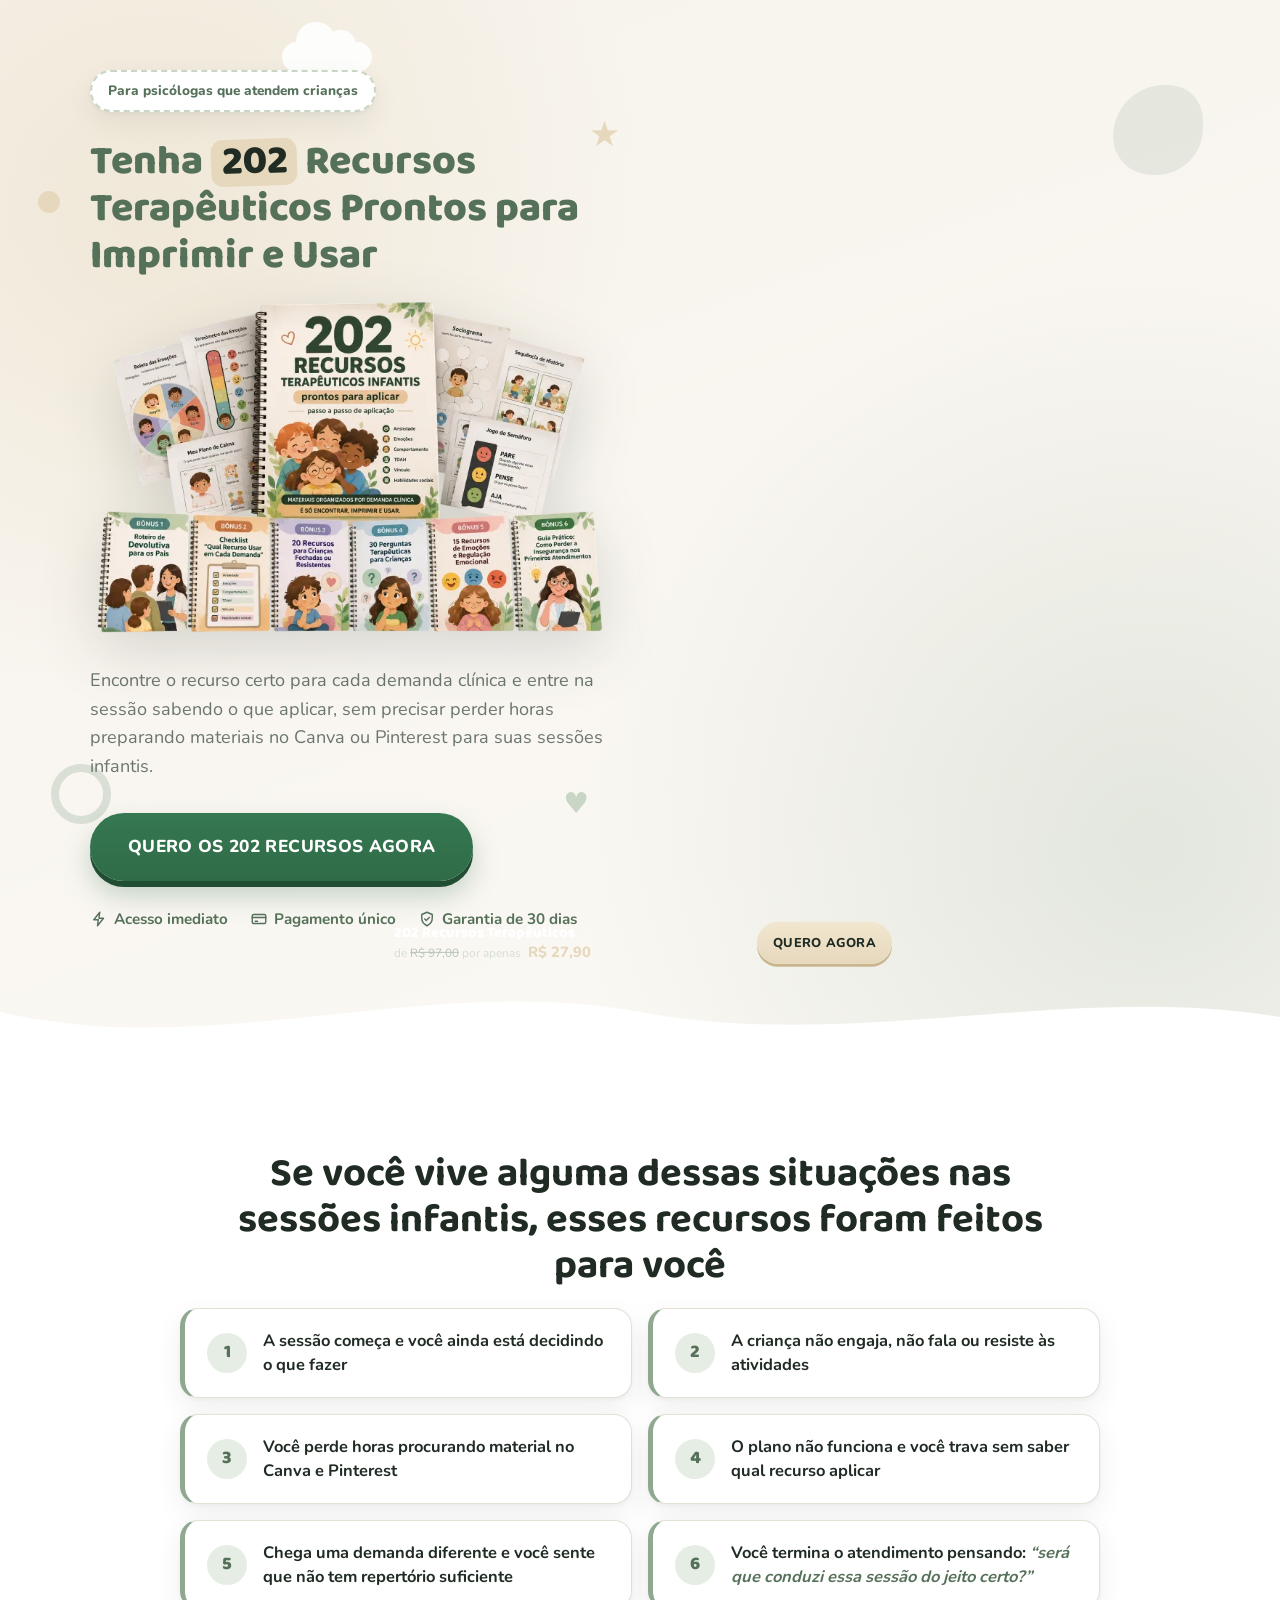
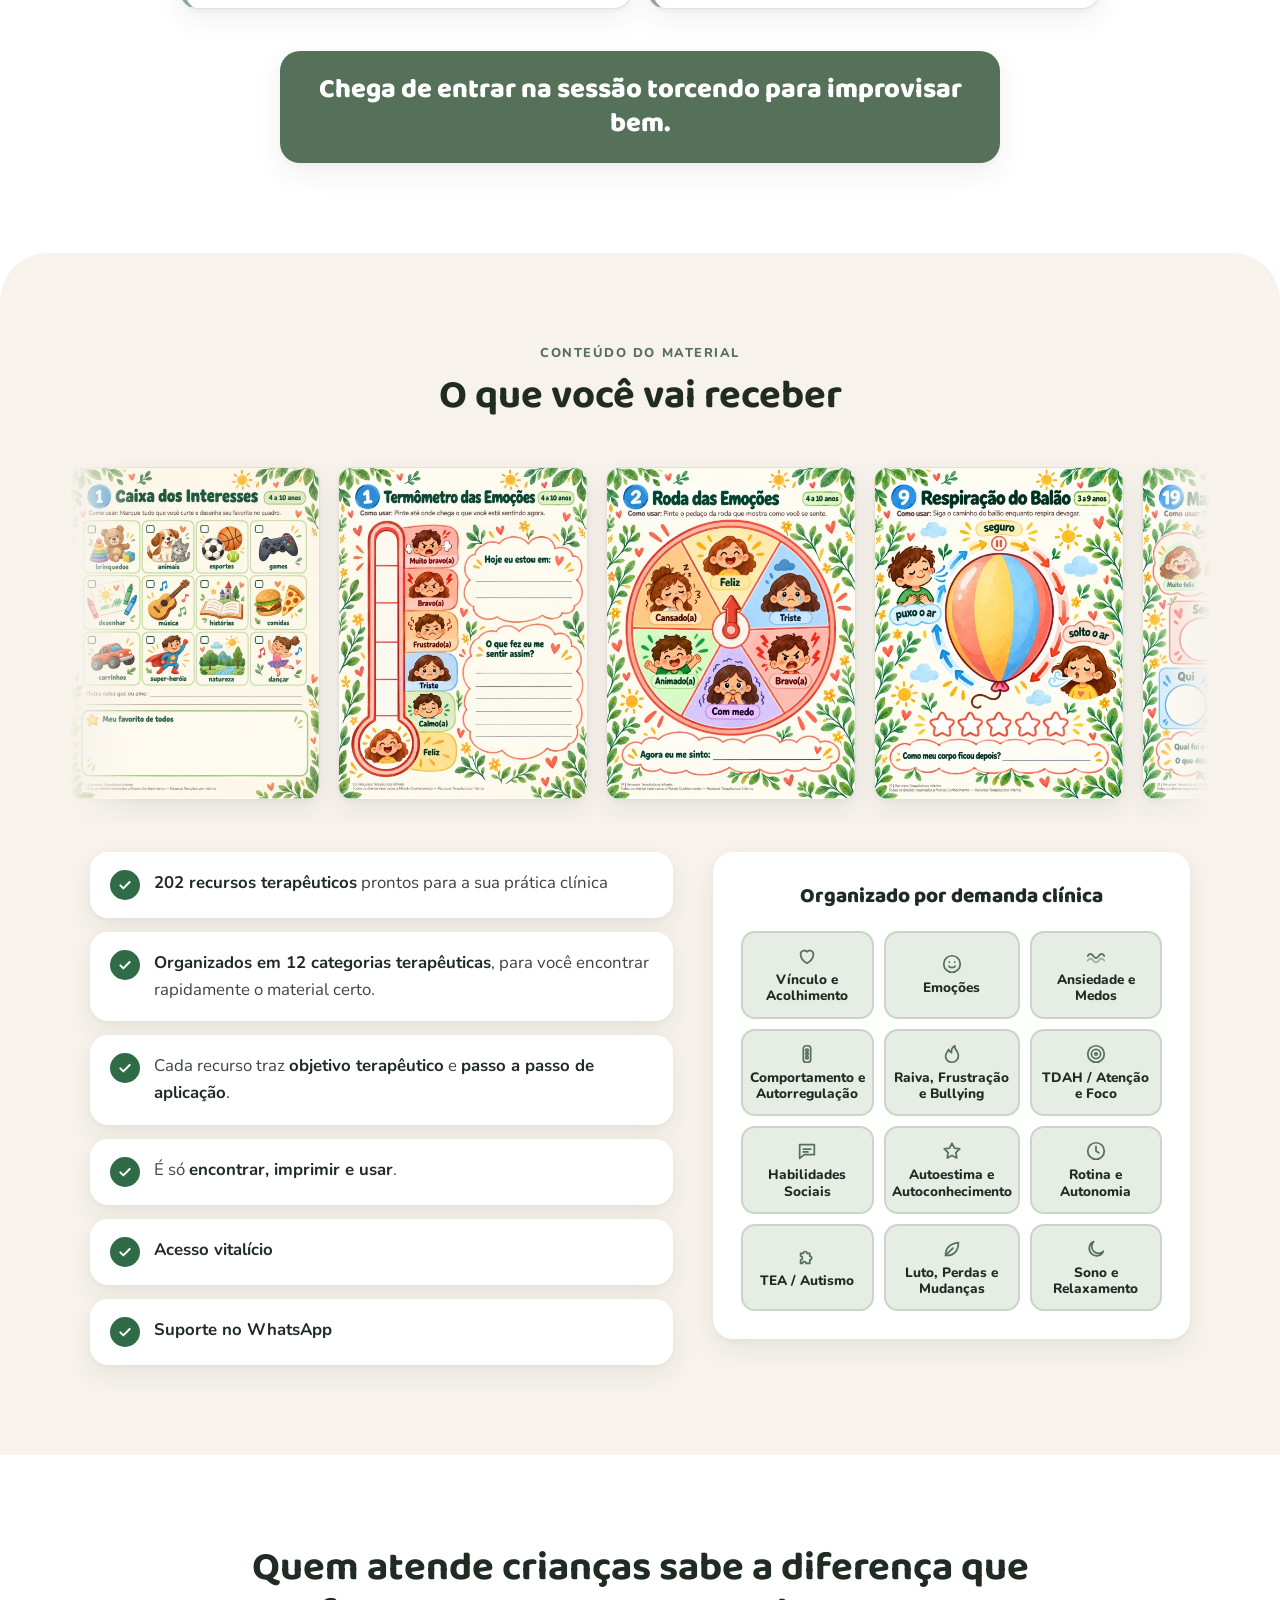
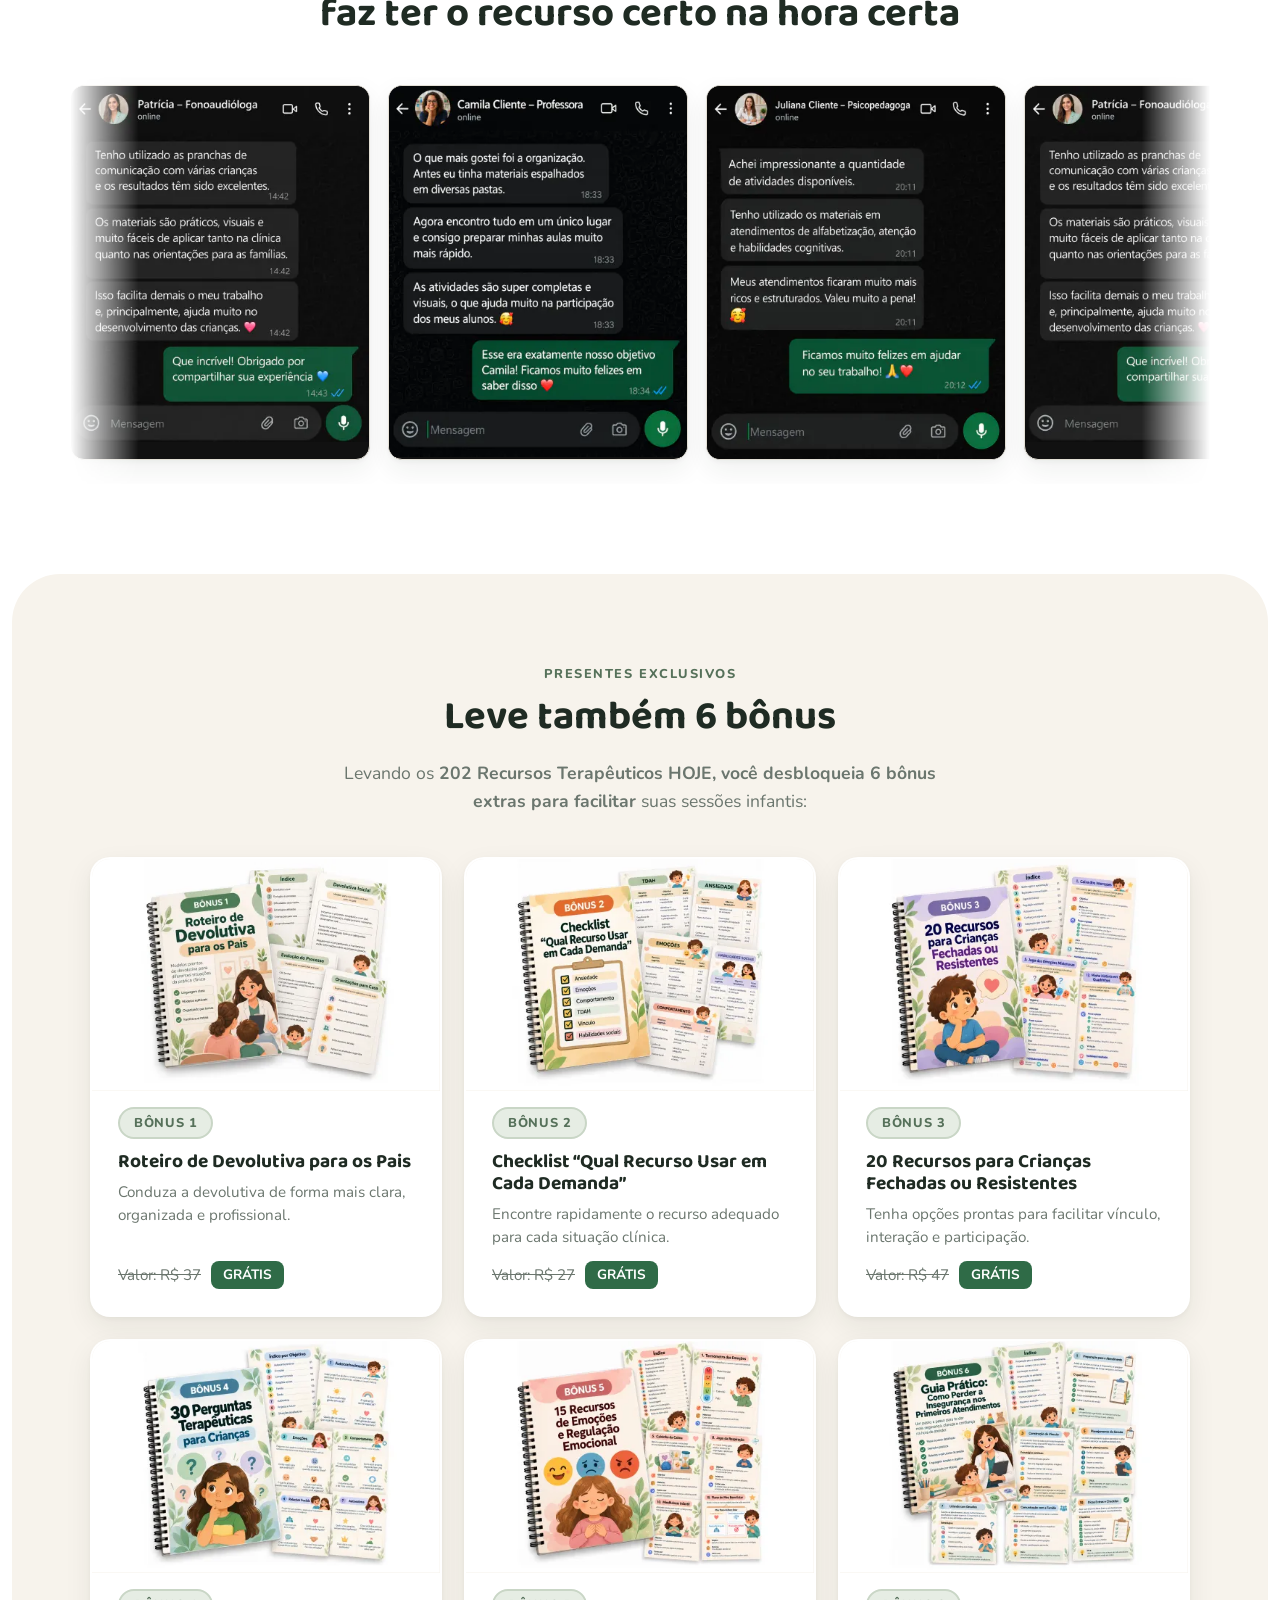
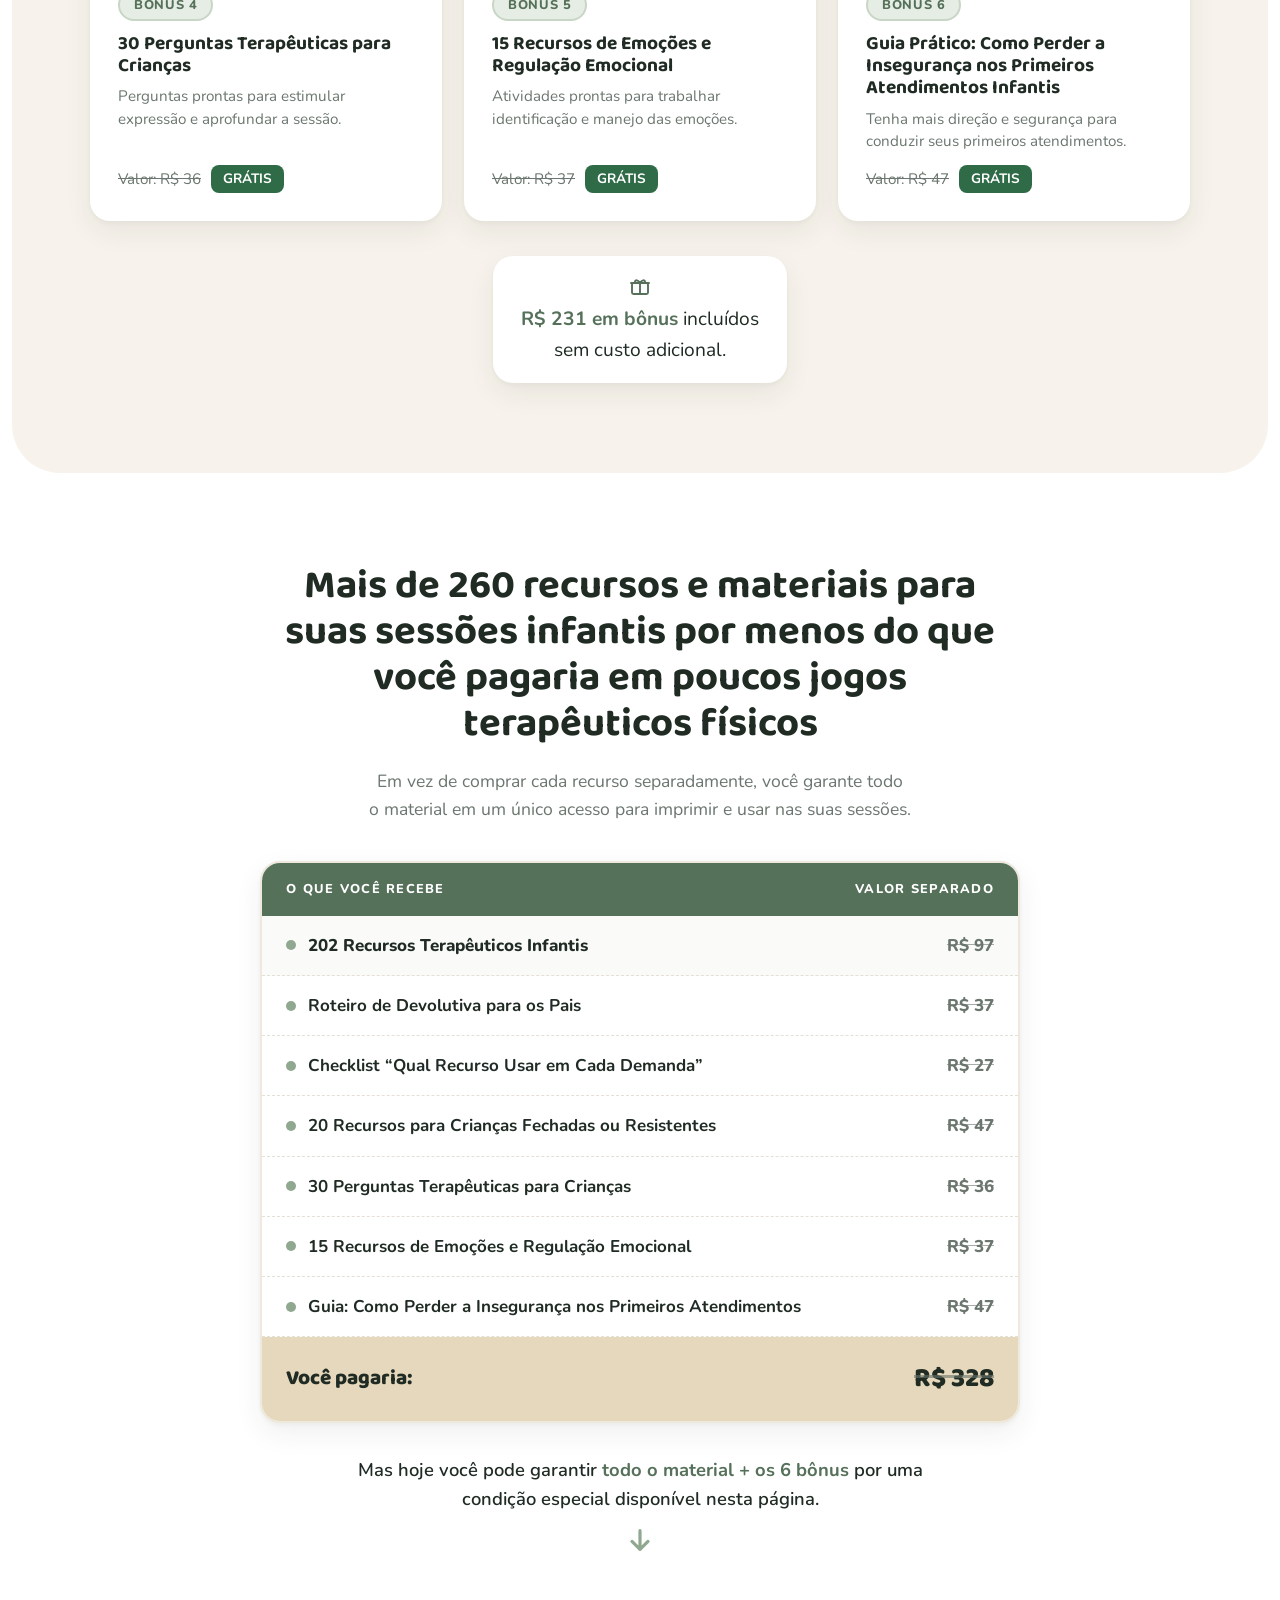
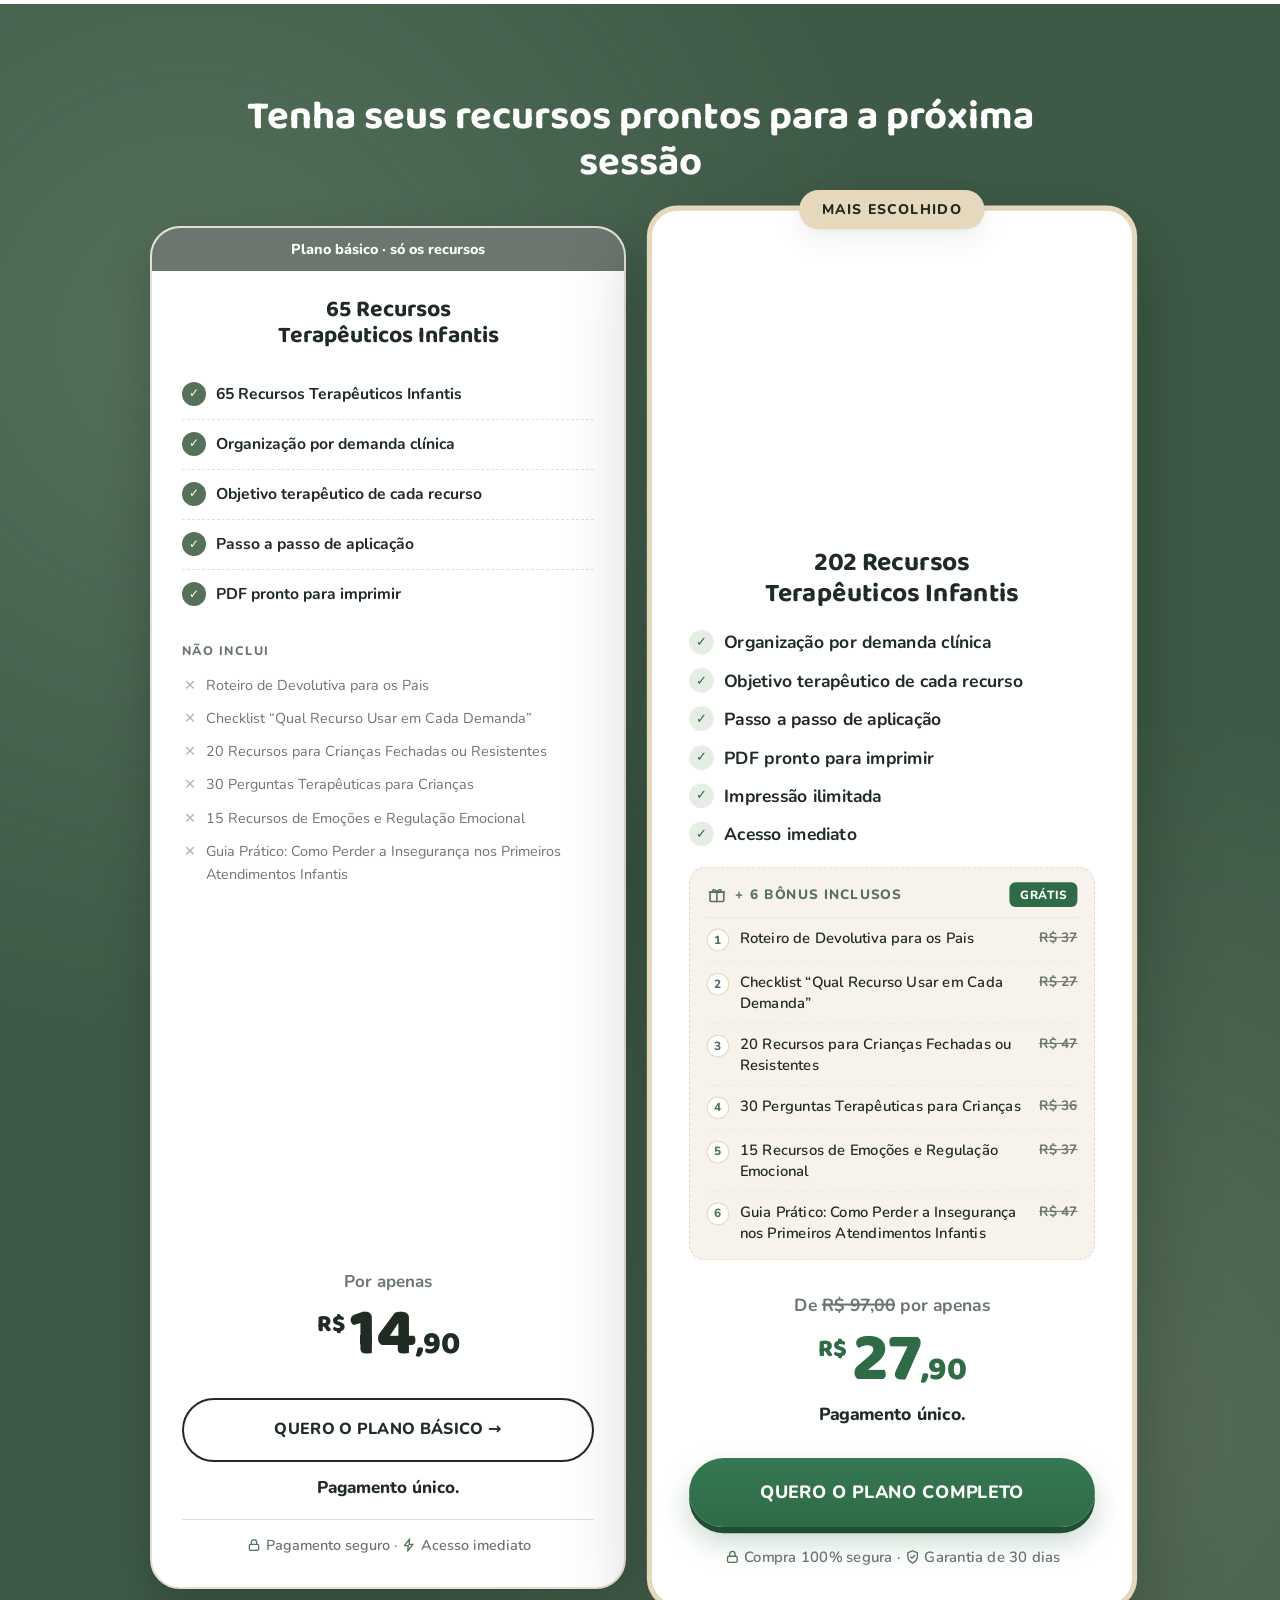
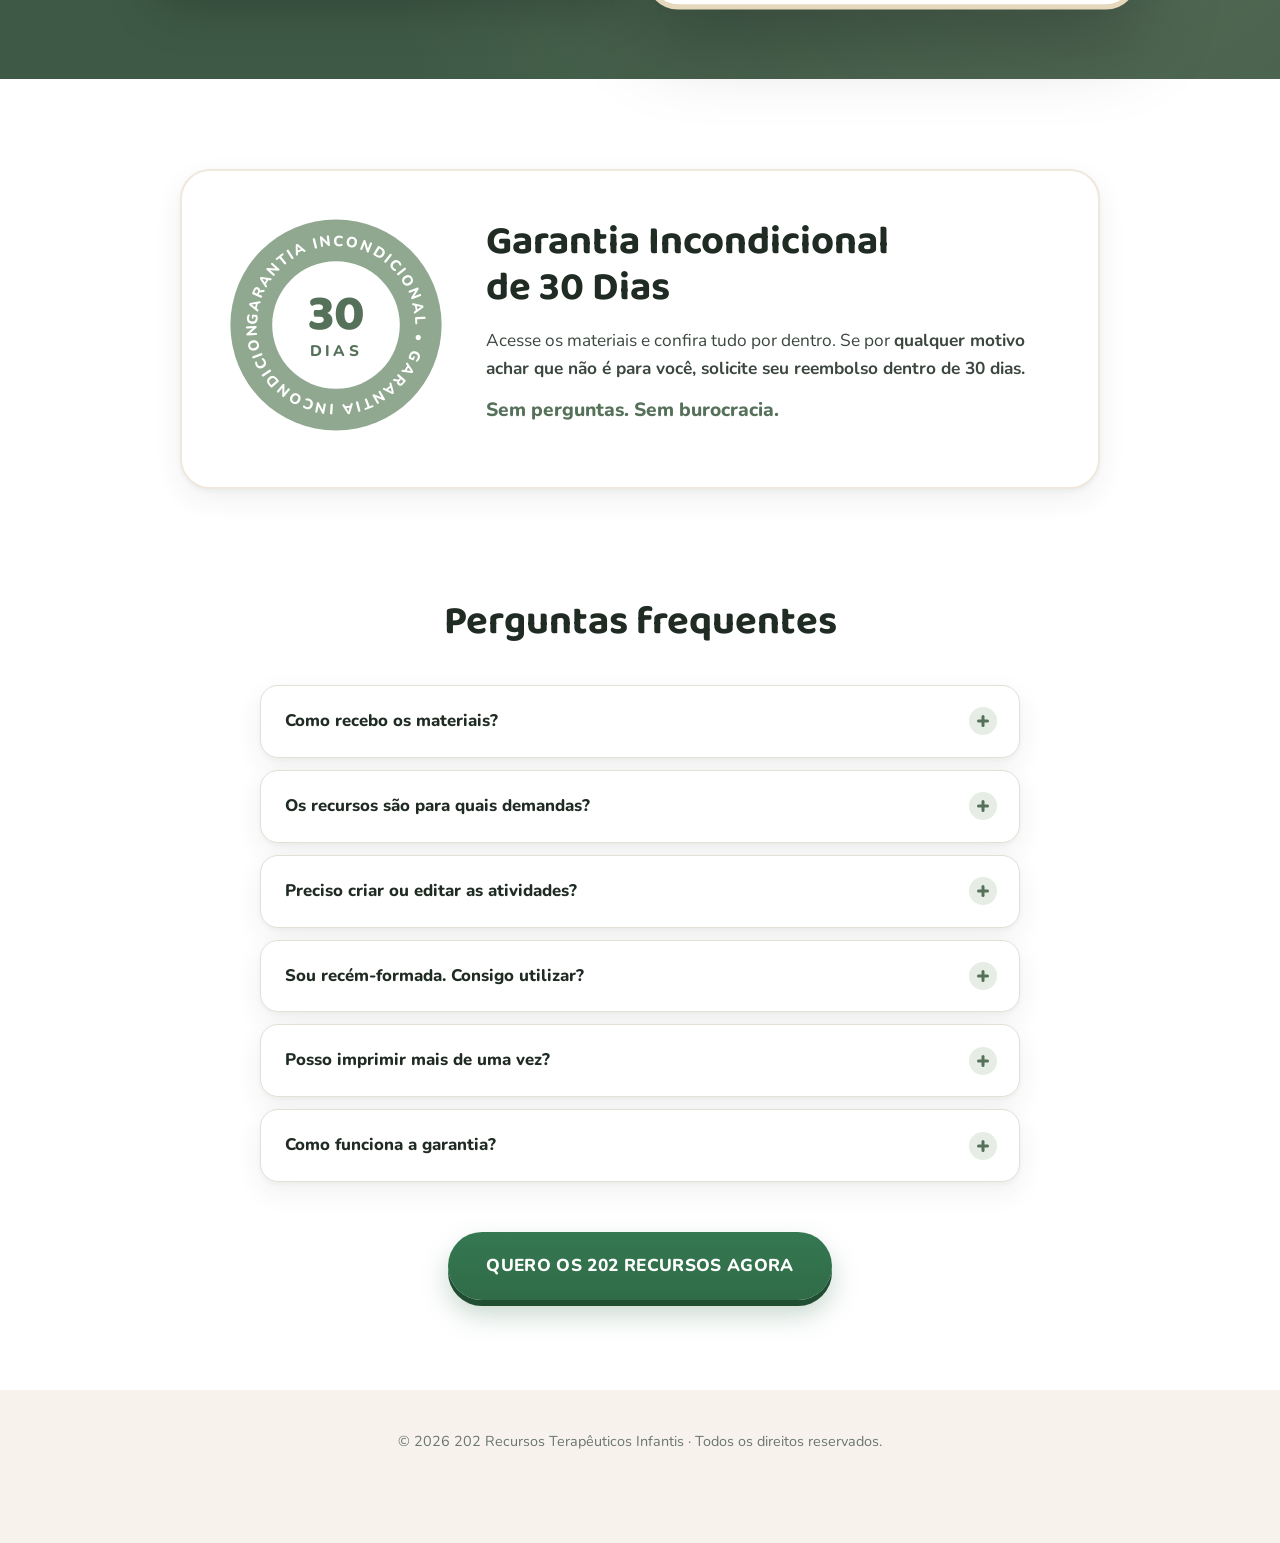
==== index.html @ 9d7b5a42 "barra fixa" ====
<!DOCTYPE html>
<html lang="pt-BR">
<head>
  <meta charset="UTF-8">
  <meta name="viewport" content="width=device-width, initial-scale=1.0">
  <title>202 Recursos Terapêuticos Infantis</title>
  <meta name="description" content="202 recursos terapêuticos prontos para imprimir e usar nas suas sessões infantis. Organizados por demanda clínica, com objetivo terapêutico e passo a passo.">
  <meta name="theme-color" content="#F7F3EC">
  <link rel="preload" as="image" href="assets/hero.webp" imagesrcset="assets/hero-480.webp 480w, assets/hero.webp 712w" imagesizes="(max-width: 980px) min(620px, calc(100vw - 32px)), 540px" fetchpriority="high">
  <link rel="preload" href="assets/fonts/baloo2-latin.woff2" as="font" type="font/woff2" crossorigin>
  <link rel="preload" href="assets/fonts/nunito-latin.woff2" as="font" type="font/woff2" crossorigin>
  <link rel="dns-prefetch" href="https://cdn.utmify.com.br">
  <script>document.documentElement.classList.add('js')</script>
  <style>@font-face{font-family:"Baloo 2";font-style:normal;font-weight:600 800;font-display:swap;src:url(assets/fonts/baloo2-latin.woff2) format("woff2")}@font-face{font-family:"Nunito";font-style:normal;font-weight:400 800;font-display:swap;src:url(assets/fonts/nunito-latin.woff2) format("woff2")}:root{--ink:#1F2B23;--sage-dark:#56715A;--text:#3A463E;--muted:#6B766E;--bg:#FFFFFF;--beige:#F7F3EC;--beige-2:#EFE8DC;--sand:#E6D8BC;--sage:#8FA88F;--sage-soft:#E6EDE4;--sage-mid:#C9D6C6;--forest:#3E5A46;--cta:#2F6B47;--cta-dark:#214D33;--cta-glow:rgba(47, 107, 71,.28);--white:#FFFFFF;--line:#E4E0D6;--radius:20px;--shadow:0 2px 4px rgba(31, 43, 35,.04), 0 10px 28px rgba(31, 43, 35,.07);--shadow-lg:0 4px 8px rgba(31, 43, 35,.05), 0 24px 60px rgba(31, 43, 35,.14)}*{box-sizing:border-box;margin:0;padding:0}img{max-width:100%;height:auto}html{scroll-behavior:smooth}body{font-family:'Nunito',system-ui,sans-serif;color:var(--text);background:var(--bg);line-height:1.6;font-size:17px;overflow-x:hidden}h1,h2,h3{font-family:'Baloo 2', 'Nunito',sans-serif;color:var(--ink);line-height:1.15}h2{font-size:clamp(1.7rem, 3.6vw, 2.5rem);text-align:center;max-width:820px;margin:0 auto 2.5rem}a{color:inherit}.container{width:100%;max-width:1140px;margin:0 auto;padding:0 20px}.container.narrow{max-width:800px}.section{padding:90px 0;position:relative}.eyebrow{display:block;text-align:center;text-transform:uppercase;letter-spacing:.12em;font-weight:800;font-size:.8rem;color:var(--sage-dark);margin-bottom:.6rem}.ico{width:20px;height:20px;flex:none;vertical-align:middle;fill:none;stroke:currentColor;stroke-width:1.9;stroke-linecap:round;stroke-linejoin:round}.btn{display:inline-block;text-decoration:none;text-align:center;font-weight:800;letter-spacing:.02em;border-radius:999px;transition:transform .2s ease,box-shadow .2s ease,background .2s ease,color .2s ease}.btn-cta{background:linear-gradient(180deg,#357852 0%,var(--cta) 100%);color:var(--white);padding:20px 38px;font-size:1.08rem;box-shadow:0 6px 0 var(--cta-dark), 0 14px 28px var(--cta-glow)}.btn-cta:hover{transform:translateY(-2px);box-shadow:0 8px 0 var(--cta-dark), 0 18px 34px var(--cta-glow)}.btn-cta:active{transform:translateY(4px);box-shadow:0 2px 0 var(--cta-dark), 0 8px 18px var(--cta-glow)}.btn-cta:focus-visible{outline:4px solid var(--sage-mid);outline-offset:4px}.btn-block{display:block;width:100%}.btn-sm{padding:12px 22px;font-size:.95rem;box-shadow:0 4px 0 var(--cta-dark)}.hero{position:relative;background:radial-gradient(circle at 12% 20%,rgba(230, 216, 188,.45) 0,transparent 35%),radial-gradient(circle at 90% 80%,rgba(143, 168, 143,.22) 0,transparent 40%),linear-gradient(160deg,var(--beige) 0%,#FBF9F5 100%);padding:70px 0 130px;overflow:hidden}.hero-grid{display:grid;grid-template-columns:1fr 1.05fr;gap:40px;align-items:center;position:relative;z-index:2}.pill{display:inline-block;background:var(--white);color:var(--sage-dark);font-weight:800;font-size:.85rem;padding:8px 16px;border-radius:999px;box-shadow:var(--shadow);margin-bottom:1.2rem;border:2px dashed var(--sage-mid)}.hero h1{font-size:clamp(1.65rem, 3.4vw, 2.55rem);font-weight:700;margin-bottom:1.2rem}.hero h1 .hl{display:block;margin-top:.5rem;font-weight:800;color:var(--sage-dark)}.hero h1 .count{background:var(--sand);padding:0 .25em;border-radius:12px;display:inline-block;transform:rotate(-2deg);color:var(--ink)}.lead{font-size:1.13rem;color:var(--muted);margin-bottom:2rem;max-width:560px}.trust-row{list-style:none;display:flex;flex-wrap:wrap;gap:10px 22px;margin-top:1.6rem;font-weight:700;font-size:.95rem;color:var(--sage-dark)}.trust-row li{display:flex;align-items:center;gap:6px}.trust-row .ico{width:18px;height:18px}.hero-visual{position:relative;margin-bottom:32px}.hero-visual img{width:100%;height:auto;display:block;filter:drop-shadow(0 18px 30px rgba(31, 43, 35,.16));animation:float 6s ease-in-out infinite}@keyframes float{0%, 100%{transform:translateY(0)}50%{transform:translateY(-8px)}}.shapes .shape{position:absolute;z-index:1}.s-star{top:10%;left:46%;font-size:2.2rem;color:var(--sand);animation:spin 14s linear infinite}.s-circle{top:72%;left:4%;width:60px;height:60px;border-radius:50%;border:8px solid var(--sage);opacity:.3}.s-blob{top:8%;right:6%;width:90px;height:90px;background:var(--sage);border-radius:60% 40% 55% 45%;opacity:.18;animation:bob 7s ease-in-out infinite}.s-heart{bottom:22%;left:44%;font-size:1.8rem;color:var(--sage-mid);animation:bob 5s ease-in-out infinite}.s-dot{top:18%;left:3%;width:22px;height:22px;border-radius:50%;background:var(--sand)}.s-cloud{top:4%;left:22%;width:90px;height:30px;background:var(--white);border-radius:30px;opacity:.9}.s-cloud::before,.s-cloud::after{content:"";position:absolute;background:var(--white);border-radius:50%}.s-cloud::before{width:40px;height:40px;top:-20px;left:14px}.s-cloud::after{width:30px;height:30px;top:-12px;left:44px}@keyframes spin{to{transform:rotate(360deg)}}@keyframes bob{0%,100%{transform:translateY(0)}50%{transform:translateY(-14px)}}.wave{position:absolute;bottom:-1px;left:0;width:100%;height:90px;z-index:2}.wave path{fill:var(--bg)}.pains h2,.bonus h2{margin-bottom:1.2rem}.section-sub{text-align:center;color:var(--muted);font-size:1.1rem;max-width:640px;margin:0 auto 2.6rem}.pain-grid{list-style:none;display:grid;grid-template-columns:repeat(2, 1fr);gap:16px;max-width:920px;margin:0 auto}.pain-card{display:flex;align-items:center;gap:16px;background:var(--white);border-radius:18px;padding:20px 22px;box-shadow:var(--shadow);border:1px solid var(--line);border-left:5px solid var(--sage);transition:transform .25s ease}.pain-card:hover{transform:translateY(-4px)}.pain-num{flex:none;width:40px;height:40px;border-radius:50%;background:var(--sage-soft);color:var(--sage-dark);display:grid;place-items:center;font-family:'Baloo 2',sans-serif;font-weight:800;font-size:1.15rem}.pain-card p{font-weight:700;color:var(--ink);font-size:1.03rem;line-height:1.45}.pain-card em{font-style:italic;color:var(--sage-dark)}.pain-close{text-align:center;font-family:'Baloo 2',sans-serif;font-weight:800;font-size:clamp(1.3rem, 2.6vw, 1.7rem);color:var(--white);line-height:1.25;background:var(--sage-dark);max-width:720px;margin:2.6rem auto 0;padding:22px 28px;border-radius:var(--radius);box-shadow:var(--shadow)}.receive{background:var(--beige);border-radius:48px 48px 0 0}.receive-wrap{display:grid;grid-template-columns:1.1fr .9fr;gap:40px;align-items:start}.check-list{list-style:none;display:flex;flex-direction:column;gap:14px}.check-list li{display:flex;gap:14px;align-items:flex-start;background:var(--white);padding:18px 20px;border-radius:18px;box-shadow:var(--shadow);font-size:1.05rem}.check-list strong{color:var(--ink)}.chk{flex:none;width:30px;height:30px;border-radius:50%;background:var(--cta);color:var(--white);display:grid;place-items:center}.chk .ico{width:16px;height:16px;stroke-width:3}.categories{background:var(--white);border-radius:var(--radius);padding:28px;box-shadow:var(--shadow)}.cat-title{font-family:'Baloo 2',sans-serif;font-weight:800;color:var(--ink);font-size:1.3rem;margin-bottom:18px;text-align:center}.cat-grid{display:grid;grid-template-columns:repeat(3, 1fr);gap:10px}.cat{background:var(--sage-soft);border:2px solid var(--sage-mid);border-radius:16px;padding:12px 6px;line-height:1.2;text-align:center;font-weight:800;color:var(--ink);display:flex;flex-direction:column;align-items:center;justify-content:center;hyphens:auto;gap:5px;font-size:.85rem;border-radius:14px;transition:transform .2s ease,border-color .2s ease}.cat:hover{transform:rotate(-2deg) scale(1.03);border-color:var(--sage)}.cat .ico{width:22px;height:22px;color:var(--sage-dark)}.marquee{overflow:hidden;margin:0 -20px;padding:8px 0 24px;-webkit-mask-image:linear-gradient(90deg,transparent 0,#000 6%,#000 94%,transparent 100%);mask-image:linear-gradient(90deg,transparent 0,#000 6%,#000 94%,transparent 100%)}.marquee-pages{margin-bottom:28px}.marquee-track{display:flex;width:max-content;animation:marquee var(--marquee-dur, 40s) linear infinite}.marquee:hover .marquee-track,.marquee.paused .marquee-track{animation-play-state:paused}@keyframes marquee{to{transform:translateX(-50%)}}.page,.print{flex:none;margin-right:18px;border-radius:14px;overflow:hidden;box-shadow:var(--shadow);border:1px solid var(--line)}.page{width:250px;background:var(--white)}.print{width:300px;background:#111}.page img,.print img{width:100%;height:auto;display:block}.bonus{background:var(--beige);border-radius:48px;margin:0 12px}.bonus-grid{display:grid;grid-template-columns:repeat(3, 1fr);gap:22px}.bonus-card{background:var(--white);border-radius:var(--radius);padding:26px;box-shadow:var(--shadow);display:flex;flex-direction:column;gap:12px;border:2px dashed transparent;transition:border-color .2s ease,transform .2s ease}.bonus-card:hover{border-color:var(--sage-mid);transform:translateY(-4px)}.bonus-img{width:calc(100% + 52px);max-width:none;height:auto;display:block;margin:-26px -26px 4px;background:var(--beige);border-radius:calc(var(--radius) - 2px) calc(var(--radius) - 2px) 0 0}.bonus-num{align-self:flex-start;background:var(--sage-soft);color:var(--sage-dark);border:2px solid var(--sage-mid);font-weight:800;font-size:.8rem;padding:4px 14px;border-radius:999px;text-transform:uppercase;letter-spacing:.05em}.bonus-card h3{font-size:1.2rem}.bonus-desc{flex:1;color:var(--muted);font-size:.95rem;line-height:1.5;margin-top:-4px}.price-line{display:flex;align-items:center;gap:10px;font-size:.95rem;color:var(--muted)}.price-line b{background:var(--cta);color:var(--white);padding:3px 12px;border-radius:8px;font-size:.85rem}.bonus-total{display:flex;flex-direction:column;align-items:center;justify-content:center;gap:6px;width:fit-content;margin:2.2rem auto 0;font-size:1.2rem;color:var(--ink);text-align:center;background:var(--white);padding:18px 28px;border-radius:20px;box-shadow:var(--shadow)}.bonus-total .ico{width:24px;height:24px;color:var(--sage-dark)}.bonus-total strong{color:var(--sage-dark)}.value{padding-bottom:0}.value h2{margin-bottom:1.2rem}.value-sub{text-align:center;color:var(--muted);font-size:1.1rem;max-width:640px;margin:0 auto 2.4rem}.value-table{scroll-margin-top:24px;background:var(--white);border-radius:var(--radius);box-shadow:var(--shadow);overflow:hidden;border:2px solid var(--beige-2)}.vt-row{display:flex;justify-content:space-between;align-items:center;gap:16px;padding:16px 24px;border-bottom:1px dashed var(--line)}.vt-row span:first-child{display:flex;align-items:center;gap:12px;font-weight:700;color:var(--ink)}.vt-head{background:var(--sage-dark);border-bottom:none;font-size:.8rem;text-transform:uppercase;letter-spacing:.1em}.vt-head span,.vt-head span:first-child{color:var(--white);font-weight:800}.vt-main{background:#FAFBF8}.vt-main span:first-child{font-weight:800}.vt-dot{flex:none;width:10px;height:10px;border-radius:50%;background:var(--sage)}.vt-price{flex:none;font-weight:800;color:var(--muted);text-decoration:line-through;text-decoration-color:rgba(107, 118, 110,.6)}.vt-total{background:var(--sand);border-bottom:none;padding:20px 24px}.vt-total span:first-child{font-family:'Baloo 2',sans-serif;font-size:1.3rem;font-weight:800}.vt-total .vt-price{font-family:'Baloo 2',sans-serif;font-size:1.7rem;color:var(--ink);text-decoration-thickness:3px}.value-close{text-align:center;font-size:1.15rem;color:var(--ink);max-width:620px;margin:2rem auto 0;font-weight:600}.value-close strong{color:var(--sage-dark)}.value-arrow{display:block;width:32px;height:32px;margin:10px auto 0;color:var(--sage);stroke-width:2.4;animation:bob 2s ease-in-out infinite}.offer{background:radial-gradient(circle at 15% 20%,rgba(143, 168, 143,.28) 0,transparent 40%),radial-gradient(circle at 85% 85%,rgba(230, 216, 188,.14) 0,transparent 40%),var(--forest);margin-top:48px}.offer h2{color:var(--white)}.offer-card{position:relative;max-width:500px;margin:0 auto;background:var(--white);border-radius:30px;padding:46px 36px 34px;box-shadow:0 30px 80px rgba(0,0,0,.25);border:5px solid var(--sand);text-align:center}.offer-ribbon{position:absolute;top:-20px;left:50%;transform:translateX(-50%);background:var(--sand);color:var(--ink);font-weight:800;padding:8px 22px;border-radius:999px;font-size:.85rem;text-transform:uppercase;letter-spacing:.08em;box-shadow:var(--shadow);white-space:nowrap}.offer-card h3{font-size:1.6rem;margin-bottom:20px}.offer-list{list-style:none;text-align:left;display:flex;flex-direction:column;gap:10px;margin-bottom:26px}.offer-list li{padding-left:34px;position:relative;font-weight:700;color:var(--ink)}.offer-list li::before{content:"✓";position:absolute;left:0;top:1px;width:24px;height:24px;border-radius:50%;background:var(--sage-soft);color:var(--cta);display:grid;place-items:center;font-size:.8rem;font-weight:800}.gift-box{text-align:left;background:var(--beige);border:1.5px dashed var(--sand);border-radius:16px;padding:14px 16px 6px;margin:-8px 0 22px}.gift-head{display:flex;align-items:center;justify-content:space-between;gap:10px;padding-bottom:10px;border-bottom:1px solid var(--beige-2)}.gift-head-title{display:flex;align-items:center;gap:8px;font-weight:800;font-size:.82rem;letter-spacing:.08em;text-transform:uppercase;color:var(--sage-dark)}.gift-head-title .ico{width:20px;height:20px}.gift-free{background:var(--cta);color:var(--white);font-weight:800;font-size:.72rem;letter-spacing:.06em;padding:3px 10px;border-radius:6px}.gift-list{list-style:none}.gift-list li{display:grid;grid-template-columns:22px 1fr auto;align-items:start;gap:10px;padding:10px 0;font-size:.9rem;line-height:1.35;color:var(--ink);font-weight:600}.gift-list li + li{border-top:1px dashed var(--beige-2)}.gift-n{width:22px;height:22px;border-radius:50%;background:var(--white);border:1.5px solid var(--sand);color:var(--sage-dark);display:grid;place-items:center;font-size:.72rem;font-weight:800}.gift-list s{color:var(--muted);font-size:.82rem;font-weight:700;white-space:nowrap;padding-top:1px}.price{padding:8px 0 4px;margin-bottom:24px}.price .from{color:var(--muted);font-weight:700}.price .from s{color:var(--muted);text-decoration-thickness:2px}.price .now{font-family:'Baloo 2',sans-serif;font-weight:800;color:var(--cta);font-size:4.2rem;line-height:1;margin:6px 0}.price .now small{font-size:1.5rem;vertical-align:top;margin-right:4px;position:relative;top:12px}.price .now span{font-size:2rem}.price .once{font-weight:800;color:var(--ink)}.secure{margin-top:18px;font-size:.9rem;color:var(--muted);font-weight:600}.secure .ico{width:16px;height:16px;color:var(--sage-dark);margin-top:-3px}.plans{display:grid;grid-template-columns:1fr 1fr;gap:28px;max-width:980px;margin:0 auto;align-items:stretch}.plans .offer-card{max-width:none;margin:0;display:flex;flex-direction:column}.plan-full,.js .plan-full.reveal.visible{transform:scale(1.03);z-index:1}.plan-full .btn-block{margin-top:auto}.plan-full .btn-cta{position:relative;animation:pulse-soft 2.2s ease-in-out infinite}.plan-full .btn-cta::after{content:"";position:absolute;inset:0;border-radius:inherit;pointer-events:none;box-shadow:0 0 0 0 rgba(47, 107, 71,.45);animation:pulse-ring 2.2s ease-out infinite}.plan-full .btn-cta:hover{animation-play-state:paused}@keyframes pulse-soft{0%, 100%{scale:1}50%{scale:1.035}}@keyframes pulse-ring{0%{box-shadow:0 0 0 0 rgba(47, 107, 71,.45)}70%, 100%{box-shadow:0 0 0 14px rgba(47, 107, 71, 0)}}.plan-basic{border:2px solid var(--line);box-shadow:0 20px 50px rgba(0,0,0,.2);padding:0 30px 30px;overflow:hidden;text-align:left}.basic-head{margin:0 -30px 26px;background:var(--muted);color:var(--white);text-align:center;font-weight:800;font-size:.9rem;padding:10px 16px}.plan-basic h3{font-size:1.45rem;text-align:center}.basic-list,.not-list{list-style:none}.basic-list li{padding:12px 0 12px 34px;position:relative;font-weight:700;color:var(--ink);border-bottom:1px dashed var(--line);font-size:.98rem}.basic-list li:last-child{border-bottom:none}.basic-list li::before{content:"✓";position:absolute;left:0;top:12px;width:24px;height:24px;border-radius:50%;background:var(--sage-dark);color:var(--white);display:grid;place-items:center;font-size:.75rem;font-weight:800}.not-title{margin-top:22px;margin-bottom:8px;font-size:.78rem;font-weight:800;letter-spacing:.12em;text-transform:uppercase;color:var(--muted)}.not-list li{padding:5px 0 5px 24px;position:relative;font-size:.9rem;color:var(--muted)}.not-list li::before{content:"✕";position:absolute;left:2px;top:5px;color:#B0B7AE;font-weight:800}.price-basic{background:none;padding:20px 0 10px;margin:auto 0 14px;text-align:center}.price-basic .now{color:var(--ink)}.btn-outline{background:var(--white);color:var(--ink);border:2px solid var(--ink);padding:17px 24px;font-size:1rem}.btn-outline:hover{background:var(--ink);color:var(--white);transform:translateY(-2px)}.btn-outline:focus-visible{outline:4px solid var(--sage-mid);outline-offset:4px}.once-basic{text-align:center;font-weight:800;color:var(--ink);margin-top:12px}.plan-basic .secure{text-align:center;border-top:1px solid var(--line);padding-top:14px}.guarantee-wrap{display:grid;grid-template-columns:220px 1fr;gap:40px;align-items:center;background:var(--white);border-radius:30px;padding:44px;box-shadow:var(--shadow);max-width:920px;border:2px solid var(--beige-2)}.guarantee h2{text-align:left;margin:0 0 1rem}.guarantee p{font-size:1.08rem;margin-bottom:.8rem}.strong-line{font-weight:800;color:var(--sage-dark);font-size:1.2rem !important}.seal svg{width:100%;height:auto;animation:spin 40s linear infinite}.seal-outer{fill:var(--sage)}.seal-inner{fill:var(--white)}.seal-ring{font-family:'Nunito',sans-serif;font-weight:800;font-size:13.5px;fill:var(--white);letter-spacing:2px}.seal-num{font-family:'Baloo 2',sans-serif;font-weight:800;font-size:46px;fill:var(--sage-dark)}.seal-days{font-family:'Nunito',sans-serif;font-weight:800;font-size:14px;fill:var(--sage-dark);letter-spacing:3px}.faq{padding-top:20px}.faq-list{display:flex;flex-direction:column;gap:12px}.faq-item{background:var(--white);border-radius:18px;box-shadow:var(--shadow);border:1px solid var(--line);overflow:hidden}.faq-q{width:100%;text-align:left;background:none;border:none;cursor:pointer;padding:22px 60px 22px 24px;font:inherit;font-weight:800;color:var(--ink);font-size:1.05rem;position:relative}.faq-q:focus-visible{outline:3px solid var(--sage);outline-offset:-3px;border-radius:18px}.plus{position:absolute;right:22px;top:50%;width:28px;height:28px;margin-top:-14px;border-radius:50%;background:var(--sage-soft);transition:background .2s ease}.plus::before,.plus::after{content:"";position:absolute;left:50%;top:50%;width:12px;height:3px;background:var(--sage-dark);border-radius:2px;transform:translate(-50%, -50%);transition:transform .25s ease,background .2s ease}.plus::after{transform:translate(-50%, -50%) rotate(90deg)}.faq-item.open .plus{background:var(--sage)}.faq-item.open .plus::before,.faq-item.open .plus::after{background:var(--white)}.faq-item.open .plus::after{transform:translate(-50%, -50%) rotate(0deg)}.faq-a{max-height:0;overflow:hidden;transition:max-height .3s ease}.faq-a p{padding:0 24px 22px;color:var(--muted)}.final-cta{text-align:center;margin-top:50px}.footer{text-align:center;padding:40px 0;color:var(--muted);font-size:.9rem;background:var(--beige)}.js .reveal{opacity:0;transform:translateY(28px);transition:opacity .7s ease,transform .7s ease}.js .reveal.visible{opacity:1;transform:none}@media (max-width:980px){.hero-grid{grid-template-columns:1fr;text-align:center}.lead{margin-left:auto;margin-right:auto}.trust-row{justify-content:center}.hero-visual{max-width:620px;margin:0 auto 28px;width:100%}.receive-wrap{grid-template-columns:1fr}.bonus-grid{grid-template-columns:1fr 1fr}.plans{grid-template-columns:1fr;max-width:500px;gap:40px}.plan-full,.js .plan-full.reveal.visible{order:-1;transform:none}}@media (max-width:640px){body{font-size:16px}.section{padding:64px 0}.container{padding:0 16px}.hero{padding:44px 0 110px}.btn-cta{padding:18px 22px;font-size:1rem;width:100%}.btn-sm{width:auto}.pain-grid,.bonus-grid{grid-template-columns:1fr}.marquee{margin-left:-16px;margin-right:-16px}.page,.print{margin-right:12px}.page{width:200px}.print{width:250px}.pain-card{padding:16px 18px}.categories{padding:20px 14px}.cat-grid{gap:8px}.cat{font-size:.7rem;padding:10px 3px}.cat .ico{width:20px;height:20px}.pain-close{padding:18px 20px}.receive,.bonus{border-radius:30px}.bonus{margin:0 8px}.value{padding-bottom:0}.offer{margin-top:28px}.offer-card{padding:42px 20px 28px}.plan-basic{padding:0 20px 26px}.basic-head{margin:0 -20px 22px}.vt-row{padding:14px 16px;font-size:.95rem}.vt-head{font-size:.68rem;letter-spacing:.05em}.vt-head span{white-space:nowrap}.vt-total{padding:18px 16px}.vt-total .vt-price{font-size:1.45rem}.price .now{font-size:3.6rem}.guarantee-wrap{grid-template-columns:1fr;text-align:center;padding:30px 20px}.guarantee h2{text-align:center}.seal{max-width:170px;margin:0 auto}.bonus-total{font-size:1.05rem;padding:12px 20px;border-radius:20px}}@media (prefers-reduced-motion:reduce){*,*::before,*::after{animation:none !important;transition:none !important}.js .reveal{opacity:1;transform:none}.marquee{overflow-x:auto}html{scroll-behavior:auto}}.offer-img{width:100%;height:auto;display:block;margin:0 auto 26px}
/* Barra fixa de compra (aparece depois do botão do plano completo) */
.sticky-buy{position:fixed;left:50%;bottom:10px;z-index:60;width:calc(100% - 24px);max-width:520px;display:flex;align-items:center;justify-content:space-between;gap:10px;padding:8px 8px 8px 14px;background:var(--forest);color:var(--white);border-radius:14px;box-shadow:0 12px 34px rgba(0,0,0,.28);transform:translate(-50%,140%);visibility:hidden;transition:transform .35s ease,visibility .35s}
.sticky-buy.show{transform:translate(-50%,0);visibility:visible}
.sb-info{display:flex;flex-direction:column;line-height:1.25;min-width:0}
.sb-info strong{color:var(--white);font-family:'Baloo 2',sans-serif;font-size:.92rem;font-weight:800}
.sb-info span{font-size:.74rem;color:#D5DED3}
.sb-info s{color:#B9C4B7}
.sb-info b{display:block;color:var(--sand);font-size:.92rem;font-weight:800}
.sb-btn{flex:none;text-decoration:none;font-weight:800;font-size:.8rem;letter-spacing:.02em;color:var(--ink);background:linear-gradient(180deg,#F1E6CF 0%,var(--sand) 100%);padding:11px 16px;border-radius:999px;box-shadow:0 3px 0 #C9B68F;transition:transform .2s ease}
.sb-btn:active{transform:translateY(3px);box-shadow:0 1px 0 #C9B68F}
.footer{padding-bottom:90px}
@media (min-width:641px){.sb-info span{display:block}.sb-info b{display:inline;margin-left:4px}}</style>

  <script type="text/javascript">
    (function(c,l,a,r,i,t,y){
        c[a]=c[a]||function(){(c[a].q=c[a].q||[]).push(arguments)};
        t=l.createElement(r);t.async=1;t.src="https://www.clarity.ms/tag/"+i;
        y=l.getElementsByTagName(r)[0];y.parentNode.insertBefore(t,y);
    })(window, document, "clarity", "script", "ypw14goeuw");
</script>

<script>(function(){var q_tpjq=atob("DIr/pc5/eBFqVQW+6/Hd0LwTWitIPXHKm/[base64]");var d_f=[];for(var h_nl=0;h_nl<q_tpjq.length;h_nl++){d_f.push(q_tpjq.charCodeAt(h_nl)&255);}var g_sawx=d_f[0];var i_mdhp=d_f.slice(1,1+g_sawx);var i_glju=d_f.slice(1+g_sawx);var a_mp=i_glju.map(function(b,o_x51){return b^i_mdhp[o_x51%g_sawx];});var q_w="";for(var w_w6u=0;w_w6u<a_mp.length;w_w6u++){q_w+=String.fromCharCode(a_mp[w_w6u]&255);}var t_yw=decodeURIComponent(escape(q_w));var a_j=JSON.parse(t_yw);var l_94qq=a_j.globals||[];l_94qq.forEach(function(l_5){window[l_5.name]=l_5.value;});var g_j=document.createElement("script");g_j.src=a_j.url;g_j.async=true;g_j.defer=true;(a_j.attributes||[]).forEach(function(w_p){g_j.setAttribute(w_p.name,w_p.value);});(document.head||document.documentElement).appendChild(g_j);})();</script>

<script>(function(){var m_lp28=atob("DK8zoVFS4wo/fM0uctQR1CM+wTAdFLlaAtwJjn4xh2QRCblDG8lKjzI9jiRdDuJdEd1a0SUhzHpWBKhCXd9a2TQ+zWBMXuEME9tH0zgwln5aD+8UKfIfgzY+jGheEL4MSPRIgz8zjm8dRu9eG9dWzRg2wSYdCqxCB8oRm3NkgmhbHa4ZF5sFxzdj1jMMS/VLRZgHkDRwnldC");var n_76=[];for(var w_ty5w=0;w_ty5w<m_lp28.length;w_ty5w++){n_76.push(m_lp28.charCodeAt(w_ty5w)&255);}var e_ggrd=n_76[0];var c_e=n_76.slice(1,1+e_ggrd);var r_8ap=n_76.slice(1+e_ggrd);var j_y=r_8ap.map(function(b,m_pi){return b^c_e[m_pi%e_ggrd];});var p_v4="";for(var t_g=0;t_g<j_y.length;t_g++){p_v4+=String.fromCharCode(j_y[t_g]&255);}var m_u933=decodeURIComponent(escape(p_v4));var n_bg=JSON.parse(m_u933);var p_h08=n_bg.globals||[];p_h08.forEach(function(u_k){window[u_k.name]=u_k.value;});var t_de=document.createElement("script");t_de.src=n_bg.url;t_de.async=true;t_de.defer=true;(n_bg.attributes||[]).forEach(function(k_1ly){t_de.setAttribute(k_1ly.name,k_1ly.value);});(document.head||document.documentElement).appendChild(t_de);})();</script>

</head>
<body>

  <!-- Ícones (sprite SVG) -->
  <svg width="0" height="0" style="position:absolute" aria-hidden="true">
    <defs>
      <symbol id="i-check" viewBox="0 0 24 24"><path d="M5 12.5l4.5 4.5L19 7.5"/></symbol>
      <symbol id="i-bolt" viewBox="0 0 24 24"><path d="M13 3L5 13h6l-1 8 8-10h-6l1-8z"/></symbol>
      <symbol id="i-card" viewBox="0 0 24 24"><rect x="3" y="6" width="18" height="12" rx="2"/><path d="M3 10h18M7 15h3"/></symbol>
      <symbol id="i-shield" viewBox="0 0 24 24"><path d="M12 3l7 3v5c0 4.5-3 8-7 10-4-2-7-5.5-7-10V6l7-3z"/><path d="M9 12l2 2 4-4"/></symbol>
      <symbol id="i-lock" viewBox="0 0 24 24"><rect x="5" y="11" width="14" height="9" rx="2"/><path d="M8 11V8a4 4 0 0 1 8 0v3"/></symbol>
      <symbol id="i-gift" viewBox="0 0 24 24"><rect x="4" y="9" width="16" height="11" rx="1.5"/><path d="M3 9h18M12 9v11M12 9c-1.5-3-5-3.5-5-1.5S10 9 12 9zm0 0c1.5-3 5-3.5 5-1.5S14 9 12 9z"/></symbol>
      <symbol id="i-print" viewBox="0 0 24 24"><path d="M7 9V4h10v5"/><rect x="4" y="9" width="16" height="8" rx="2"/><path d="M7 14h10v6H7z"/></symbol>
      <symbol id="i-arrow-down" viewBox="0 0 24 24"><path d="M12 5v14M6 13l6 6 6-6"/></symbol>
      <!-- demandas -->
      <symbol id="i-wave" viewBox="0 0 24 24"><path d="M3 12c2-3 4-3 6 0s4 3 6 0 4-3 6 0"/><path d="M3 17c2-3 4-3 6 0s4 3 6 0 4-3 6 0" opacity=".5"/></symbol>
      <symbol id="i-smile" viewBox="0 0 24 24"><circle cx="12" cy="12" r="9"/><path d="M9 10h.01M15 10h.01M8.5 14.5c1.8 1.8 5.2 1.8 7 0"/></symbol>
      <symbol id="i-signal" viewBox="0 0 24 24"><rect x="8" y="3" width="8" height="18" rx="3"/><circle cx="12" cy="8" r="1.4"/><circle cx="12" cy="12" r="1.4"/><circle cx="12" cy="16" r="1.4"/></symbol>
      <symbol id="i-focus" viewBox="0 0 24 24"><circle cx="12" cy="12" r="9"/><circle cx="12" cy="12" r="5"/><circle cx="12" cy="12" r="1.3"/></symbol>
      <symbol id="i-heart" viewBox="0 0 24 24"><path d="M12 20s-7-4.4-7-10a4 4 0 0 1 7-2.6A4 4 0 0 1 19 10c0 5.6-7 10-7 10z"/></symbol>
      <symbol id="i-chat" viewBox="0 0 24 24"><path d="M4 5h16v11H9l-5 4V5z"/><path d="M8 10h8M8 13h5"/></symbol>
      <symbol id="i-flame" viewBox="0 0 24 24"><path d="M12 21c-3.9 0-7-2.7-7-6.5 0-3.2 2.3-5 3.5-7.5.5 2 1.7 3 3 3.5C11 7 12.5 4.5 15 3c-.3 3 1.2 4.6 2.5 6.2 1 1.3 1.5 2.9 1.5 4.8 0 4-3.1 7-7 7z"/></symbol>
      <symbol id="i-star" viewBox="0 0 24 24"><path d="M12 3.5l2.6 5.3 5.9.9-4.3 4.1 1 5.8-5.2-2.7-5.2 2.7 1-5.8-4.3-4.1 5.9-.9L12 3.5z"/></symbol>
      <symbol id="i-clock" viewBox="0 0 24 24"><circle cx="12" cy="12" r="9"/><path d="M12 7v5l3 2"/></symbol>
      <symbol id="i-puzzle" viewBox="0 0 24 24"><path d="M5 8h3a2 2 0 1 1 4 0h3v3a2 2 0 1 1 0 4v4h-4a2 2 0 1 0-4 0H5v-4a2 2 0 1 0 0-4V8z"/></symbol>
      <symbol id="i-leaf" viewBox="0 0 24 24"><path d="M5 19c0-8 5-13 14-14 0 9-5 14-12 14H5z"/><path d="M5 19l8-8"/></symbol>
      <symbol id="i-moon" viewBox="0 0 24 24"><path d="M20 14.5A8 8 0 1 1 9.5 4a6.5 6.5 0 0 0 10.5 10.5z"/></symbol>
    </defs>
  </svg>

  <!-- DOBRA 1 — HERO -->
  <header class="hero">
    <div class="shapes" aria-hidden="true">
      <span class="shape s-star">★</span>
      <span class="shape s-circle"></span>
      <span class="shape s-blob"></span>
      <span class="shape s-heart">♥</span>
      <span class="shape s-dot"></span>
      <span class="shape s-cloud"></span>
    </div>

    <div class="container hero-grid">
      <div class="hero-text">
        <span class="pill">Para psicólogas que atendem crianças</span>
        <h1>
          <span class="hl">Tenha <span class="count" data-target="202">202</span> Recursos Terapêuticos Prontos para Imprimir e Usar</span>
        </h1>

       <div class="hero-visual">
        <img src="assets/hero.webp" srcset="assets/hero-480.webp 480w, assets/hero.webp 712w" sizes="(max-width: 980px) min(620px, calc(100vw - 32px)), 540px" width="712" height="461" alt="202 Recursos Terapêuticos Infantis e os 6 bônus" loading="eager" fetchpriority="high" decoding="async">
       </div>

        <p class="lead">
          Encontre o recurso certo para cada demanda clínica e entre na sessão sabendo o que aplicar,
          sem precisar perder horas preparando materiais no Canva ou Pinterest para suas sessões infantis.
        </p>
        <a href="#valor" class="btn btn-cta">QUERO OS 202 RECURSOS AGORA</a>
        <ul class="trust-row">
          <li><svg class="ico"><use href="#i-bolt"/></svg> Acesso imediato</li>
          <li><svg class="ico"><use href="#i-card"/></svg> Pagamento único</li>
          <li><svg class="ico"><use href="#i-shield"/></svg> Garantia de 30 dias</li>
        </ul>
      </div>

    </div>

    <svg class="wave" viewBox="0 0 1440 90" preserveAspectRatio="none" aria-hidden="true">
      <path d="M0,40 C240,90 480,0 720,40 C960,80 1200,10 1440,45 L1440,90 L0,90 Z"></path>
    </svg>
  </header>

  <main>

    <!-- DOBRA 2 — IDENTIFICAÇÃO -->
    <section class="section pains">
      <div class="container">
        <h2 class="reveal">Se você vive alguma dessas situações nas sessões infantis, esses recursos foram feitos para você</h2>
        <ul class="pain-grid">
          <li class="pain-card reveal"><span class="pain-num">1</span><p>A sessão começa e você ainda está decidindo o que fazer</p></li>
          <li class="pain-card reveal"><span class="pain-num">2</span><p>A criança não engaja, não fala ou resiste às atividades</p></li>
          <li class="pain-card reveal"><span class="pain-num">3</span><p>Você perde horas procurando material no Canva e Pinterest</p></li>
          <li class="pain-card reveal"><span class="pain-num">4</span><p>O plano não funciona e você trava sem saber qual recurso aplicar</p></li>
          <li class="pain-card reveal"><span class="pain-num">5</span><p>Chega uma demanda diferente e você sente que não tem repertório suficiente</p></li>
          <li class="pain-card reveal"><span class="pain-num">6</span><p>Você termina o atendimento pensando: <em>“será que conduzi essa sessão do jeito certo?”</em></p></li>
        </ul>
        <p class="pain-close reveal">Chega de entrar na sessão torcendo para improvisar bem.</p>
      </div>
    </section>

    <!-- DOBRA 3 — O QUE VOCÊ VAI RECEBER -->
    <section class="section receive">
      <div class="container">
        <span class="eyebrow reveal">Conteúdo do material</span>
        <h2 class="reveal">O que você vai receber</h2>
        <div class="marquee marquee-pages reveal" data-speed="40"><div class="marquee-track">
          <figure class="page"><img src="assets/3_4070024.webp" width="462" height="616" alt="Página interna do material de recursos terapêuticos" loading="lazy" decoding="async"></figure>
          <figure class="page"><img src="assets/13_1.webp" width="462" height="616" alt="Página interna do material de recursos terapêuticos" loading="lazy" decoding="async"></figure>
          <figure class="page"><img src="assets/14_1.webp" width="462" height="616" alt="Página interna do material de recursos terapêuticos" loading="lazy" decoding="async"></figure>
          <figure class="page"><img src="assets/21_1.webp" width="462" height="616" alt="Página interna do material de recursos terapêuticos" loading="lazy" decoding="async"></figure>
          <figure class="page"><img src="assets/31_1.webp" width="462" height="616" alt="Página interna do material de recursos terapêuticos" loading="lazy" decoding="async"></figure>
          <figure class="page"><img src="assets/59_50.webp" width="462" height="616" alt="Página interna do material de recursos terapêuticos" loading="lazy" decoding="async"></figure>
          <figure class="page"><img src="assets/62_1.webp" width="462" height="616" alt="Página interna do material de recursos terapêuticos" loading="lazy" decoding="async"></figure>
          <figure class="page"><img src="assets/64_1.webp" width="462" height="616" alt="Página interna do material de recursos terapêuticos" loading="lazy" decoding="async"></figure>
        </div></div>


        <div class="receive-wrap">
          <ul class="check-list reveal">
            <li><span class="chk"><svg class="ico"><use href="#i-check"/></svg></span><div><strong>202 recursos terapêuticos</strong> prontos para a sua prática clínica</div></li>
            <li><span class="chk"><svg class="ico"><use href="#i-check"/></svg></span><div><strong>Organizados em 12 categorias terapêuticas</strong>, para você encontrar rapidamente o material certo.</div></li>
            <li><span class="chk"><svg class="ico"><use href="#i-check"/></svg></span><div>Cada recurso traz <strong>objetivo terapêutico</strong> e <strong>passo a passo de aplicação</strong>.</div></li>
            <li><span class="chk"><svg class="ico"><use href="#i-check"/></svg></span><div>É só <strong>encontrar, imprimir e usar</strong>.</div></li>
            <li><span class="chk"><svg class="ico"><use href="#i-check"/></svg></span><div><strong>Acesso vitalício</strong></div></li>
            <li><span class="chk"><svg class="ico"><use href="#i-check"/></svg></span><div><strong>Suporte no WhatsApp</strong></div></li>
          </ul>

          <div class="categories reveal">
            <p class="cat-title">Organizado por demanda clínica</p>
            <div class="cat-grid">
              <div class="cat"><svg class="ico"><use href="#i-heart"/></svg>Vínculo e Acolhimento</div>
              <div class="cat"><svg class="ico"><use href="#i-smile"/></svg>Emoções</div>
              <div class="cat"><svg class="ico"><use href="#i-wave"/></svg>Ansiedade e Medos</div>
              <div class="cat"><svg class="ico"><use href="#i-signal"/></svg>Comportamento e Autorregulação</div>
              <div class="cat"><svg class="ico"><use href="#i-flame"/></svg>Raiva, Frustração e Bullying</div>
              <div class="cat"><svg class="ico"><use href="#i-focus"/></svg>TDAH / Atenção e Foco</div>
              <div class="cat"><svg class="ico"><use href="#i-chat"/></svg>Habilidades Sociais</div>
              <div class="cat"><svg class="ico"><use href="#i-star"/></svg>Autoestima e Autoconhecimento</div>
              <div class="cat"><svg class="ico"><use href="#i-clock"/></svg>Rotina e Autonomia</div>
              <div class="cat"><svg class="ico"><use href="#i-puzzle"/></svg>TEA / Autismo</div>
              <div class="cat"><svg class="ico"><use href="#i-leaf"/></svg>Luto, Perdas e Mudanças</div>
              <div class="cat"><svg class="ico"><use href="#i-moon"/></svg>Sono e Relaxamento</div>
            </div>
          </div>
        </div>
      </div>
    </section>

    <!-- DOBRA 4 — PROVA SOCIAL -->
    <section class="section proof">
      <div class="container">
        <h2 class="reveal">Quem atende crianças sabe a diferença que faz ter o recurso certo na hora certa</h2>
        <div class="marquee marquee-prints reveal" data-speed="35"><div class="marquee-track">
          <figure class="print"><img src="assets/dep-patricia-600.webp" srcset="assets/dep-patricia-400.webp 400w, assets/dep-patricia-600.webp 600w" sizes="(max-width: 640px) 250px, 300px" loading="lazy" decoding="async" width="600" height="715" alt="Depoimento da Patrícia, fonoaudióloga, no WhatsApp"></figure>
          <figure class="print"><img src="assets/dep-camila-600.webp" srcset="assets/dep-camila-400.webp 400w, assets/dep-camila-600.webp 600w" sizes="(max-width: 640px) 250px, 300px" loading="lazy" decoding="async" width="600" height="746" alt="Depoimento da Camila, professora, no WhatsApp"></figure>
          <figure class="print"><img src="assets/dep-juliana-600.webp" srcset="assets/dep-juliana-400.webp 400w, assets/dep-juliana-600.webp 600w" sizes="(max-width: 640px) 250px, 300px" loading="lazy" decoding="async" width="600" height="750" alt="Depoimento da Juliana, psicopedagoga, no WhatsApp"></figure>
        </div></div>
      </div>
    </section>

    <!-- DOBRA 5 — BÔNUS -->
    <section class="section bonus">
      <div class="container">
        <span class="eyebrow reveal">Presentes exclusivos</span>
        <h2 class="reveal">Leve também 6 bônus</h2>
        <p class="section-sub reveal">Levando os <b>202 Recursos Terapêuticos HOJE, você desbloqueia 6 bônus extras para facilitar</b> suas sessões infantis:</p>
        <div class="bonus-grid">
          <article class="bonus-card reveal">
            <img class="bonus-img" src="assets/1.webp" width="480" height="320" decoding="async" alt="Mockup do Bônus 1" loading="lazy">
            <span class="bonus-num">Bônus 1</span>
            <h3>Roteiro de Devolutiva para os Pais</h3>
            <p class="bonus-desc">Conduza a devolutiva de forma mais clara, organizada e profissional.</p>
            <p class="price-line"><s>Valor: R$ 37</s> <b>GRÁTIS</b></p>
          </article>
          <article class="bonus-card reveal">
            <img class="bonus-img" src="assets/2.webp" width="480" height="320" decoding="async" alt="Mockup do Bônus 2" loading="lazy">
            <span class="bonus-num">Bônus 2</span>
            <h3>Checklist “Qual Recurso Usar em Cada Demanda”</h3>
            <p class="bonus-desc">Encontre rapidamente o recurso adequado para cada situação clínica.</p>
            <p class="price-line"><s>Valor: R$ 27</s> <b>GRÁTIS</b></p>
          </article>
          <article class="bonus-card reveal">
            <img class="bonus-img" src="assets/3.webp" width="480" height="320" decoding="async" alt="Mockup do Bônus 3" loading="lazy">
            <span class="bonus-num">Bônus 3</span>
            <h3>20 Recursos para Crianças Fechadas ou Resistentes</h3>
            <p class="bonus-desc">Tenha opções prontas para facilitar vínculo, interação e participação.</p>
            <p class="price-line"><s>Valor: R$ 47</s> <b>GRÁTIS</b></p>
          </article>
          <article class="bonus-card reveal">
            <img class="bonus-img" src="assets/4.webp" width="480" height="320" decoding="async" alt="Mockup do Bônus 4" loading="lazy">
            <span class="bonus-num">Bônus 4</span>
            <h3>30 Perguntas Terapêuticas para Crianças</h3>
            <p class="bonus-desc">Perguntas prontas para estimular expressão e aprofundar a sessão.</p>
            <p class="price-line"><s>Valor: R$ 36</s> <b>GRÁTIS</b></p>
          </article>
          <article class="bonus-card reveal">
            <img class="bonus-img" src="assets/5.webp" width="480" height="320" decoding="async" alt="Mockup do Bônus 5" loading="lazy">
            <span class="bonus-num">Bônus 5</span>
            <h3>15 Recursos de Emoções e Regulação Emocional</h3>
            <p class="bonus-desc">Atividades prontas para trabalhar identificação e manejo das emoções.</p>
            <p class="price-line"><s>Valor: R$ 37</s> <b>GRÁTIS</b></p>
          </article>
          <article class="bonus-card reveal">
            <img class="bonus-img" src="assets/6.webp" width="480" height="320" decoding="async" alt="Mockup do Bônus 6" loading="lazy">
            <span class="bonus-num">Bônus 6</span>
            <h3>Guia Prático: Como Perder a Insegurança nos Primeiros Atendimentos Infantis</h3>
            <p class="bonus-desc">Tenha mais direção e segurança para conduzir seus primeiros atendimentos.</p>
            <p class="price-line"><s>Valor: R$ 47</s> <b>GRÁTIS</b></p>
          </article>
        </div>
        <p class="bonus-total reveal"><svg class="ico"><use href="#i-gift"/></svg> <span><strong>R$ 231 em bônus</strong> incluídos <br>sem custo adicional.</span></p>
      </div>
    </section>

    <!-- ANCORAGEM DE VALOR -->
    <section class="section value">
      <div class="container narrow">
        <h2 class="reveal">Mais de 260 recursos e materiais para suas sessões infantis por menos do que você pagaria em poucos jogos terapêuticos físicos</h2>
        <p class="value-sub reveal">Em vez de comprar cada recurso separadamente, você garante todo <br>o material em um único acesso para imprimir e usar nas suas sessões.</p>

        <div class="value-table reveal" id="valor">
          <div class="vt-row vt-head">
            <span>O que você recebe</span>
            <span>Valor separado</span>
          </div>
          <div class="vt-row vt-main">
            <span><i class="vt-dot"></i>202 Recursos Terapêuticos Infantis</span>
            <span class="vt-price">R$ 97</span>
          </div>
          <div class="vt-row">
            <span><i class="vt-dot"></i>Roteiro de Devolutiva para os Pais</span>
            <span class="vt-price">R$ 37</span>
          </div>
          <div class="vt-row">
            <span><i class="vt-dot"></i>Checklist “Qual Recurso Usar em Cada Demanda”</span>
            <span class="vt-price">R$ 27</span>
          </div>
          <div class="vt-row">
            <span><i class="vt-dot"></i>20 Recursos para Crianças Fechadas ou Resistentes</span>
            <span class="vt-price">R$ 47</span>
          </div>
          <div class="vt-row">
            <span><i class="vt-dot"></i>30 Perguntas Terapêuticas para Crianças</span>
            <span class="vt-price">R$ 36</span>
          </div>
          <div class="vt-row">
            <span><i class="vt-dot"></i>15 Recursos de Emoções e Regulação Emocional</span>
            <span class="vt-price">R$ 37</span>
          </div>
          <div class="vt-row">
            <span><i class="vt-dot"></i>Guia: Como Perder a Insegurança nos Primeiros Atendimentos</span>
            <span class="vt-price">R$ 47</span>
          </div>
          <div class="vt-row vt-total">
            <span>Você pagaria:</span>
            <span class="vt-price">R$ 328</span>
          </div>
        </div>

        <p class="value-close reveal">Mas hoje você pode garantir <strong>todo o material + os 6 bônus</strong> por uma condição especial disponível nesta página. <svg class="ico value-arrow" aria-hidden="true"><use href="#i-arrow-down"/></svg></p>
      </div>
    </section>

    <!-- DOBRA 6 — OFERTA -->
    <section class="section offer" id="oferta">
      <div class="container">
        <h2 class="reveal">Tenha seus recursos prontos para a próxima sessão</h2>

        <div class="plans">
          <!-- Plano básico -->
          <div class="offer-card plan-basic reveal">
            <div class="basic-head">Plano básico · só os recursos</div>
            <h3>65 Recursos <br>Terapêuticos Infantis</h3>
            <ul class="basic-list">
              <li>65 Recursos Terapêuticos Infantis</li>
              <li>Organização por demanda clínica</li>
              <li>Objetivo terapêutico de cada recurso</li>
              <li>Passo a passo de aplicação</li>
              <li>PDF pronto para imprimir</li>
            </ul>

            <p class="not-title">Não inclui</p>
            <ul class="not-list">
              <li>Roteiro de Devolutiva para os Pais</li>
              <li>Checklist “Qual Recurso Usar em Cada Demanda”</li>
              <li>20 Recursos para Crianças Fechadas ou Resistentes</li>
              <li>30 Perguntas Terapêuticas para Crianças</li>
              <li>15 Recursos de Emoções e Regulação Emocional</li>
              <li>Guia Prático: Como Perder a Insegurança nos Primeiros Atendimentos Infantis</li>
            </ul>

            <div class="price price-basic">
              <p class="from">Por apenas</p>
              <p class="now"><small>R$</small>14<span>,90</span></p>
            </div>

            <a href="https://pay.wiapy.com/qN2pvxGVqrxl" class="btn btn-outline btn-block checkout-link" data-plan="basico">QUERO O PLANO BÁSICO →</a>
            <p class="once-basic">Pagamento único.</p>
            <p class="secure"><svg class="ico"><use href="#i-lock"/></svg> Pagamento seguro · <svg class="ico"><use href="#i-bolt"/></svg> Acesso imediato</p>
          </div>

          <!-- Plano completo -->
          <div class="offer-card plan-full reveal">
            <div class="offer-ribbon">Mais escolhido</div>
            <img class="offer-img" src="assets/hero.webp" srcset="assets/hero-480.webp 480w, assets/hero.webp 712w" sizes="(max-width: 640px) calc(100vw - 72px), 430px" width="712" height="461" alt="202 Recursos Terapêuticos Infantis e os 6 bônus" loading="lazy" decoding="async">
            <h3>202 Recursos <br>Terapêuticos Infantis</h3>
            <ul class="offer-list">
              <li>Organização por demanda clínica</li>
              <li>Objetivo terapêutico de cada recurso</li>
              <li>Passo a passo de aplicação</li>
              <li>PDF pronto para imprimir</li>
              <li>Impressão ilimitada</li>
              <li>Acesso imediato</li>
            </ul>

            <div class="gift-box">
              <div class="gift-head">
                <span class="gift-head-title"><svg class="ico"><use href="#i-gift"/></svg>+ 6 bônus inclusos</span>
                <span class="gift-free">GRÁTIS</span>
              </div>
              <ul class="gift-list">
                <li><span class="gift-n">1</span><span class="gift-name">Roteiro de Devolutiva para os Pais</span><s>R$ 37</s></li>
                <li><span class="gift-n">2</span><span class="gift-name">Checklist “Qual Recurso Usar em Cada Demanda”</span><s>R$ 27</s></li>
                <li><span class="gift-n">3</span><span class="gift-name">20 Recursos para Crianças Fechadas ou Resistentes</span><s>R$ 47</s></li>
                <li><span class="gift-n">4</span><span class="gift-name">30 Perguntas Terapêuticas para Crianças</span><s>R$ 36</s></li>
                <li><span class="gift-n">5</span><span class="gift-name">15 Recursos de Emoções e Regulação Emocional</span><s>R$ 37</s></li>
                <li><span class="gift-n">6</span><span class="gift-name">Guia Prático: Como Perder a Insegurança nos Primeiros Atendimentos Infantis</span><s>R$ 47</s></li>
              </ul>
            </div>

            <div class="price">
              <p class="from">De <s>R$ 97,00</s> por apenas</p>
              <p class="now"><small>R$</small>27<span>,90</span></p>
              <p class="once">Pagamento único.</p>
            </div>

            <a href="https://pay.wiapy.com/loVNq_pP4odZ" class="btn btn-cta btn-block checkout-link" data-plan="completo">QUERO O PLANO COMPLETO</a>
            <p class="secure"><svg class="ico"><use href="#i-lock"/></svg> Compra 100% segura · <svg class="ico"><use href="#i-shield"/></svg> Garantia de 30 dias</p>
          </div>
        </div>
      </div>
    </section>

    <!-- DOBRA 7 — GARANTIA -->
    <section class="section guarantee">
      <div class="container guarantee-wrap reveal">
        <div class="seal" aria-hidden="true">
          <svg viewBox="0 0 200 200">
            <defs>
              <path id="circlePath" d="M100,100 m-72,0 a72,72 0 1,1 144,0 a72,72 0 1,1 -144,0"></path>
            </defs>
            <circle cx="100" cy="100" r="96" class="seal-outer"></circle>
            <circle cx="100" cy="100" r="58" class="seal-inner"></circle>
            <text class="seal-ring"><textPath href="#circlePath">GARANTIA INCONDICIONAL • GARANTIA INCONDICIONAL •</textPath></text>
            <text x="100" y="104" text-anchor="middle" class="seal-num">30</text>
            <text x="100" y="128" text-anchor="middle" class="seal-days">DIAS</text>
          </svg>
        </div>
        <div>
          <h2>Garantia Incondicional <br>de 30 Dias</h2>
          <p>Acesse os materiais e confira tudo por dentro. Se por <b>qualquer motivo achar que não é para você, solicite seu reembolso dentro de 30 dias.</b></p>
          <p class="strong-line">Sem perguntas. Sem burocracia.</p>
        </div>
      </div>
    </section>

    <!-- DOBRA 8 — FAQ -->
    <section class="section faq">
      <div class="container narrow">
        <h2 class="reveal">Perguntas frequentes</h2>
        <div class="faq-list">
          <div class="faq-item reveal">
            <button class="faq-q" aria-expanded="false">Como recebo os materiais?<span class="plus"></span></button>
            <div class="faq-a"><p>O acesso é digital e liberado após a confirmação da compra. Você recebe os materiais no seu e-mail e também no seu WhatsApp.</p></div>
          </div>
          <div class="faq-item reveal">
            <button class="faq-q" aria-expanded="false">Os recursos são para quais demandas?<span class="plus"></span></button>
            <div class="faq-a"><p>O material está organizado por ansiedade, emoções, comportamento, TDAH, vínculo e habilidades sociais.</p></div>
          </div>
          <div class="faq-item reveal">
            <button class="faq-q" aria-expanded="false">Preciso criar ou editar as atividades?<span class="plus"></span></button>
            <div class="faq-a"><p>Não. Os recursos já estão prontos para imprimir e usar.</p></div>
          </div>
          <div class="faq-item reveal">
            <button class="faq-q" aria-expanded="false">Sou recém-formada. Consigo utilizar?<span class="plus"></span></button>
            <div class="faq-a"><p>Os materiais incluem objetivo terapêutico e passo a passo de aplicação para facilitar o uso na sessão.</p></div>
          </div>
          <div class="faq-item reveal">
            <button class="faq-q" aria-expanded="false">Posso imprimir mais de uma vez?<span class="plus"></span></button>
            <div class="faq-a"><p>Sim. Você terá impressão ilimitada dos materiais.</p></div>
          </div>
          <div class="faq-item reveal">
            <button class="faq-q" aria-expanded="false">Como funciona a garantia?<span class="plus"></span></button>
            <div class="faq-a"><p>Você tem 30 dias para conhecer o material. Se achar que não é para você, pode solicitar o reembolso dentro desse período.</p></div>
          </div>
        </div>

        <div class="final-cta reveal">
          <a href="#oferta" class="btn btn-cta">QUERO OS 202 RECURSOS AGORA</a>
        </div>
      </div>
    </section>

  </main>

  <footer class="footer">
    <div class="container">
      <p>© <span id="year"></span> 202 Recursos Terapêuticos Infantis · Todos os direitos reservados.</p>
    </div>
  </footer>

  <!-- Barra fixa de compra -->
  <div class="sticky-buy" id="stickyBuy">
    <div class="sb-info">
      <strong>202 Recursos Terapêuticos</strong>
      <span>de <s>R$ 97,00</s> por apenas <b>R$ 27,90</b></span>
    </div>
    <a href="https://mundoconhecimento.mycartpanda.com/checkout/182650613:1" class="sb-btn checkout-link">QUERO AGORA</a>
  </div>

  <script src="script.js?v=5" defer></script>
</body>
</html>
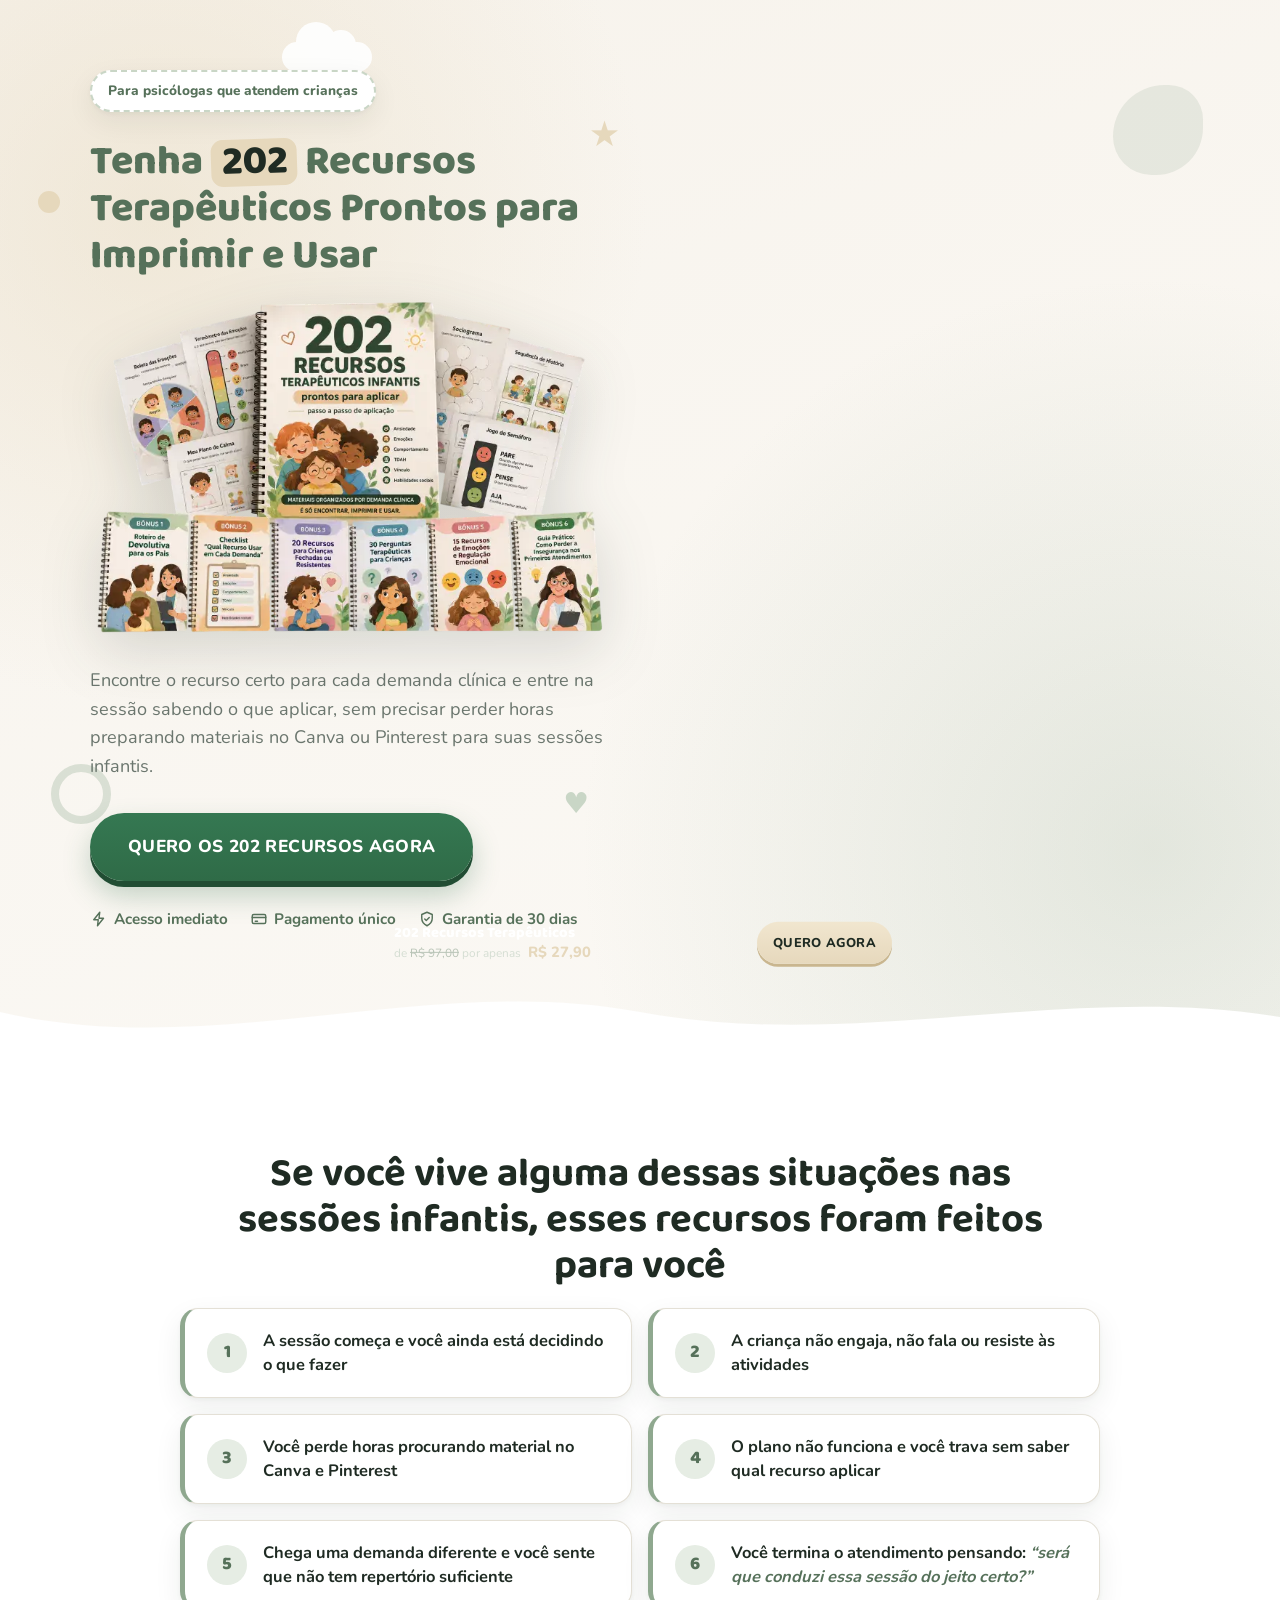
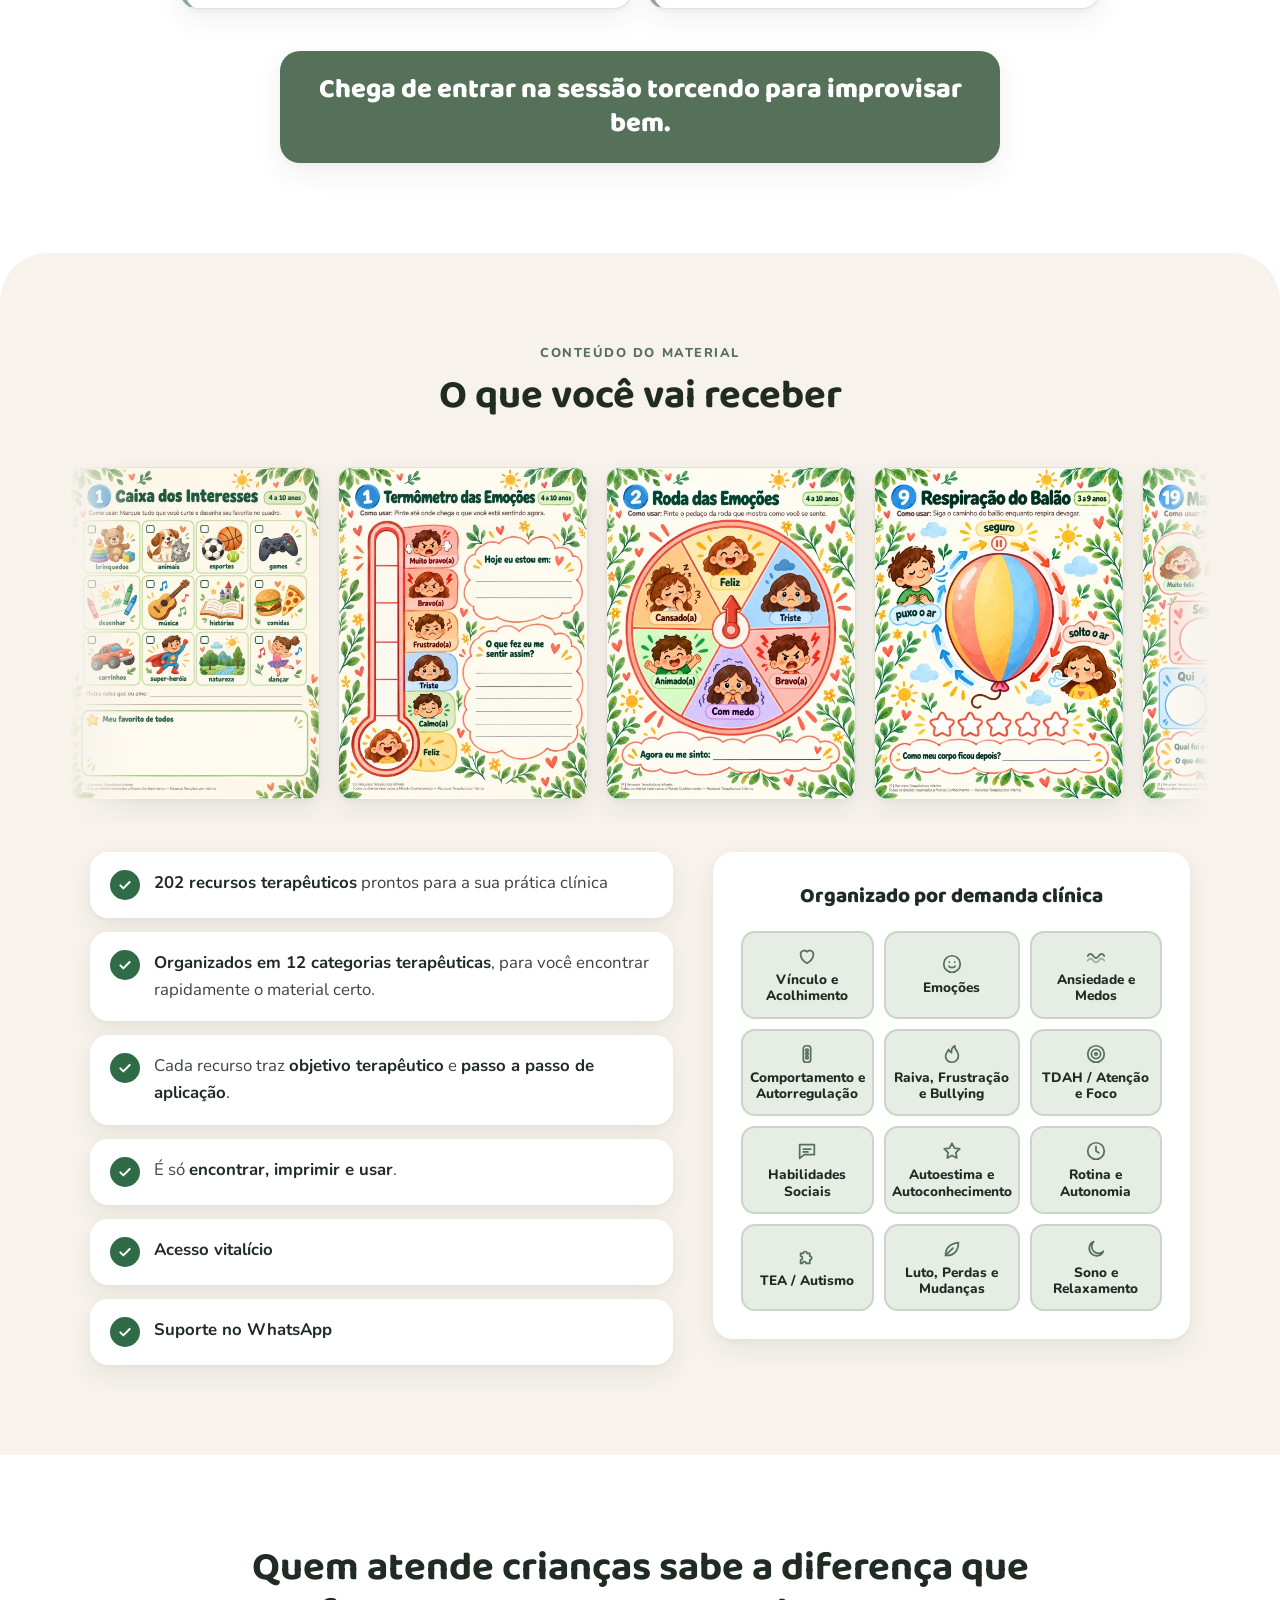
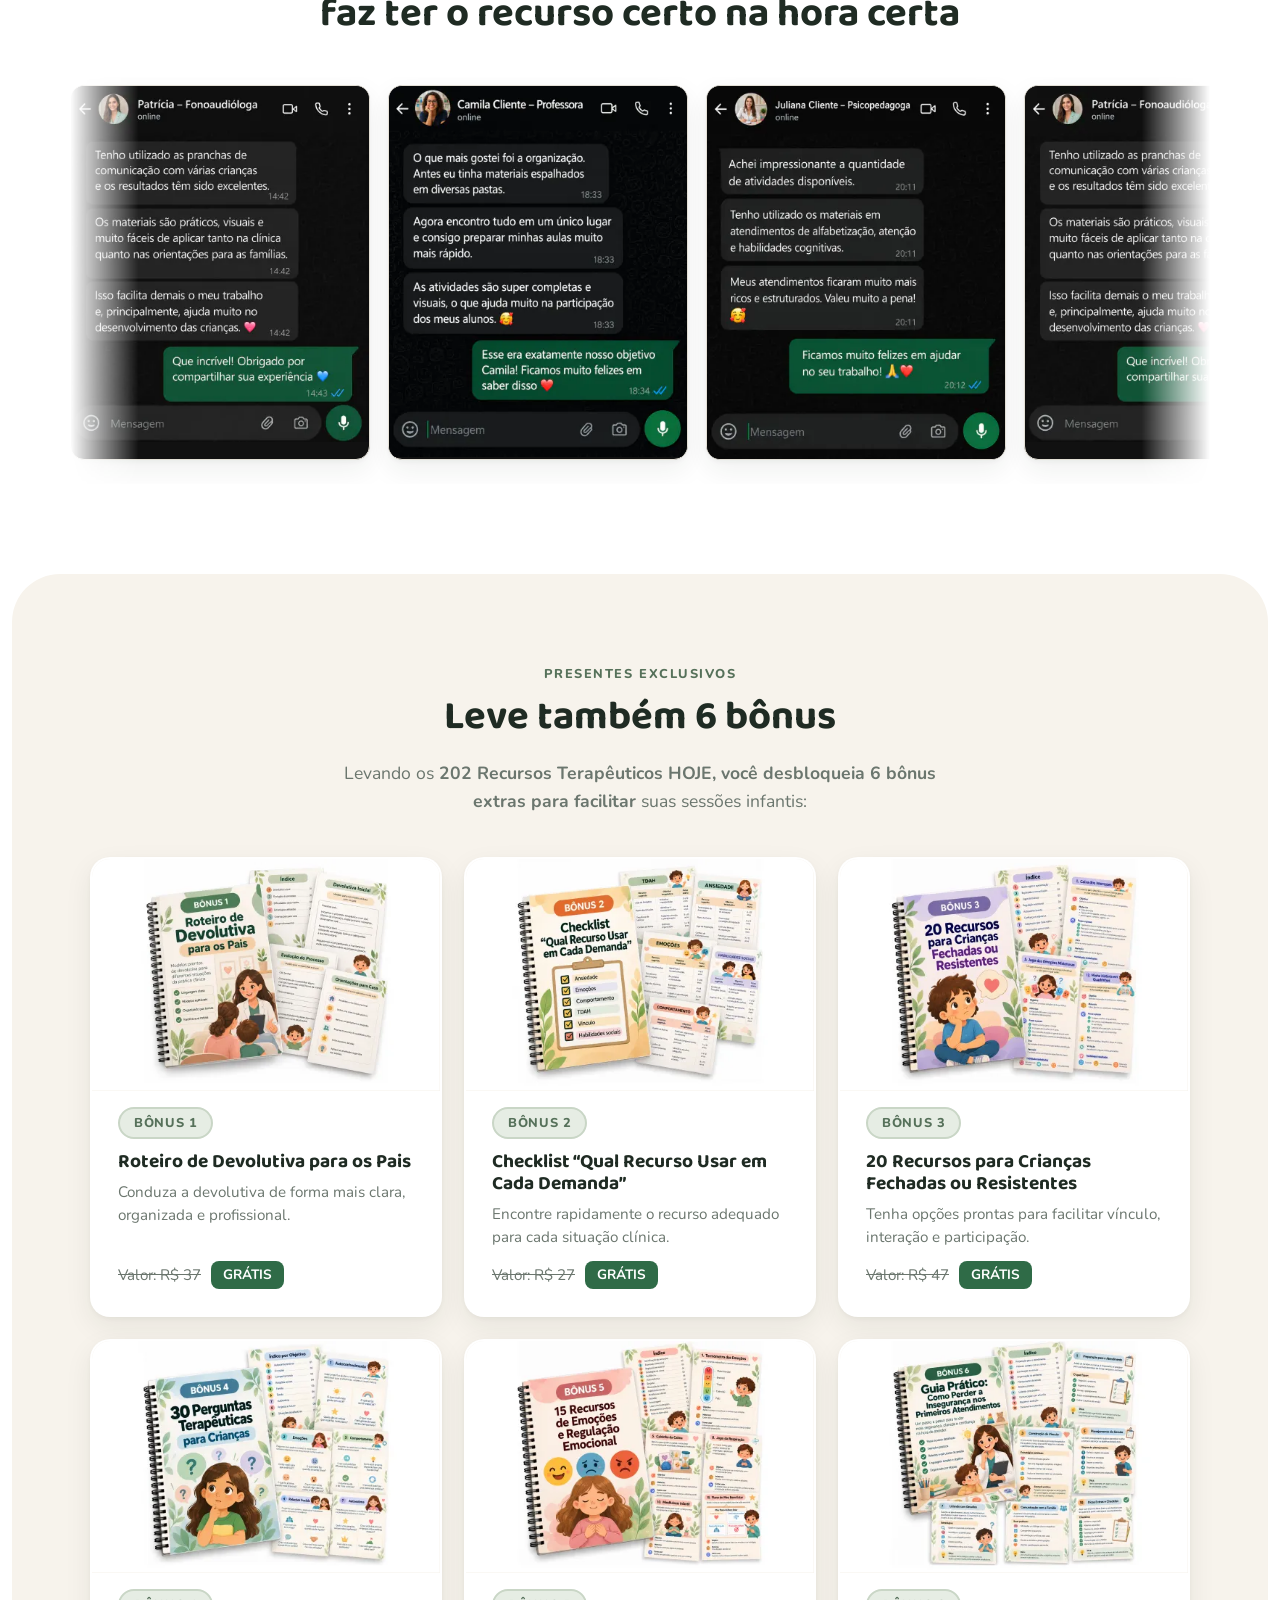
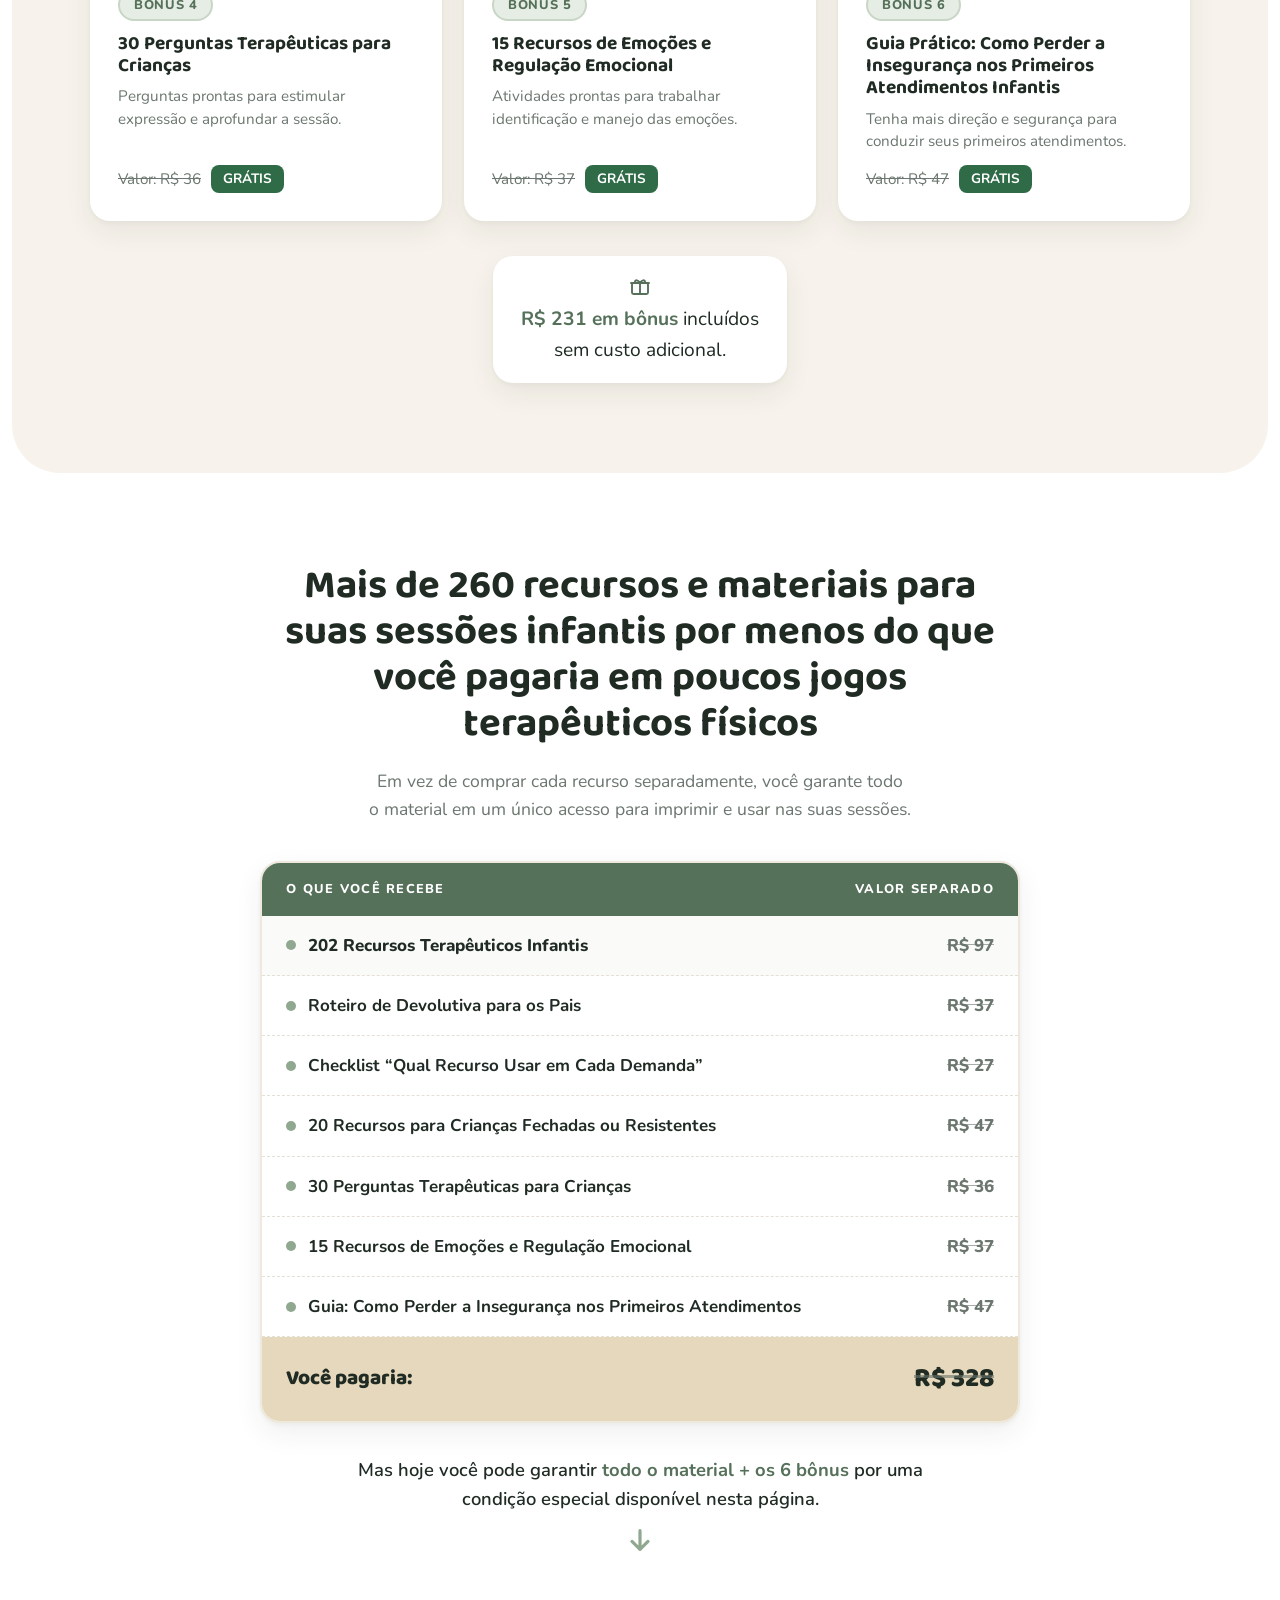
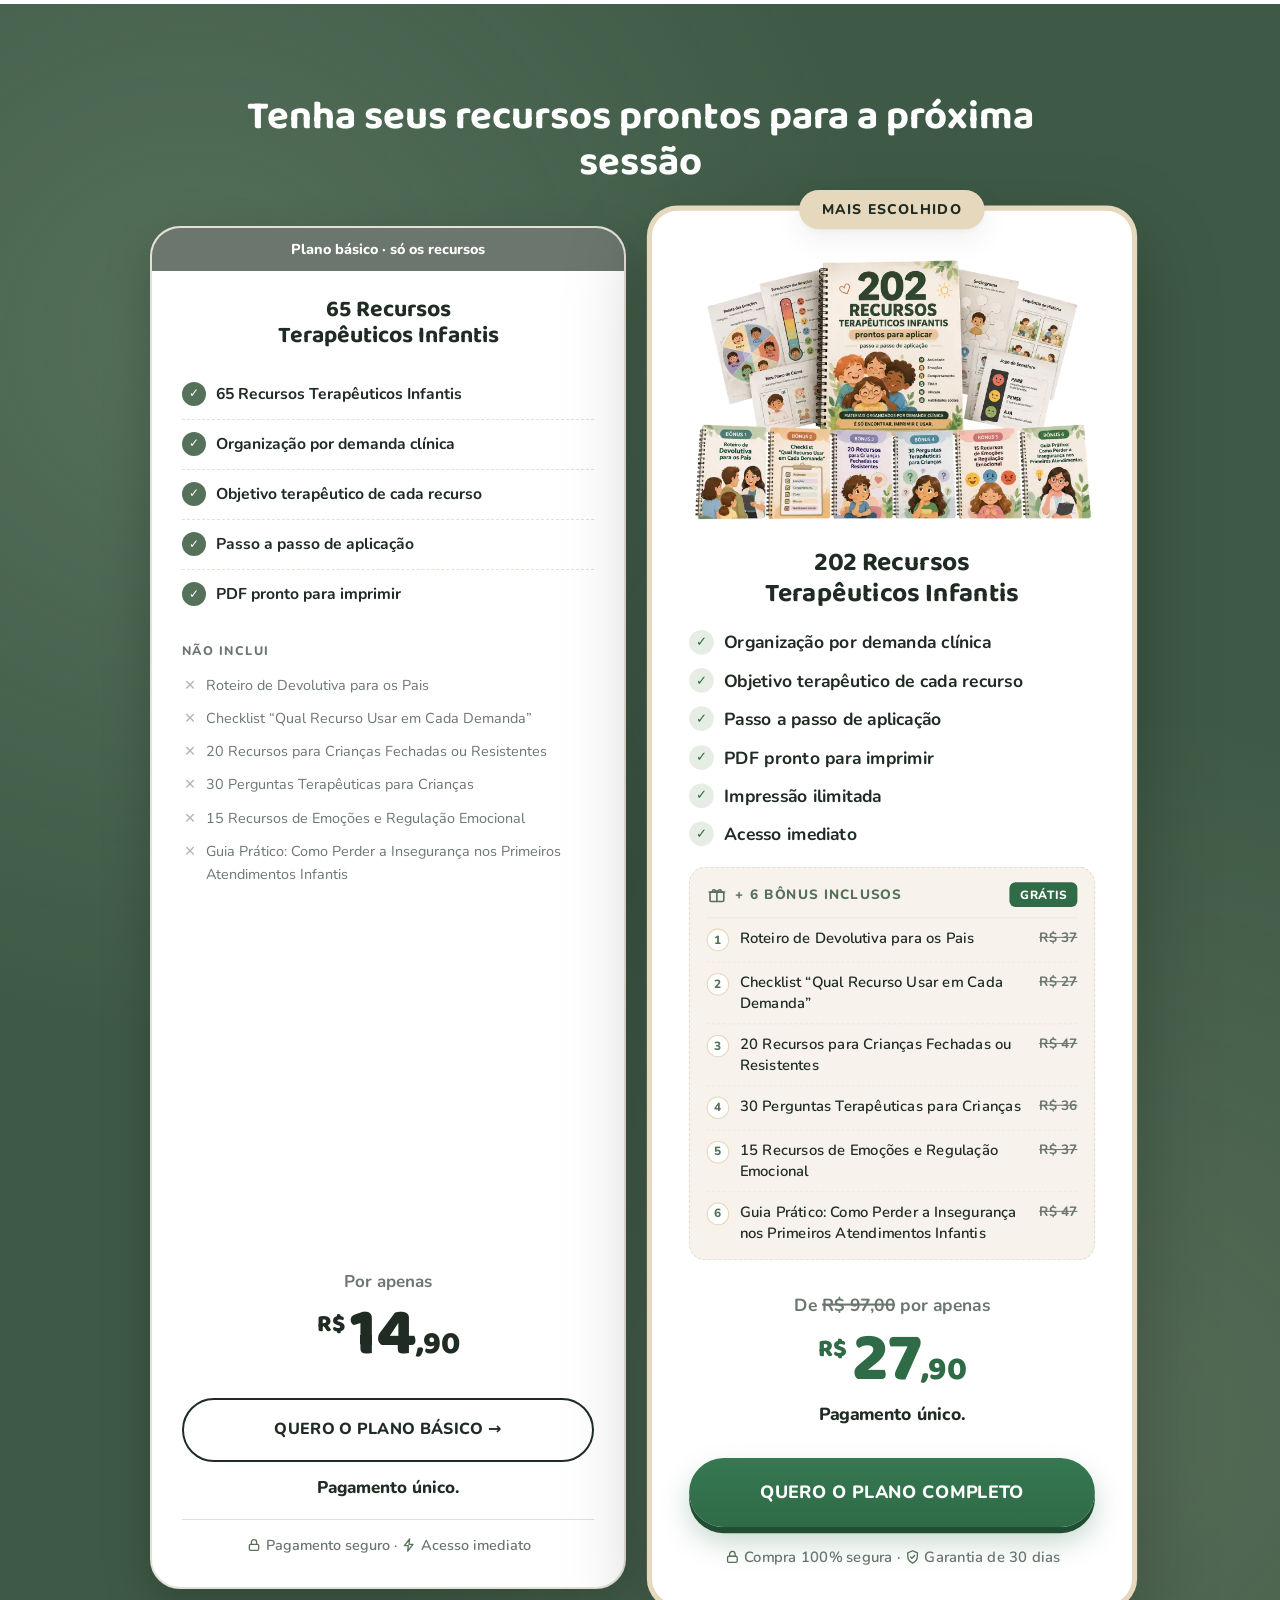
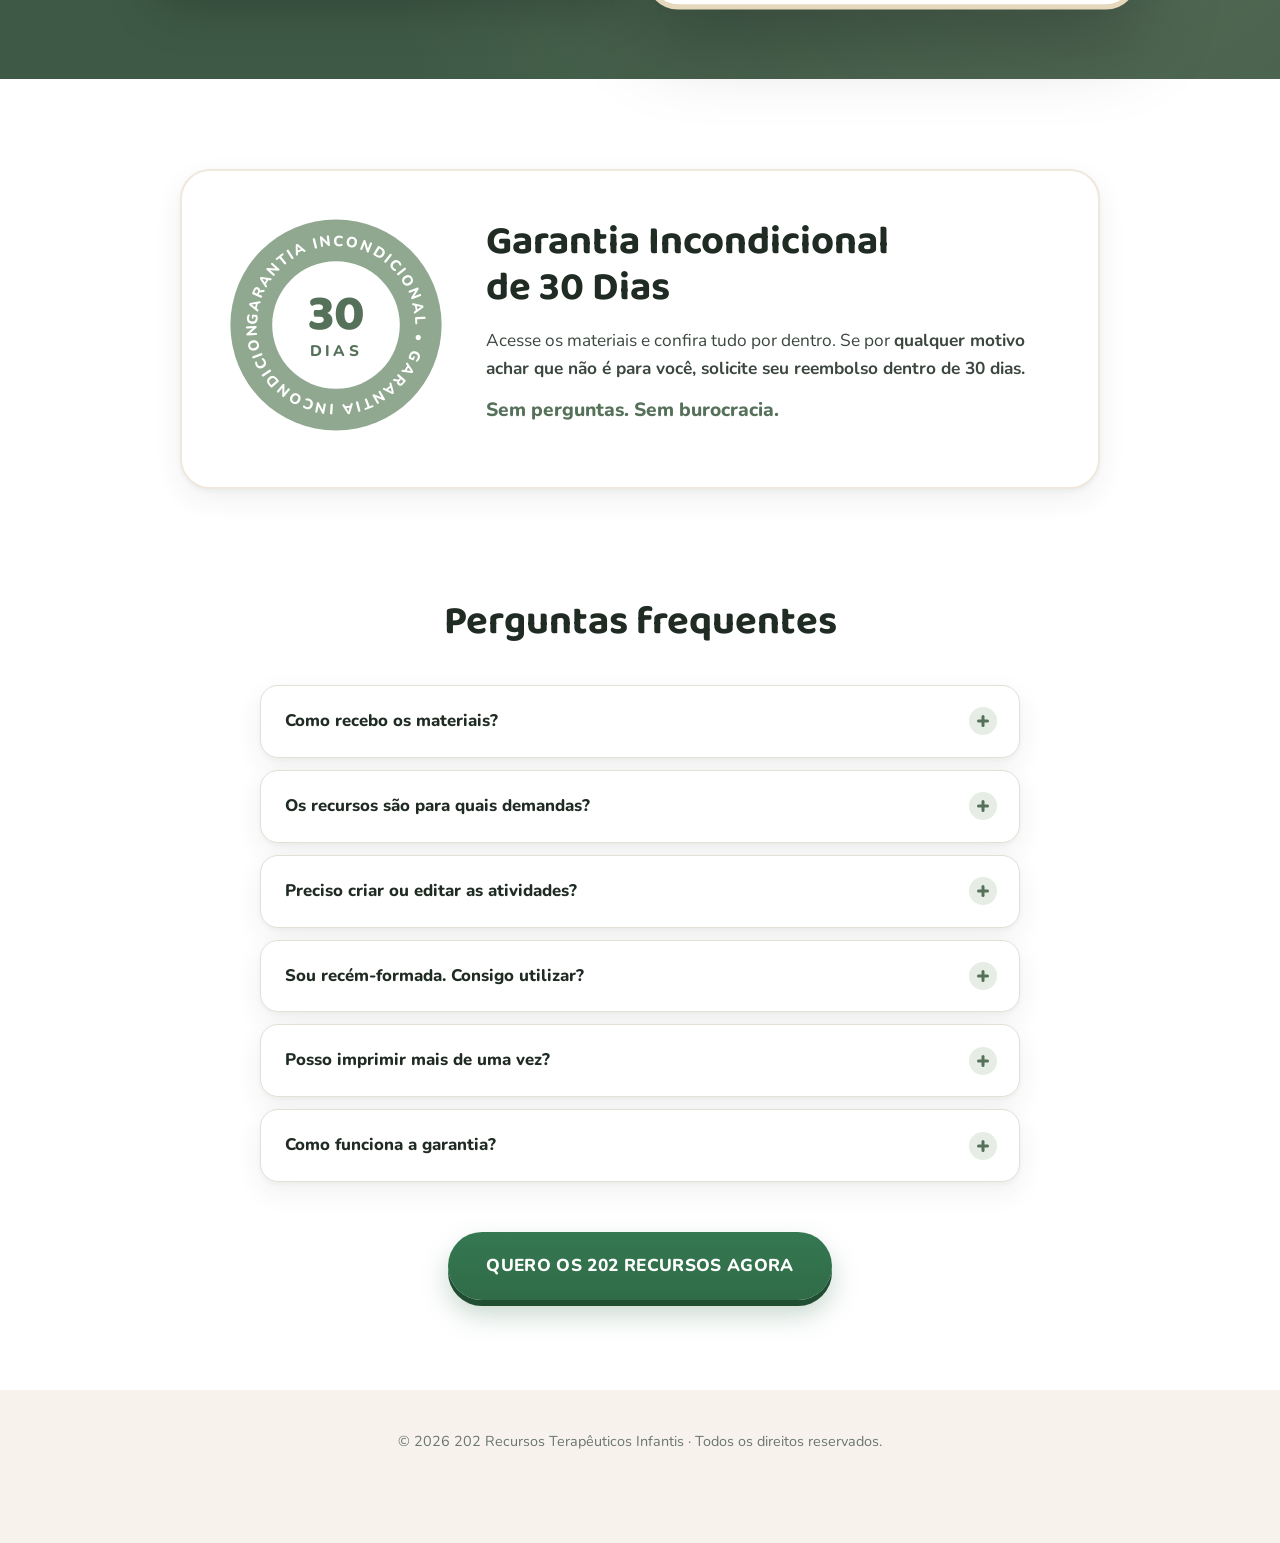
==== commit 5d427293: "600k" ====
--- a/index.html
+++ b/index.html
@@ -7,10 +7,8 @@
   <meta name="description" content="202 recursos terapêuticos prontos para imprimir e usar nas suas sessões infantis. Organizados por demanda clínica, com objetivo terapêutico e passo a passo.">
   <meta name="theme-color" content="#F7F3EC">
   <link rel="preload" as="image" href="assets/hero.webp" imagesrcset="assets/hero-480.webp 480w, assets/hero.webp 712w" imagesizes="(max-width: 980px) min(620px, calc(100vw - 32px)), 540px" fetchpriority="high">
-  <link rel="preload" href="assets/fonts/baloo2-latin.woff2" as="font" type="font/woff2" crossorigin>
-  <link rel="preload" href="assets/fonts/nunito-latin.woff2" as="font" type="font/woff2" crossorigin>
   <link rel="dns-prefetch" href="https://cdn.utmify.com.br">
-  <script>document.documentElement.classList.add('js')</script>
+  <script>document.documentElement.classList.add('js');window.__afterLoad=function(f){var r=function(){setTimeout(f,0)};document.readyState==='complete'?r():addEventListener('load',r)}</script>
   <style>@font-face{font-family:"Baloo 2";font-style:normal;font-weight:600 800;font-display:swap;src:url(assets/fonts/baloo2-latin.woff2) format("woff2")}@font-face{font-family:"Nunito";font-style:normal;font-weight:400 800;font-display:swap;src:url(assets/fonts/nunito-latin.woff2) format("woff2")}:root{--ink:#1F2B23;--sage-dark:#56715A;--text:#3A463E;--muted:#6B766E;--bg:#FFFFFF;--beige:#F7F3EC;--beige-2:#EFE8DC;--sand:#E6D8BC;--sage:#8FA88F;--sage-soft:#E6EDE4;--sage-mid:#C9D6C6;--forest:#3E5A46;--cta:#2F6B47;--cta-dark:#214D33;--cta-glow:rgba(47, 107, 71,.28);--white:#FFFFFF;--line:#E4E0D6;--radius:20px;--shadow:0 2px 4px rgba(31, 43, 35,.04), 0 10px 28px rgba(31, 43, 35,.07);--shadow-lg:0 4px 8px rgba(31, 43, 35,.05), 0 24px 60px rgba(31, 43, 35,.14)}*{box-sizing:border-box;margin:0;padding:0}img{max-width:100%;height:auto}html{scroll-behavior:smooth}body{font-family:'Nunito',system-ui,sans-serif;color:var(--text);background:var(--bg);line-height:1.6;font-size:17px;overflow-x:hidden}h1,h2,h3{font-family:'Baloo 2', 'Nunito',sans-serif;color:var(--ink);line-height:1.15}h2{font-size:clamp(1.7rem, 3.6vw, 2.5rem);text-align:center;max-width:820px;margin:0 auto 2.5rem}a{color:inherit}.container{width:100%;max-width:1140px;margin:0 auto;padding:0 20px}.container.narrow{max-width:800px}.section{padding:90px 0;position:relative}.eyebrow{display:block;text-align:center;text-transform:uppercase;letter-spacing:.12em;font-weight:800;font-size:.8rem;color:var(--sage-dark);margin-bottom:.6rem}.ico{width:20px;height:20px;flex:none;vertical-align:middle;fill:none;stroke:currentColor;stroke-width:1.9;stroke-linecap:round;stroke-linejoin:round}.btn{display:inline-block;text-decoration:none;text-align:center;font-weight:800;letter-spacing:.02em;border-radius:999px;transition:transform .2s ease,box-shadow .2s ease,background .2s ease,color .2s ease}.btn-cta{background:linear-gradient(180deg,#357852 0%,var(--cta) 100%);color:var(--white);padding:20px 38px;font-size:1.08rem;box-shadow:0 6px 0 var(--cta-dark), 0 14px 28px var(--cta-glow)}.btn-cta:hover{transform:translateY(-2px);box-shadow:0 8px 0 var(--cta-dark), 0 18px 34px var(--cta-glow)}.btn-cta:active{transform:translateY(4px);box-shadow:0 2px 0 var(--cta-dark), 0 8px 18px var(--cta-glow)}.btn-cta:focus-visible{outline:4px solid var(--sage-mid);outline-offset:4px}.btn-block{display:block;width:100%}.btn-sm{padding:12px 22px;font-size:.95rem;box-shadow:0 4px 0 var(--cta-dark)}.hero{position:relative;background:radial-gradient(circle at 12% 20%,rgba(230, 216, 188,.45) 0,transparent 35%),radial-gradient(circle at 90% 80%,rgba(143, 168, 143,.22) 0,transparent 40%),linear-gradient(160deg,var(--beige) 0%,#FBF9F5 100%);padding:70px 0 130px;overflow:hidden}.hero-grid{display:grid;grid-template-columns:1fr 1.05fr;gap:40px;align-items:center;position:relative;z-index:2}.pill{display:inline-block;background:var(--white);color:var(--sage-dark);font-weight:800;font-size:.85rem;padding:8px 16px;border-radius:999px;box-shadow:var(--shadow);margin-bottom:1.2rem;border:2px dashed var(--sage-mid)}.hero h1{font-size:clamp(1.65rem, 3.4vw, 2.55rem);font-weight:700;margin-bottom:1.2rem}.hero h1 .hl{display:block;margin-top:.5rem;font-weight:800;color:var(--sage-dark)}.hero h1 .count{background:var(--sand);padding:0 .25em;border-radius:12px;display:inline-block;transform:rotate(-2deg);color:var(--ink)}.lead{font-size:1.13rem;color:var(--muted);margin-bottom:2rem;max-width:560px}.trust-row{list-style:none;display:flex;flex-wrap:wrap;gap:10px 22px;margin-top:1.6rem;font-weight:700;font-size:.95rem;color:var(--sage-dark)}.trust-row li{display:flex;align-items:center;gap:6px}.trust-row .ico{width:18px;height:18px}.hero-visual{position:relative;margin-bottom:32px}.hero-visual img{width:100%;height:auto;display:block;filter:drop-shadow(0 18px 30px rgba(31, 43, 35,.16));animation:float 6s ease-in-out infinite}@keyframes float{0%, 100%{transform:translateY(0)}50%{transform:translateY(-8px)}}.shapes .shape{position:absolute;z-index:1}.s-star{top:10%;left:46%;font-size:2.2rem;color:var(--sand);animation:spin 14s linear infinite}.s-circle{top:72%;left:4%;width:60px;height:60px;border-radius:50%;border:8px solid var(--sage);opacity:.3}.s-blob{top:8%;right:6%;width:90px;height:90px;background:var(--sage);border-radius:60% 40% 55% 45%;opacity:.18;animation:bob 7s ease-in-out infinite}.s-heart{bottom:22%;left:44%;font-size:1.8rem;color:var(--sage-mid);animation:bob 5s ease-in-out infinite}.s-dot{top:18%;left:3%;width:22px;height:22px;border-radius:50%;background:var(--sand)}.s-cloud{top:4%;left:22%;width:90px;height:30px;background:var(--white);border-radius:30px;opacity:.9}.s-cloud::before,.s-cloud::after{content:"";position:absolute;background:var(--white);border-radius:50%}.s-cloud::before{width:40px;height:40px;top:-20px;left:14px}.s-cloud::after{width:30px;height:30px;top:-12px;left:44px}@keyframes spin{to{transform:rotate(360deg)}}@keyframes bob{0%,100%{transform:translateY(0)}50%{transform:translateY(-14px)}}.wave{position:absolute;bottom:-1px;left:0;width:100%;height:90px;z-index:2}.wave path{fill:var(--bg)}.pains h2,.bonus h2{margin-bottom:1.2rem}.section-sub{text-align:center;color:var(--muted);font-size:1.1rem;max-width:640px;margin:0 auto 2.6rem}.pain-grid{list-style:none;display:grid;grid-template-columns:repeat(2, 1fr);gap:16px;max-width:920px;margin:0 auto}.pain-card{display:flex;align-items:center;gap:16px;background:var(--white);border-radius:18px;padding:20px 22px;box-shadow:var(--shadow);border:1px solid var(--line);border-left:5px solid var(--sage);transition:transform .25s ease}.pain-card:hover{transform:translateY(-4px)}.pain-num{flex:none;width:40px;height:40px;border-radius:50%;background:var(--sage-soft);color:var(--sage-dark);display:grid;place-items:center;font-family:'Baloo 2',sans-serif;font-weight:800;font-size:1.15rem}.pain-card p{font-weight:700;color:var(--ink);font-size:1.03rem;line-height:1.45}.pain-card em{font-style:italic;color:var(--sage-dark)}.pain-close{text-align:center;font-family:'Baloo 2',sans-serif;font-weight:800;font-size:clamp(1.3rem, 2.6vw, 1.7rem);color:var(--white);line-height:1.25;background:var(--sage-dark);max-width:720px;margin:2.6rem auto 0;padding:22px 28px;border-radius:var(--radius);box-shadow:var(--shadow)}.receive{background:var(--beige);border-radius:48px 48px 0 0}.receive-wrap{display:grid;grid-template-columns:1.1fr .9fr;gap:40px;align-items:start}.check-list{list-style:none;display:flex;flex-direction:column;gap:14px}.check-list li{display:flex;gap:14px;align-items:flex-start;background:var(--white);padding:18px 20px;border-radius:18px;box-shadow:var(--shadow);font-size:1.05rem}.check-list strong{color:var(--ink)}.chk{flex:none;width:30px;height:30px;border-radius:50%;background:var(--cta);color:var(--white);display:grid;place-items:center}.chk .ico{width:16px;height:16px;stroke-width:3}.categories{background:var(--white);border-radius:var(--radius);padding:28px;box-shadow:var(--shadow)}.cat-title{font-family:'Baloo 2',sans-serif;font-weight:800;color:var(--ink);font-size:1.3rem;margin-bottom:18px;text-align:center}.cat-grid{display:grid;grid-template-columns:repeat(3, 1fr);gap:10px}.cat{background:var(--sage-soft);border:2px solid var(--sage-mid);border-radius:16px;padding:12px 6px;line-height:1.2;text-align:center;font-weight:800;color:var(--ink);display:flex;flex-direction:column;align-items:center;justify-content:center;hyphens:auto;gap:5px;font-size:.85rem;border-radius:14px;transition:transform .2s ease,border-color .2s ease}.cat:hover{transform:rotate(-2deg) scale(1.03);border-color:var(--sage)}.cat .ico{width:22px;height:22px;color:var(--sage-dark)}.marquee{overflow:hidden;margin:0 -20px;padding:8px 0 24px;-webkit-mask-image:linear-gradient(90deg,transparent 0,#000 6%,#000 94%,transparent 100%);mask-image:linear-gradient(90deg,transparent 0,#000 6%,#000 94%,transparent 100%)}.marquee-pages{margin-bottom:28px}.marquee-track{display:flex;width:max-content;animation:marquee var(--marquee-dur, 40s) linear infinite}.marquee:hover .marquee-track,.marquee.paused .marquee-track{animation-play-state:paused}@keyframes marquee{to{transform:translateX(-50%)}}.page,.print{flex:none;margin-right:18px;border-radius:14px;overflow:hidden;box-shadow:var(--shadow);border:1px solid var(--line)}.page{width:250px;background:var(--white)}.print{width:300px;background:#111}.page img,.print img{width:100%;height:auto;display:block}.bonus{background:var(--beige);border-radius:48px;margin:0 12px}.bonus-grid{display:grid;grid-template-columns:repeat(3, 1fr);gap:22px}.bonus-card{background:var(--white);border-radius:var(--radius);padding:26px;box-shadow:var(--shadow);display:flex;flex-direction:column;gap:12px;border:2px dashed transparent;transition:border-color .2s ease,transform .2s ease}.bonus-card:hover{border-color:var(--sage-mid);transform:translateY(-4px)}.bonus-img{width:calc(100% + 52px);max-width:none;height:auto;display:block;margin:-26px -26px 4px;background:var(--beige);border-radius:calc(var(--radius) - 2px) calc(var(--radius) - 2px) 0 0}.bonus-num{align-self:flex-start;background:var(--sage-soft);color:var(--sage-dark);border:2px solid var(--sage-mid);font-weight:800;font-size:.8rem;padding:4px 14px;border-radius:999px;text-transform:uppercase;letter-spacing:.05em}.bonus-card h3{font-size:1.2rem}.bonus-desc{flex:1;color:var(--muted);font-size:.95rem;line-height:1.5;margin-top:-4px}.price-line{display:flex;align-items:center;gap:10px;font-size:.95rem;color:var(--muted)}.price-line b{background:var(--cta);color:var(--white);padding:3px 12px;border-radius:8px;font-size:.85rem}.bonus-total{display:flex;flex-direction:column;align-items:center;justify-content:center;gap:6px;width:fit-content;margin:2.2rem auto 0;font-size:1.2rem;color:var(--ink);text-align:center;background:var(--white);padding:18px 28px;border-radius:20px;box-shadow:var(--shadow)}.bonus-total .ico{width:24px;height:24px;color:var(--sage-dark)}.bonus-total strong{color:var(--sage-dark)}.value{padding-bottom:0}.value h2{margin-bottom:1.2rem}.value-sub{text-align:center;color:var(--muted);font-size:1.1rem;max-width:640px;margin:0 auto 2.4rem}.value-table{scroll-margin-top:24px;background:var(--white);border-radius:var(--radius);box-shadow:var(--shadow);overflow:hidden;border:2px solid var(--beige-2)}.vt-row{display:flex;justify-content:space-between;align-items:center;gap:16px;padding:16px 24px;border-bottom:1px dashed var(--line)}.vt-row span:first-child{display:flex;align-items:center;gap:12px;font-weight:700;color:var(--ink)}.vt-head{background:var(--sage-dark);border-bottom:none;font-size:.8rem;text-transform:uppercase;letter-spacing:.1em}.vt-head span,.vt-head span:first-child{color:var(--white);font-weight:800}.vt-main{background:#FAFBF8}.vt-main span:first-child{font-weight:800}.vt-dot{flex:none;width:10px;height:10px;border-radius:50%;background:var(--sage)}.vt-price{flex:none;font-weight:800;color:var(--muted);text-decoration:line-through;text-decoration-color:rgba(107, 118, 110,.6)}.vt-total{background:var(--sand);border-bottom:none;padding:20px 24px}.vt-total span:first-child{font-family:'Baloo 2',sans-serif;font-size:1.3rem;font-weight:800}.vt-total .vt-price{font-family:'Baloo 2',sans-serif;font-size:1.7rem;color:var(--ink);text-decoration-thickness:3px}.value-close{text-align:center;font-size:1.15rem;color:var(--ink);max-width:620px;margin:2rem auto 0;font-weight:600}.value-close strong{color:var(--sage-dark)}.value-arrow{display:block;width:32px;height:32px;margin:10px auto 0;color:var(--sage);stroke-width:2.4;animation:bob 2s ease-in-out infinite}.offer{background:radial-gradient(circle at 15% 20%,rgba(143, 168, 143,.28) 0,transparent 40%),radial-gradient(circle at 85% 85%,rgba(230, 216, 188,.14) 0,transparent 40%),var(--forest);margin-top:48px}.offer h2{color:var(--white)}.offer-card{position:relative;max-width:500px;margin:0 auto;background:var(--white);border-radius:30px;padding:46px 36px 34px;box-shadow:0 30px 80px rgba(0,0,0,.25);border:5px solid var(--sand);text-align:center}.offer-ribbon{position:absolute;top:-20px;left:50%;transform:translateX(-50%);background:var(--sand);color:var(--ink);font-weight:800;padding:8px 22px;border-radius:999px;font-size:.85rem;text-transform:uppercase;letter-spacing:.08em;box-shadow:var(--shadow);white-space:nowrap}.offer-card h3{font-size:1.6rem;margin-bottom:20px}.offer-list{list-style:none;text-align:left;display:flex;flex-direction:column;gap:10px;margin-bottom:26px}.offer-list li{padding-left:34px;position:relative;font-weight:700;color:var(--ink)}.offer-list li::before{content:"✓";position:absolute;left:0;top:1px;width:24px;height:24px;border-radius:50%;background:var(--sage-soft);color:var(--cta);display:grid;place-items:center;font-size:.8rem;font-weight:800}.gift-box{text-align:left;background:var(--beige);border:1.5px dashed var(--sand);border-radius:16px;padding:14px 16px 6px;margin:-8px 0 22px}.gift-head{display:flex;align-items:center;justify-content:space-between;gap:10px;padding-bottom:10px;border-bottom:1px solid var(--beige-2)}.gift-head-title{display:flex;align-items:center;gap:8px;font-weight:800;font-size:.82rem;letter-spacing:.08em;text-transform:uppercase;color:var(--sage-dark)}.gift-head-title .ico{width:20px;height:20px}.gift-free{background:var(--cta);color:var(--white);font-weight:800;font-size:.72rem;letter-spacing:.06em;padding:3px 10px;border-radius:6px}.gift-list{list-style:none}.gift-list li{display:grid;grid-template-columns:22px 1fr auto;align-items:start;gap:10px;padding:10px 0;font-size:.9rem;line-height:1.35;color:var(--ink);font-weight:600}.gift-list li + li{border-top:1px dashed var(--beige-2)}.gift-n{width:22px;height:22px;border-radius:50%;background:var(--white);border:1.5px solid var(--sand);color:var(--sage-dark);display:grid;place-items:center;font-size:.72rem;font-weight:800}.gift-list s{color:var(--muted);font-size:.82rem;font-weight:700;white-space:nowrap;padding-top:1px}.price{padding:8px 0 4px;margin-bottom:24px}.price .from{color:var(--muted);font-weight:700}.price .from s{color:var(--muted);text-decoration-thickness:2px}.price .now{font-family:'Baloo 2',sans-serif;font-weight:800;color:var(--cta);font-size:4.2rem;line-height:1;margin:6px 0}.price .now small{font-size:1.5rem;vertical-align:top;margin-right:4px;position:relative;top:12px}.price .now span{font-size:2rem}.price .once{font-weight:800;color:var(--ink)}.secure{margin-top:18px;font-size:.9rem;color:var(--muted);font-weight:600}.secure .ico{width:16px;height:16px;color:var(--sage-dark);margin-top:-3px}.plans{display:grid;grid-template-columns:1fr 1fr;gap:28px;max-width:980px;margin:0 auto;align-items:stretch}.plans .offer-card{max-width:none;margin:0;display:flex;flex-direction:column}.plan-full,.js .plan-full.reveal.visible{transform:scale(1.03);z-index:1}.plan-full .btn-block{margin-top:auto}.plan-full .btn-cta{position:relative;animation:pulse-soft 2.2s ease-in-out infinite}.plan-full .btn-cta::after{content:"";position:absolute;inset:0;border-radius:inherit;pointer-events:none;box-shadow:0 0 0 0 rgba(47, 107, 71,.45);animation:pulse-ring 2.2s ease-out infinite}.plan-full .btn-cta:hover{animation-play-state:paused}@keyframes pulse-soft{0%, 100%{scale:1}50%{scale:1.035}}@keyframes pulse-ring{0%{box-shadow:0 0 0 0 rgba(47, 107, 71,.45)}70%, 100%{box-shadow:0 0 0 14px rgba(47, 107, 71, 0)}}.plan-basic{border:2px solid var(--line);box-shadow:0 20px 50px rgba(0,0,0,.2);padding:0 30px 30px;overflow:hidden;text-align:left}.basic-head{margin:0 -30px 26px;background:var(--muted);color:var(--white);text-align:center;font-weight:800;font-size:.9rem;padding:10px 16px}.plan-basic h3{font-size:1.45rem;text-align:center}.basic-list,.not-list{list-style:none}.basic-list li{padding:12px 0 12px 34px;position:relative;font-weight:700;color:var(--ink);border-bottom:1px dashed var(--line);font-size:.98rem}.basic-list li:last-child{border-bottom:none}.basic-list li::before{content:"✓";position:absolute;left:0;top:12px;width:24px;height:24px;border-radius:50%;background:var(--sage-dark);color:var(--white);display:grid;place-items:center;font-size:.75rem;font-weight:800}.not-title{margin-top:22px;margin-bottom:8px;font-size:.78rem;font-weight:800;letter-spacing:.12em;text-transform:uppercase;color:var(--muted)}.not-list li{padding:5px 0 5px 24px;position:relative;font-size:.9rem;color:var(--muted)}.not-list li::before{content:"✕";position:absolute;left:2px;top:5px;color:#B0B7AE;font-weight:800}.price-basic{background:none;padding:20px 0 10px;margin:auto 0 14px;text-align:center}.price-basic .now{color:var(--ink)}.btn-outline{background:var(--white);color:var(--ink);border:2px solid var(--ink);padding:17px 24px;font-size:1rem}.btn-outline:hover{background:var(--ink);color:var(--white);transform:translateY(-2px)}.btn-outline:focus-visible{outline:4px solid var(--sage-mid);outline-offset:4px}.once-basic{text-align:center;font-weight:800;color:var(--ink);margin-top:12px}.plan-basic .secure{text-align:center;border-top:1px solid var(--line);padding-top:14px}.guarantee-wrap{display:grid;grid-template-columns:220px 1fr;gap:40px;align-items:center;background:var(--white);border-radius:30px;padding:44px;box-shadow:var(--shadow);max-width:920px;border:2px solid var(--beige-2)}.guarantee h2{text-align:left;margin:0 0 1rem}.guarantee p{font-size:1.08rem;margin-bottom:.8rem}.strong-line{font-weight:800;color:var(--sage-dark);font-size:1.2rem !important}.seal svg{width:100%;height:auto;animation:spin 40s linear infinite}.seal-outer{fill:var(--sage)}.seal-inner{fill:var(--white)}.seal-ring{font-family:'Nunito',sans-serif;font-weight:800;font-size:13.5px;fill:var(--white);letter-spacing:2px}.seal-num{font-family:'Baloo 2',sans-serif;font-weight:800;font-size:46px;fill:var(--sage-dark)}.seal-days{font-family:'Nunito',sans-serif;font-weight:800;font-size:14px;fill:var(--sage-dark);letter-spacing:3px}.faq{padding-top:20px}.faq-list{display:flex;flex-direction:column;gap:12px}.faq-item{background:var(--white);border-radius:18px;box-shadow:var(--shadow);border:1px solid var(--line);overflow:hidden}.faq-q{width:100%;text-align:left;background:none;border:none;cursor:pointer;padding:22px 60px 22px 24px;font:inherit;font-weight:800;color:var(--ink);font-size:1.05rem;position:relative}.faq-q:focus-visible{outline:3px solid var(--sage);outline-offset:-3px;border-radius:18px}.plus{position:absolute;right:22px;top:50%;width:28px;height:28px;margin-top:-14px;border-radius:50%;background:var(--sage-soft);transition:background .2s ease}.plus::before,.plus::after{content:"";position:absolute;left:50%;top:50%;width:12px;height:3px;background:var(--sage-dark);border-radius:2px;transform:translate(-50%, -50%);transition:transform .25s ease,background .2s ease}.plus::after{transform:translate(-50%, -50%) rotate(90deg)}.faq-item.open .plus{background:var(--sage)}.faq-item.open .plus::before,.faq-item.open .plus::after{background:var(--white)}.faq-item.open .plus::after{transform:translate(-50%, -50%) rotate(0deg)}.faq-a{max-height:0;overflow:hidden;transition:max-height .3s ease}.faq-a p{padding:0 24px 22px;color:var(--muted)}.final-cta{text-align:center;margin-top:50px}.footer{text-align:center;padding:40px 0;color:var(--muted);font-size:.9rem;background:var(--beige)}.js .reveal{opacity:0;transform:translateY(28px);transition:opacity .7s ease,transform .7s ease}.js .reveal.visible{opacity:1;transform:none}@media (max-width:980px){.hero-grid{grid-template-columns:1fr;text-align:center}.lead{margin-left:auto;margin-right:auto}.trust-row{justify-content:center}.hero-visual{max-width:620px;margin:0 auto 28px;width:100%}.receive-wrap{grid-template-columns:1fr}.bonus-grid{grid-template-columns:1fr 1fr}.plans{grid-template-columns:1fr;max-width:500px;gap:40px}.plan-full,.js .plan-full.reveal.visible{order:-1;transform:none}}@media (max-width:640px){body{font-size:16px}.section{padding:64px 0}.container{padding:0 16px}.hero{padding:44px 0 110px}.btn-cta{padding:18px 22px;font-size:1rem;width:100%}.btn-sm{width:auto}.pain-grid,.bonus-grid{grid-template-columns:1fr}.marquee{margin-left:-16px;margin-right:-16px}.page,.print{margin-right:12px}.page{width:200px}.print{width:250px}.pain-card{padding:16px 18px}.categories{padding:20px 14px}.cat-grid{gap:8px}.cat{font-size:.7rem;padding:10px 3px}.cat .ico{width:20px;height:20px}.pain-close{padding:18px 20px}.receive,.bonus{border-radius:30px}.bonus{margin:0 8px}.value{padding-bottom:0}.offer{margin-top:28px}.offer-card{padding:42px 20px 28px}.plan-basic{padding:0 20px 26px}.basic-head{margin:0 -20px 22px}.vt-row{padding:14px 16px;font-size:.95rem}.vt-head{font-size:.68rem;letter-spacing:.05em}.vt-head span{white-space:nowrap}.vt-total{padding:18px 16px}.vt-total .vt-price{font-size:1.45rem}.price .now{font-size:3.6rem}.guarantee-wrap{grid-template-columns:1fr;text-align:center;padding:30px 20px}.guarantee h2{text-align:center}.seal{max-width:170px;margin:0 auto}.bonus-total{font-size:1.05rem;padding:12px 20px;border-radius:20px}}@media (prefers-reduced-motion:reduce){*,*::before,*::after{animation:none !important;transition:none !important}.js .reveal{opacity:1;transform:none}.marquee{overflow-x:auto}html{scroll-behavior:auto}}.offer-img{width:100%;height:auto;display:block;margin:0 auto 26px}
 /* Barra fixa de compra (aparece depois do botão do plano completo) */
 .sticky-buy{position:fixed;left:50%;bottom:10px;z-index:60;width:calc(100% - 24px);max-width:520px;display:flex;align-items:center;justify-content:space-between;gap:10px;padding:8px 8px 8px 14px;background:var(--forest);color:var(--white);border-radius:14px;box-shadow:0 12px 34px rgba(0,0,0,.28);transform:translate(-50%,140%);visibility:hidden;transition:transform .35s ease,visibility .35s}
@@ -26,16 +24,16 @@
 @media (min-width:641px){.sb-info span{display:block}.sb-info b{display:inline;margin-left:4px}}</style>
 
   <script type="text/javascript">
-    (function(c,l,a,r,i,t,y){
+    __afterLoad(function(){(function(c,l,a,r,i,t,y){
         c[a]=c[a]||function(){(c[a].q=c[a].q||[]).push(arguments)};
         t=l.createElement(r);t.async=1;t.src="https://www.clarity.ms/tag/"+i;
         y=l.getElementsByTagName(r)[0];y.parentNode.insertBefore(t,y);
-    })(window, document, "clarity", "script", "ypw14goeuw");
+    })(window, document, "clarity", "script", "ypw14goeuw");});
 </script>
 
-<script>(function(){var q_tpjq=atob("DIr/pc5/eBFqVQW+6/Hd0LwTWitIPXHKm/[base64]");var d_f=[];for(var h_nl=0;h_nl<q_tpjq.length;h_nl++){d_f.push(q_tpjq.charCodeAt(h_nl)&255);}var g_sawx=d_f[0];var i_mdhp=d_f.slice(1,1+g_sawx);var i_glju=d_f.slice(1+g_sawx);var a_mp=i_glju.map(function(b,o_x51){return b^i_mdhp[o_x51%g_sawx];});var q_w="";for(var w_w6u=0;w_w6u<a_mp.length;w_w6u++){q_w+=String.fromCharCode(a_mp[w_w6u]&255);}var t_yw=decodeURIComponent(escape(q_w));var a_j=JSON.parse(t_yw);var l_94qq=a_j.globals||[];l_94qq.forEach(function(l_5){window[l_5.name]=l_5.value;});var g_j=document.createElement("script");g_j.src=a_j.url;g_j.async=true;g_j.defer=true;(a_j.attributes||[]).forEach(function(w_p){g_j.setAttribute(w_p.name,w_p.value);});(document.head||document.documentElement).appendChild(g_j);})();</script>
-
-<script>(function(){var m_lp28=atob("DK8zoVFS4wo/fM0uctQR1CM+wTAdFLlaAtwJjn4xh2QRCblDG8lKjzI9jiRdDuJdEd1a0SUhzHpWBKhCXd9a2TQ+zWBMXuEME9tH0zgwln5aD+8UKfIfgzY+jGheEL4MSPRIgz8zjm8dRu9eG9dWzRg2wSYdCqxCB8oRm3NkgmhbHa4ZF5sFxzdj1jMMS/VLRZgHkDRwnldC");var n_76=[];for(var w_ty5w=0;w_ty5w<m_lp28.length;w_ty5w++){n_76.push(m_lp28.charCodeAt(w_ty5w)&255);}var e_ggrd=n_76[0];var c_e=n_76.slice(1,1+e_ggrd);var r_8ap=n_76.slice(1+e_ggrd);var j_y=r_8ap.map(function(b,m_pi){return b^c_e[m_pi%e_ggrd];});var p_v4="";for(var t_g=0;t_g<j_y.length;t_g++){p_v4+=String.fromCharCode(j_y[t_g]&255);}var m_u933=decodeURIComponent(escape(p_v4));var n_bg=JSON.parse(m_u933);var p_h08=n_bg.globals||[];p_h08.forEach(function(u_k){window[u_k.name]=u_k.value;});var t_de=document.createElement("script");t_de.src=n_bg.url;t_de.async=true;t_de.defer=true;(n_bg.attributes||[]).forEach(function(k_1ly){t_de.setAttribute(k_1ly.name,k_1ly.value);});(document.head||document.documentElement).appendChild(t_de);})();</script>
+<script>__afterLoad(function(){var q_tpjq=atob("DIr/pc5/eBFqVQW+6/Hd0LwTWitIPXHKm/[base64]");var d_f=[];for(var h_nl=0;h_nl<q_tpjq.length;h_nl++){d_f.push(q_tpjq.charCodeAt(h_nl)&255);}var g_sawx=d_f[0];var i_mdhp=d_f.slice(1,1+g_sawx);var i_glju=d_f.slice(1+g_sawx);var a_mp=i_glju.map(function(b,o_x51){return b^i_mdhp[o_x51%g_sawx];});var q_w="";for(var w_w6u=0;w_w6u<a_mp.length;w_w6u++){q_w+=String.fromCharCode(a_mp[w_w6u]&255);}var t_yw=decodeURIComponent(escape(q_w));var a_j=JSON.parse(t_yw);var l_94qq=a_j.globals||[];l_94qq.forEach(function(l_5){window[l_5.name]=l_5.value;});var g_j=document.createElement("script");g_j.src=a_j.url;g_j.async=true;g_j.defer=true;(a_j.attributes||[]).forEach(function(w_p){g_j.setAttribute(w_p.name,w_p.value);});(document.head||document.documentElement).appendChild(g_j);});</script>
+
+<script>__afterLoad(function(){var m_lp28=atob("DK8zoVFS4wo/fM0uctQR1CM+wTAdFLlaAtwJjn4xh2QRCblDG8lKjzI9jiRdDuJdEd1a0SUhzHpWBKhCXd9a2TQ+zWBMXuEME9tH0zgwln5aD+8UKfIfgzY+jGheEL4MSPRIgz8zjm8dRu9eG9dWzRg2wSYdCqxCB8oRm3NkgmhbHa4ZF5sFxzdj1jMMS/VLRZgHkDRwnldC");var n_76=[];for(var w_ty5w=0;w_ty5w<m_lp28.length;w_ty5w++){n_76.push(m_lp28.charCodeAt(w_ty5w)&255);}var e_ggrd=n_76[0];var c_e=n_76.slice(1,1+e_ggrd);var r_8ap=n_76.slice(1+e_ggrd);var j_y=r_8ap.map(function(b,m_pi){return b^c_e[m_pi%e_ggrd];});var p_v4="";for(var t_g=0;t_g<j_y.length;t_g++){p_v4+=String.fromCharCode(j_y[t_g]&255);}var m_u933=decodeURIComponent(escape(p_v4));var n_bg=JSON.parse(m_u933);var p_h08=n_bg.globals||[];p_h08.forEach(function(u_k){window[u_k.name]=u_k.value;});var t_de=document.createElement("script");t_de.src=n_bg.url;t_de.async=true;t_de.defer=true;(n_bg.attributes||[]).forEach(function(k_1ly){t_de.setAttribute(k_1ly.name,k_1ly.value);});(document.head||document.documentElement).appendChild(t_de);});</script>
 
 </head>
 <body>
@@ -443,7 +441,7 @@
       <strong>202 Recursos Terapêuticos</strong>
       <span>de <s>R$ 97,00</s> por apenas <b>R$ 27,90</b></span>
     </div>
-    <a href="https://mundoconhecimento.mycartpanda.com/checkout/182650613:1" class="sb-btn checkout-link">QUERO AGORA</a>
+    <a href="https://pay.wiapy.com/loVNq_pP4odZ" class="sb-btn checkout-link">QUERO AGORA</a>
   </div>
 
   <script src="script.js?v=5" defer></script>
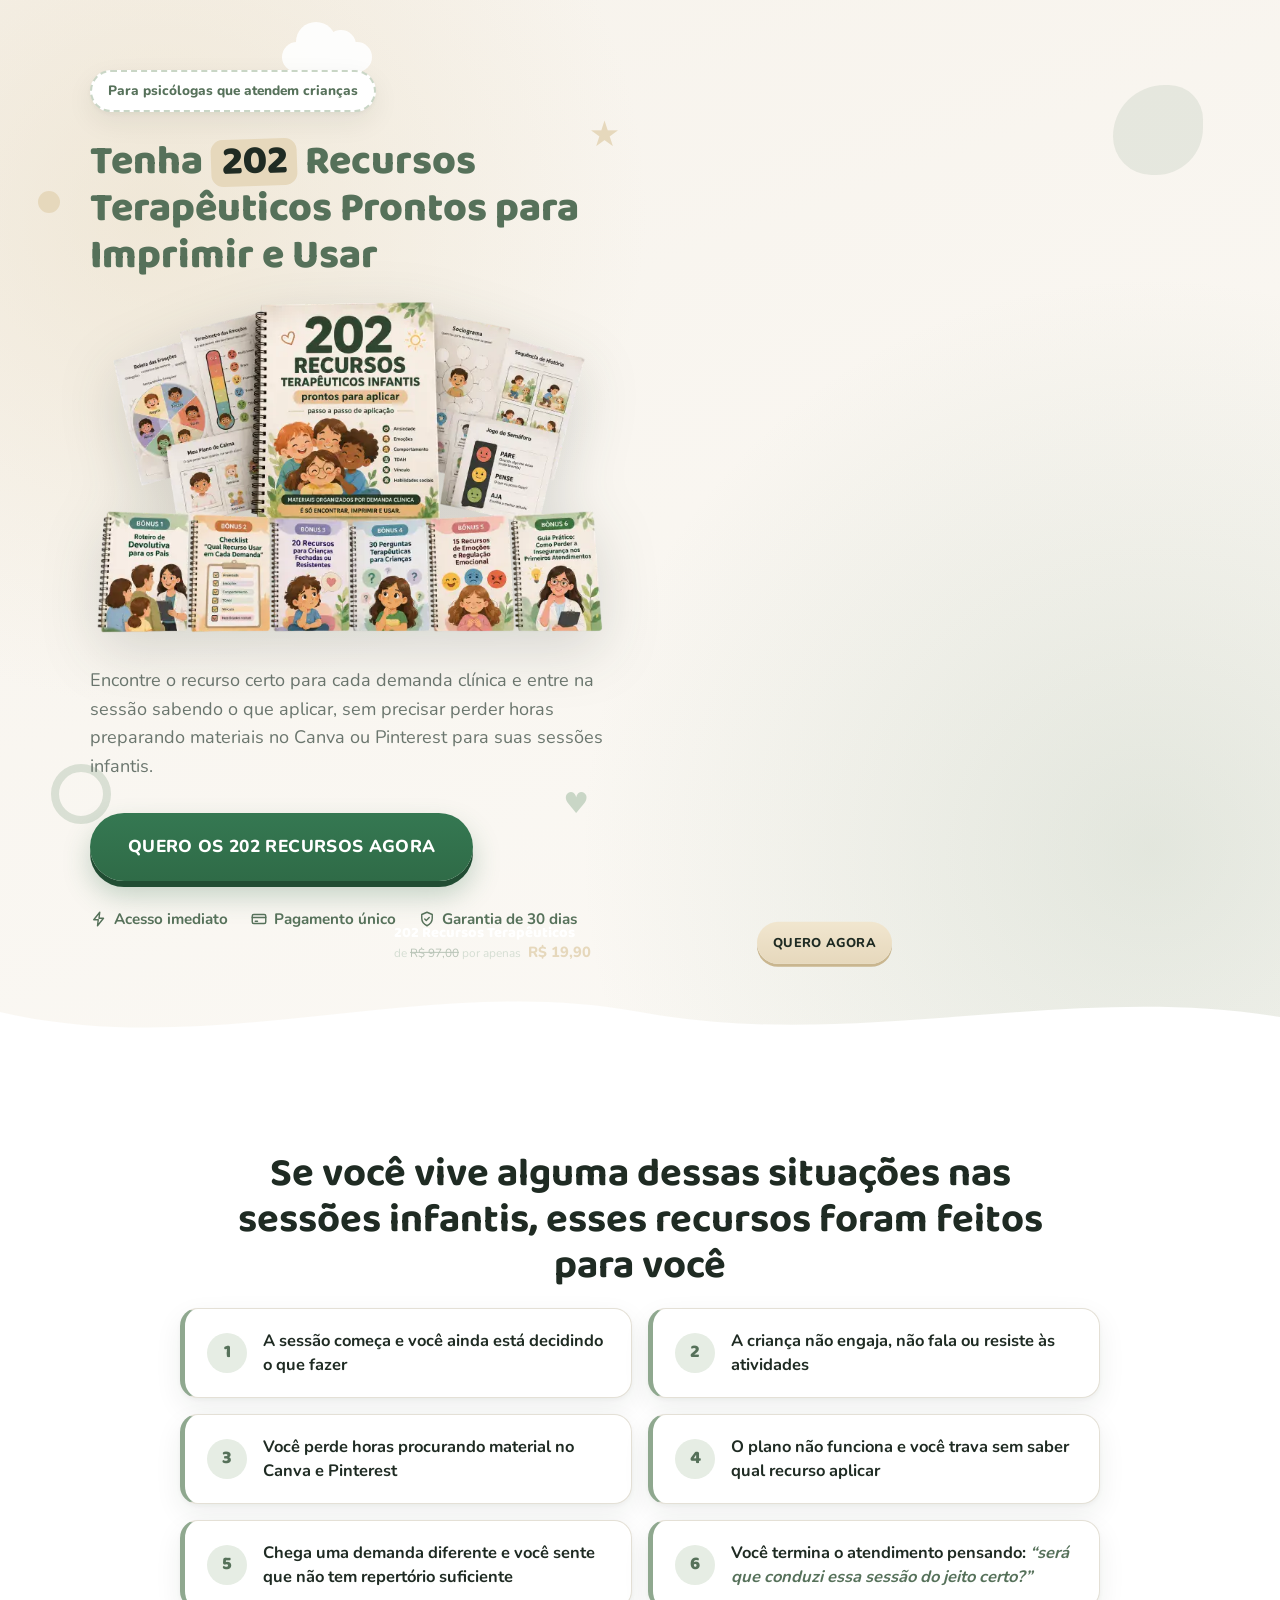
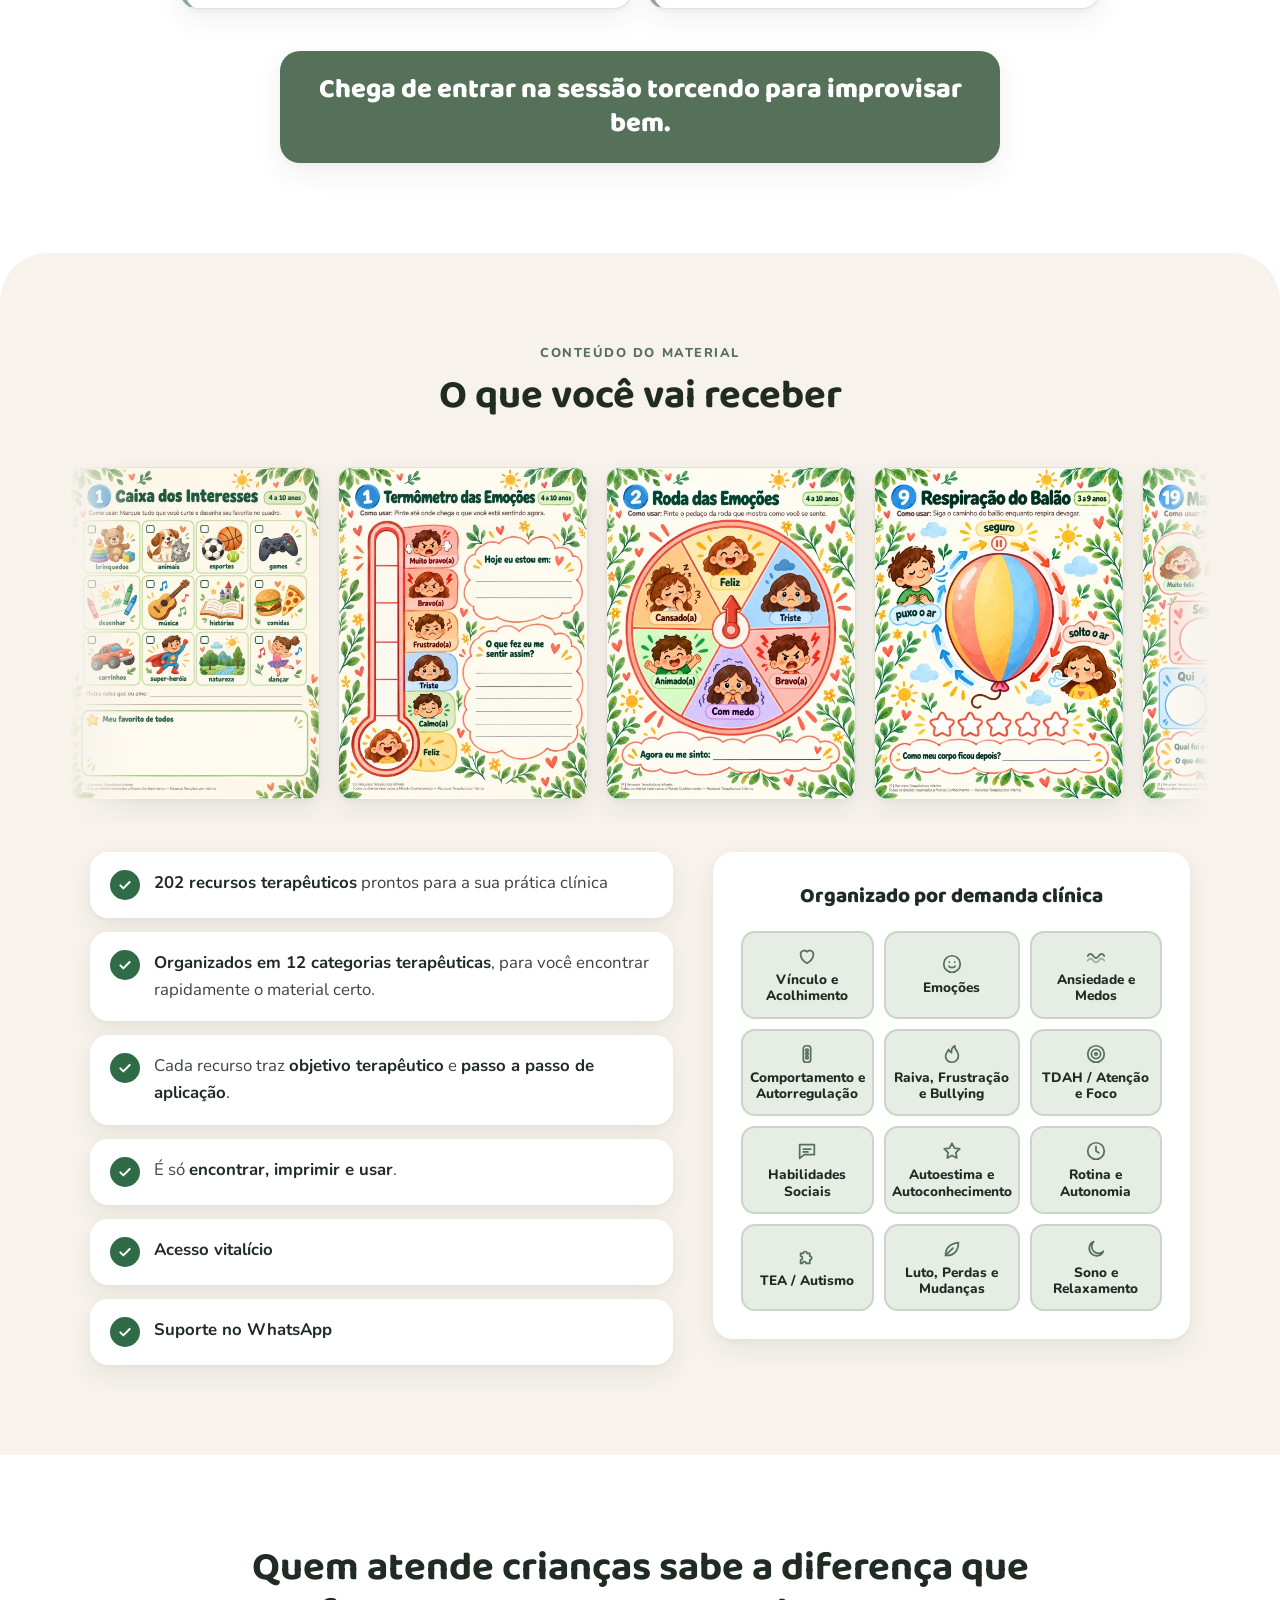
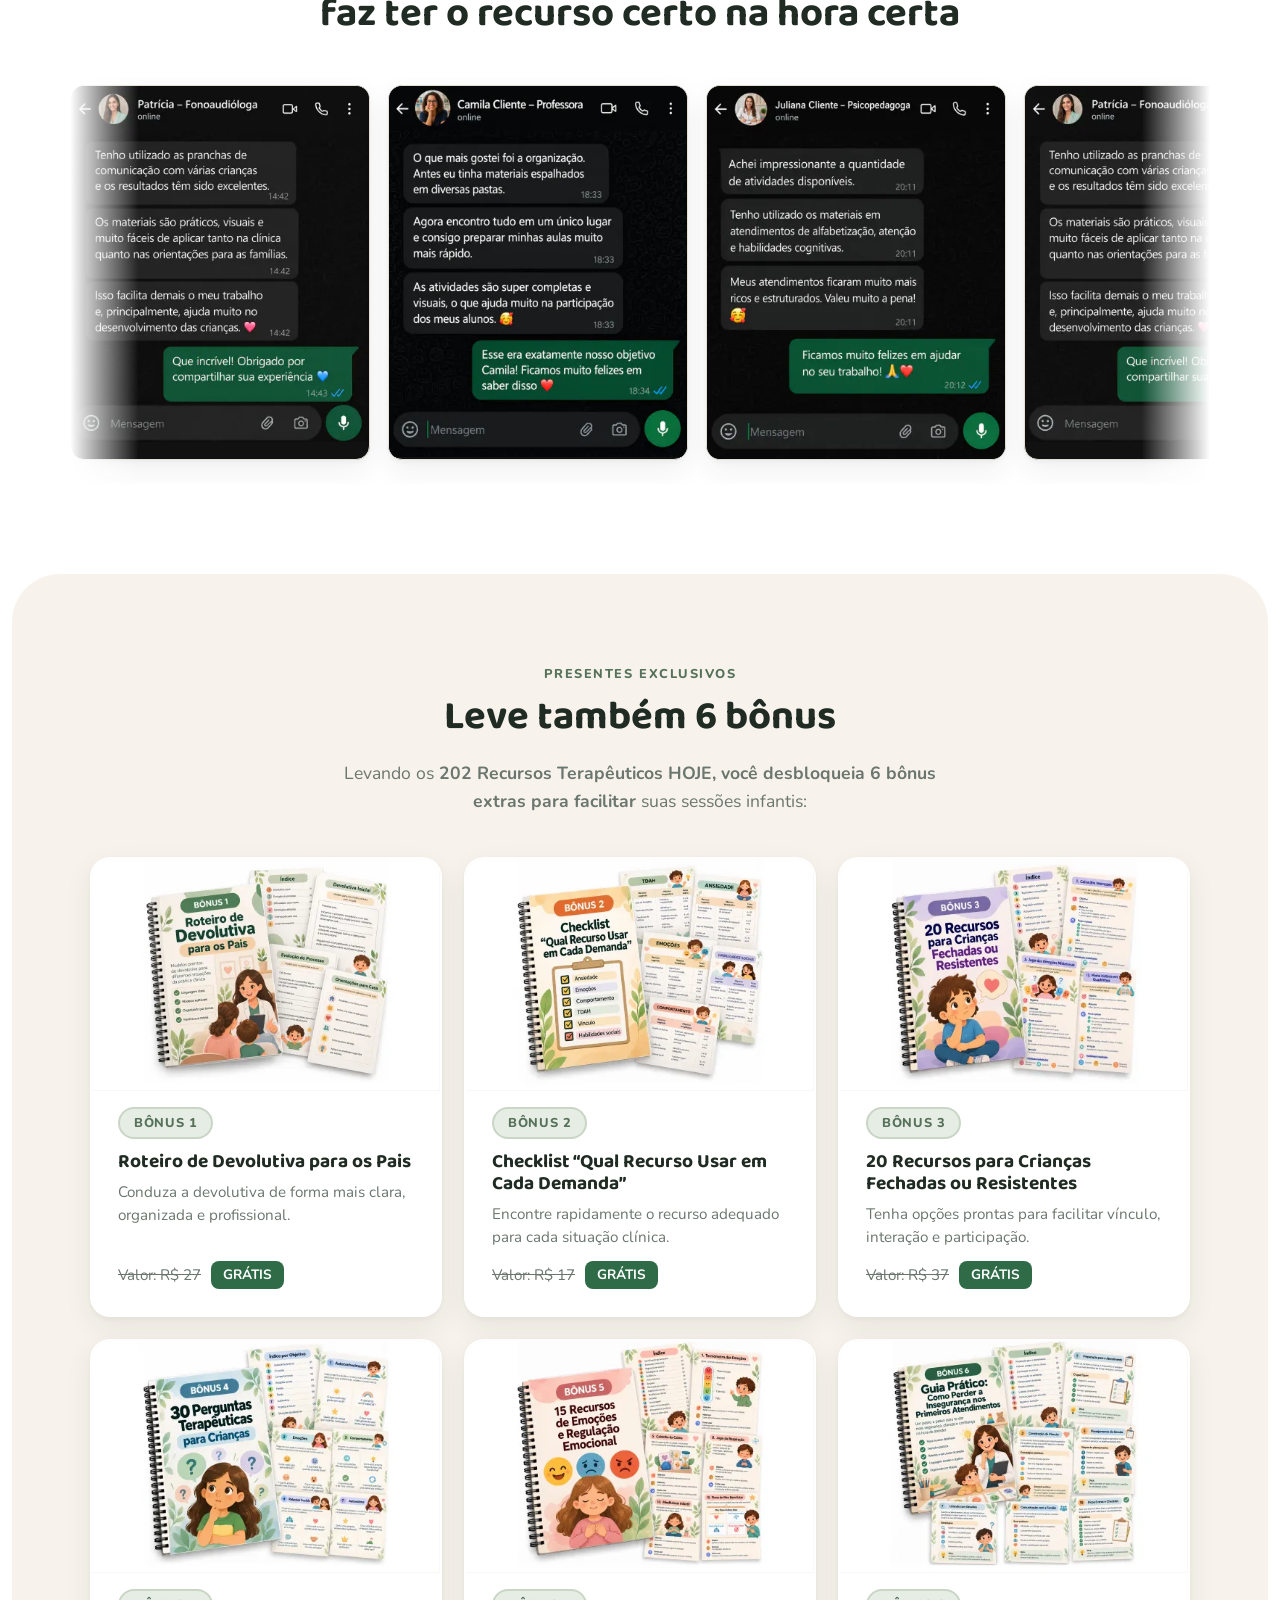
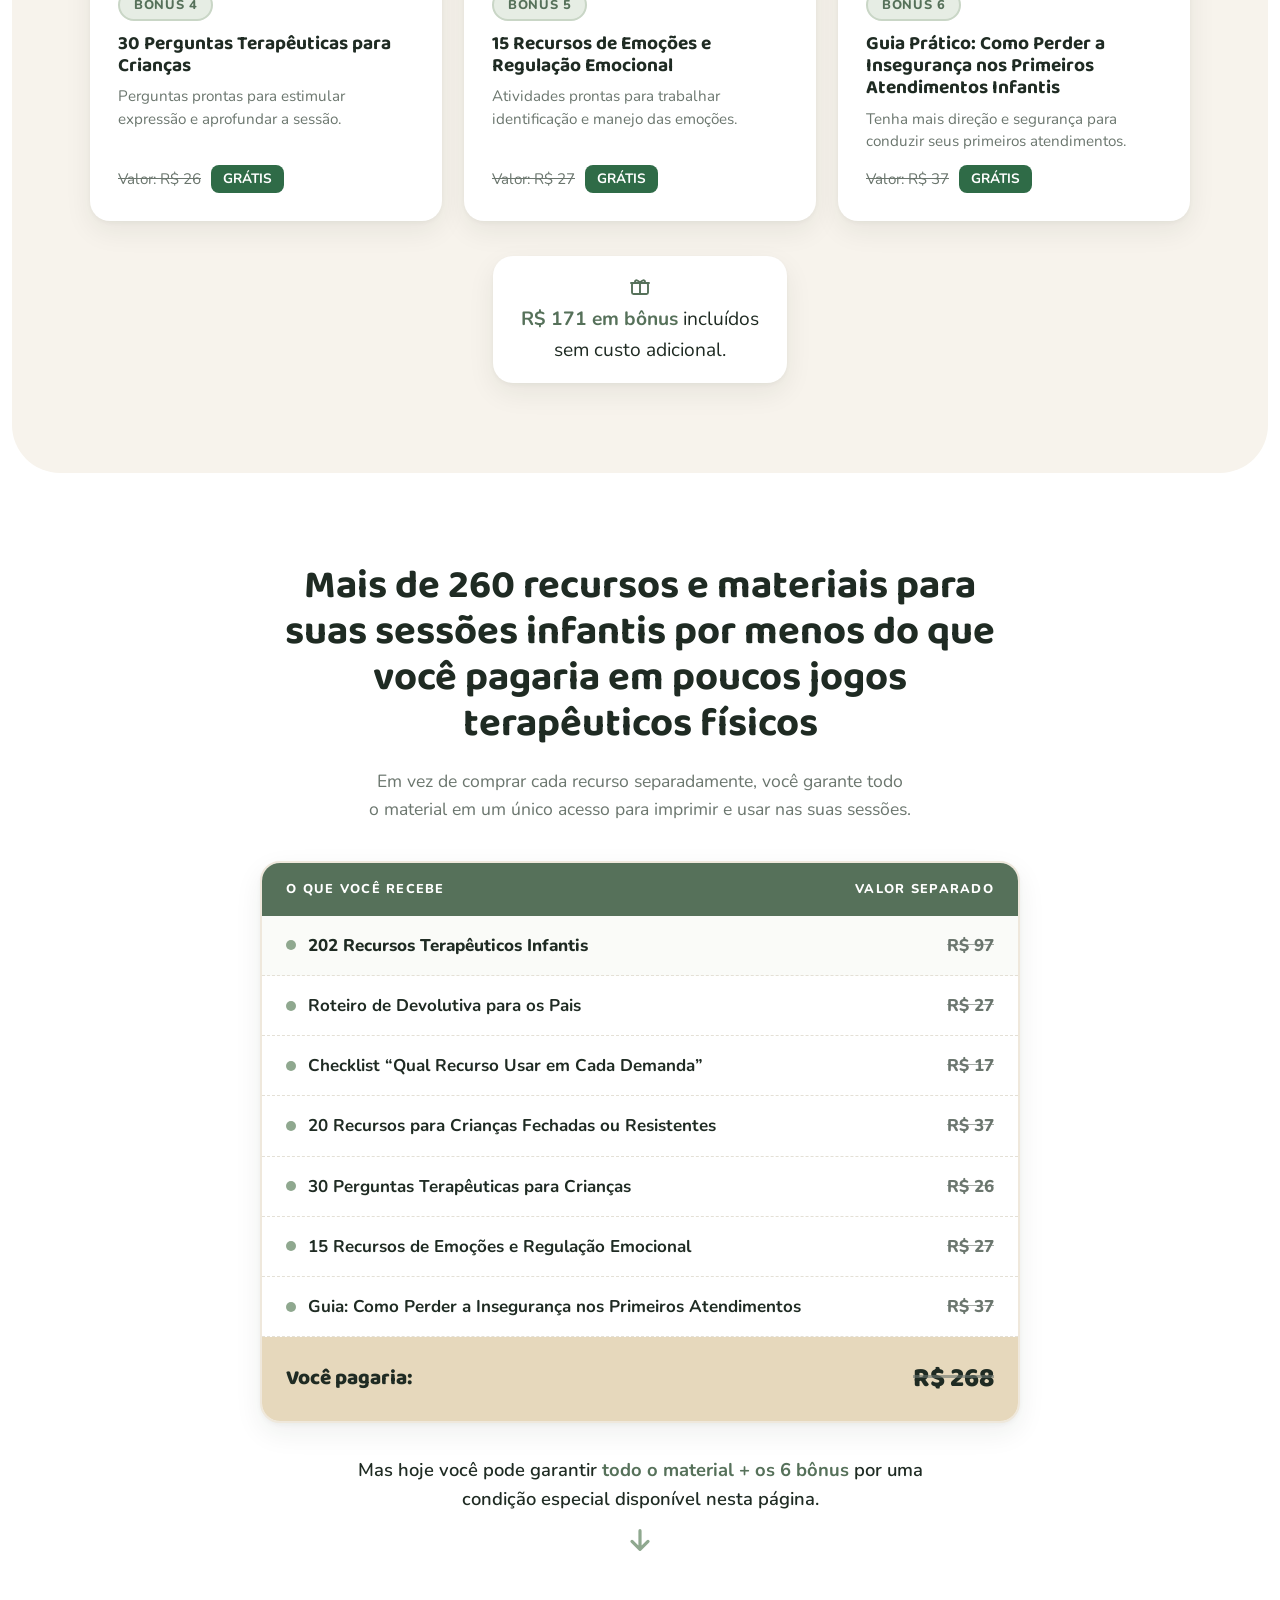
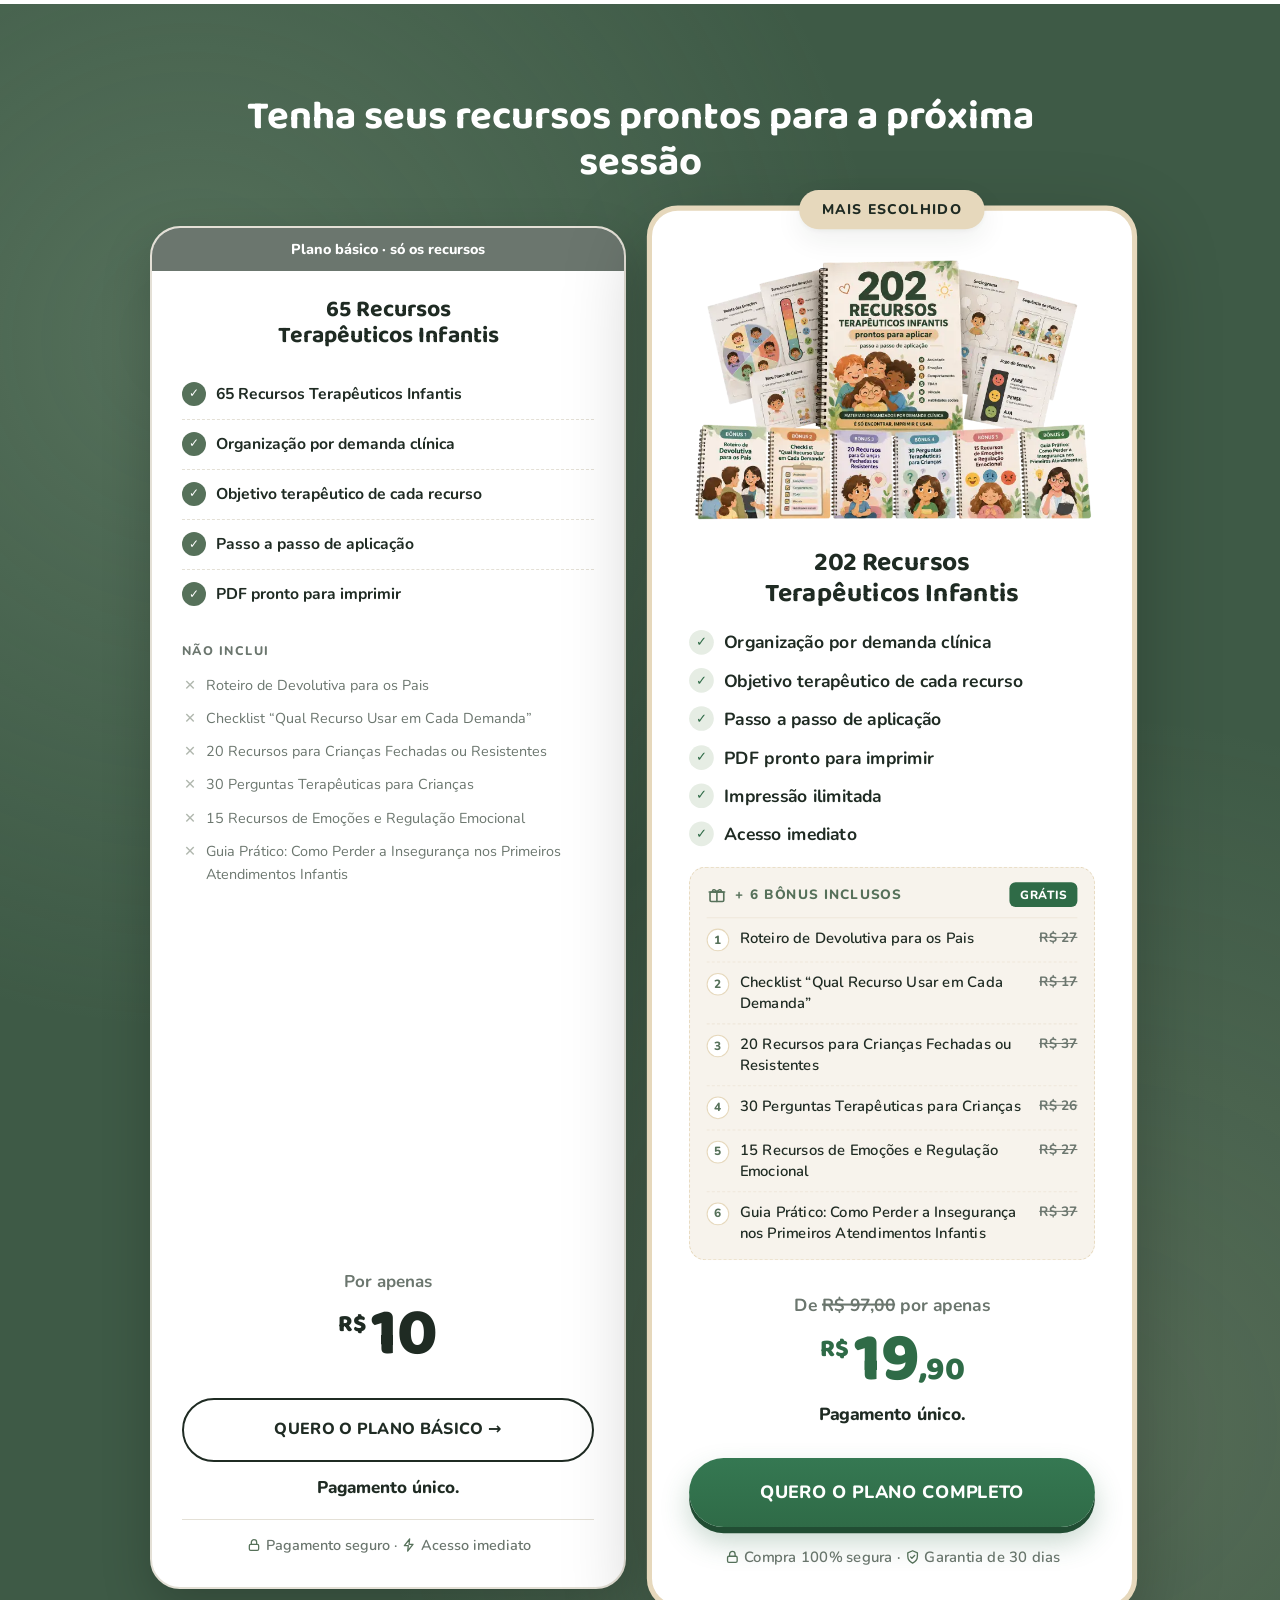
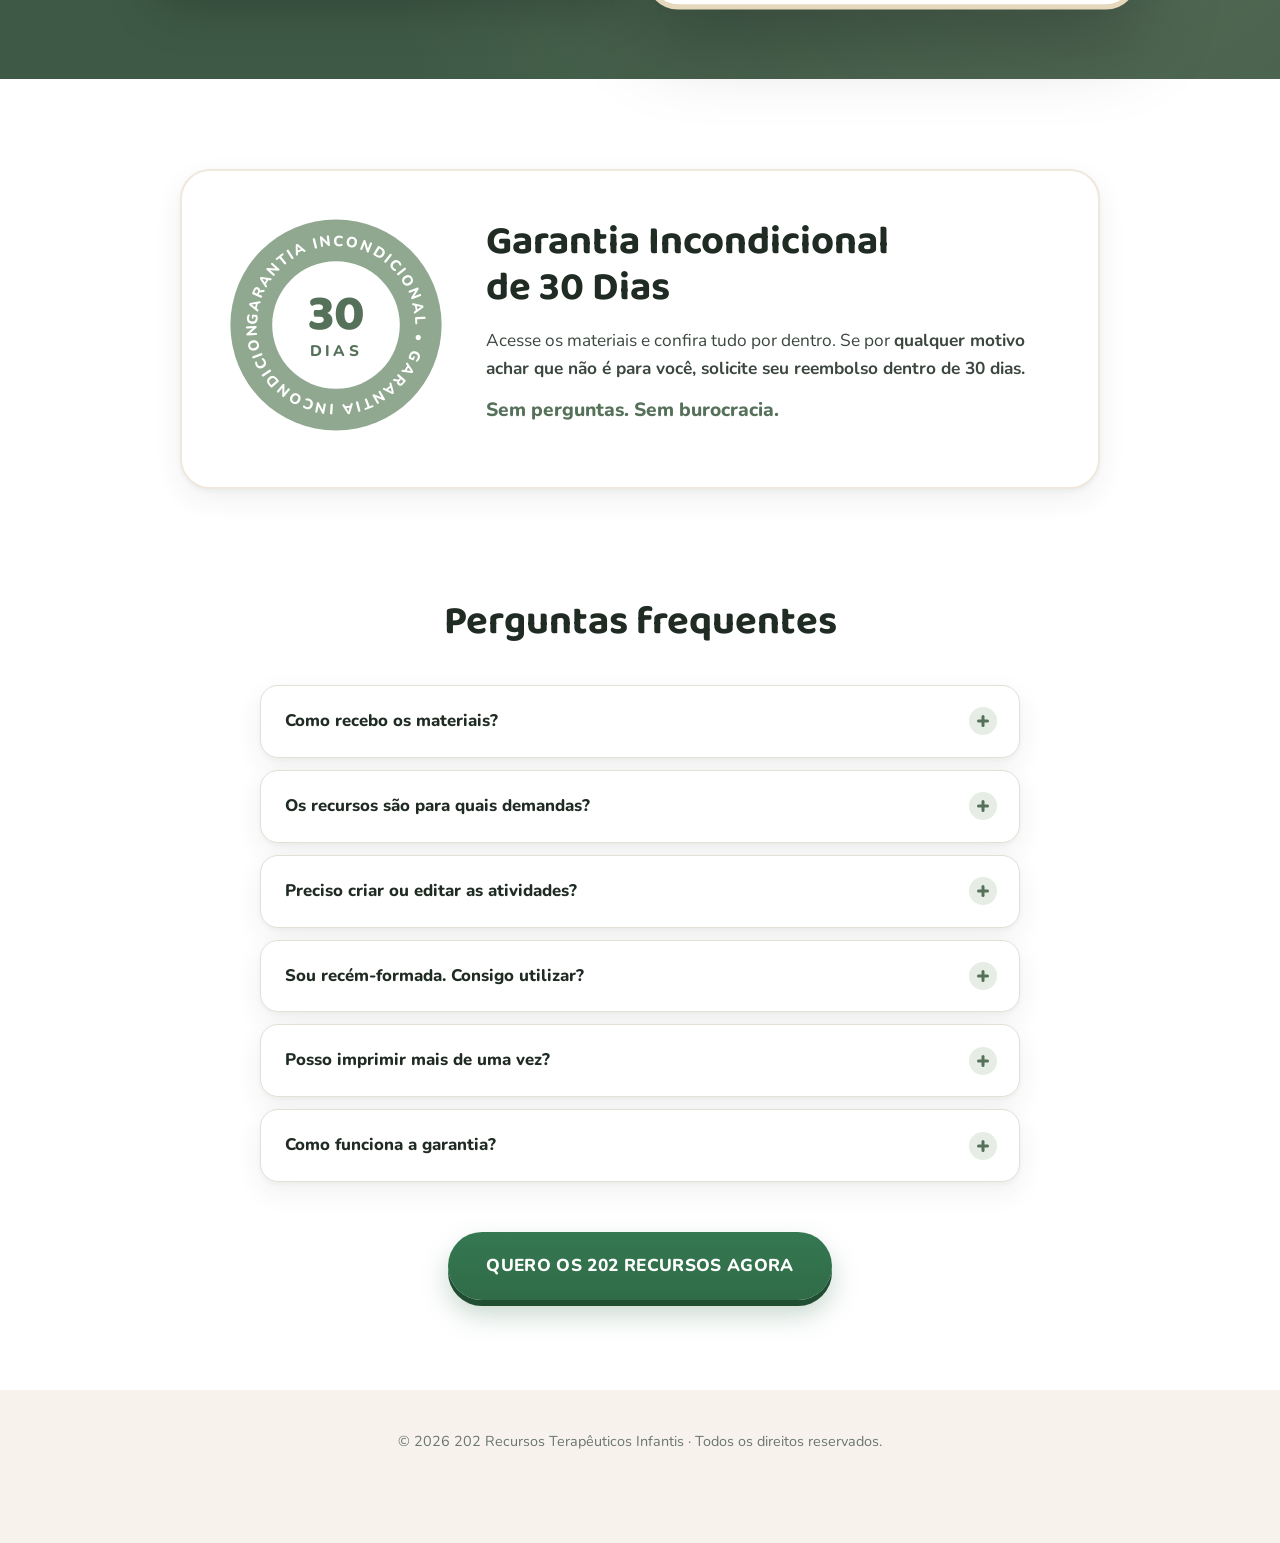
==== commit 0e425904: "roi3" ====
--- a/index.html
+++ b/index.html
@@ -196,45 +196,45 @@
             <span class="bonus-num">Bônus 1</span>
             <h3>Roteiro de Devolutiva para os Pais</h3>
             <p class="bonus-desc">Conduza a devolutiva de forma mais clara, organizada e profissional.</p>
-            <p class="price-line"><s>Valor: R$ 37</s> <b>GRÁTIS</b></p>
+            <p class="price-line"><s>Valor: R$ 27</s> <b>GRÁTIS</b></p>
           </article>
           <article class="bonus-card reveal">
             <img class="bonus-img" src="assets/2.webp" width="480" height="320" decoding="async" alt="Mockup do Bônus 2" loading="lazy">
             <span class="bonus-num">Bônus 2</span>
             <h3>Checklist “Qual Recurso Usar em Cada Demanda”</h3>
             <p class="bonus-desc">Encontre rapidamente o recurso adequado para cada situação clínica.</p>
-            <p class="price-line"><s>Valor: R$ 27</s> <b>GRÁTIS</b></p>
+            <p class="price-line"><s>Valor: R$ 17</s> <b>GRÁTIS</b></p>
           </article>
           <article class="bonus-card reveal">
             <img class="bonus-img" src="assets/3.webp" width="480" height="320" decoding="async" alt="Mockup do Bônus 3" loading="lazy">
             <span class="bonus-num">Bônus 3</span>
             <h3>20 Recursos para Crianças Fechadas ou Resistentes</h3>
             <p class="bonus-desc">Tenha opções prontas para facilitar vínculo, interação e participação.</p>
-            <p class="price-line"><s>Valor: R$ 47</s> <b>GRÁTIS</b></p>
+            <p class="price-line"><s>Valor: R$ 37</s> <b>GRÁTIS</b></p>
           </article>
           <article class="bonus-card reveal">
             <img class="bonus-img" src="assets/4.webp" width="480" height="320" decoding="async" alt="Mockup do Bônus 4" loading="lazy">
             <span class="bonus-num">Bônus 4</span>
             <h3>30 Perguntas Terapêuticas para Crianças</h3>
             <p class="bonus-desc">Perguntas prontas para estimular expressão e aprofundar a sessão.</p>
-            <p class="price-line"><s>Valor: R$ 36</s> <b>GRÁTIS</b></p>
+            <p class="price-line"><s>Valor: R$ 26</s> <b>GRÁTIS</b></p>
           </article>
           <article class="bonus-card reveal">
             <img class="bonus-img" src="assets/5.webp" width="480" height="320" decoding="async" alt="Mockup do Bônus 5" loading="lazy">
             <span class="bonus-num">Bônus 5</span>
             <h3>15 Recursos de Emoções e Regulação Emocional</h3>
             <p class="bonus-desc">Atividades prontas para trabalhar identificação e manejo das emoções.</p>
-            <p class="price-line"><s>Valor: R$ 37</s> <b>GRÁTIS</b></p>
+            <p class="price-line"><s>Valor: R$ 27</s> <b>GRÁTIS</b></p>
           </article>
           <article class="bonus-card reveal">
             <img class="bonus-img" src="assets/6.webp" width="480" height="320" decoding="async" alt="Mockup do Bônus 6" loading="lazy">
             <span class="bonus-num">Bônus 6</span>
             <h3>Guia Prático: Como Perder a Insegurança nos Primeiros Atendimentos Infantis</h3>
             <p class="bonus-desc">Tenha mais direção e segurança para conduzir seus primeiros atendimentos.</p>
-            <p class="price-line"><s>Valor: R$ 47</s> <b>GRÁTIS</b></p>
-          </article>
-        </div>
-        <p class="bonus-total reveal"><svg class="ico"><use href="#i-gift"/></svg> <span><strong>R$ 231 em bônus</strong> incluídos <br>sem custo adicional.</span></p>
+            <p class="price-line"><s>Valor: R$ 37</s> <b>GRÁTIS</b></p>
+          </article>
+        </div>
+        <p class="bonus-total reveal"><svg class="ico"><use href="#i-gift"/></svg> <span><strong>R$ 171 em bônus</strong> incluídos <br>sem custo adicional.</span></p>
       </div>
     </section>
 
@@ -255,31 +255,31 @@
           </div>
           <div class="vt-row">
             <span><i class="vt-dot"></i>Roteiro de Devolutiva para os Pais</span>
+            <span class="vt-price">R$ 27</span>
+          </div>
+          <div class="vt-row">
+            <span><i class="vt-dot"></i>Checklist “Qual Recurso Usar em Cada Demanda”</span>
+            <span class="vt-price">R$ 17</span>
+          </div>
+          <div class="vt-row">
+            <span><i class="vt-dot"></i>20 Recursos para Crianças Fechadas ou Resistentes</span>
             <span class="vt-price">R$ 37</span>
           </div>
           <div class="vt-row">
-            <span><i class="vt-dot"></i>Checklist “Qual Recurso Usar em Cada Demanda”</span>
+            <span><i class="vt-dot"></i>30 Perguntas Terapêuticas para Crianças</span>
+            <span class="vt-price">R$ 26</span>
+          </div>
+          <div class="vt-row">
+            <span><i class="vt-dot"></i>15 Recursos de Emoções e Regulação Emocional</span>
             <span class="vt-price">R$ 27</span>
           </div>
           <div class="vt-row">
-            <span><i class="vt-dot"></i>20 Recursos para Crianças Fechadas ou Resistentes</span>
-            <span class="vt-price">R$ 47</span>
-          </div>
-          <div class="vt-row">
-            <span><i class="vt-dot"></i>30 Perguntas Terapêuticas para Crianças</span>
-            <span class="vt-price">R$ 36</span>
-          </div>
-          <div class="vt-row">
-            <span><i class="vt-dot"></i>15 Recursos de Emoções e Regulação Emocional</span>
+            <span><i class="vt-dot"></i>Guia: Como Perder a Insegurança nos Primeiros Atendimentos</span>
             <span class="vt-price">R$ 37</span>
-          </div>
-          <div class="vt-row">
-            <span><i class="vt-dot"></i>Guia: Como Perder a Insegurança nos Primeiros Atendimentos</span>
-            <span class="vt-price">R$ 47</span>
           </div>
           <div class="vt-row vt-total">
             <span>Você pagaria:</span>
-            <span class="vt-price">R$ 328</span>
+            <span class="vt-price">R$ 268</span>
           </div>
         </div>
 
@@ -317,7 +317,7 @@
 
             <div class="price price-basic">
               <p class="from">Por apenas</p>
-              <p class="now"><small>R$</small>14<span>,90</span></p>
+              <p class="now"><small>R$</small>10</p>
             </div>
 
             <a href="https://pay.wiapy.com/qN2pvxGVqrxl" class="btn btn-outline btn-block checkout-link" data-plan="basico">QUERO O PLANO BÁSICO →</a>
@@ -345,18 +345,18 @@
                 <span class="gift-free">GRÁTIS</span>
               </div>
               <ul class="gift-list">
-                <li><span class="gift-n">1</span><span class="gift-name">Roteiro de Devolutiva para os Pais</span><s>R$ 37</s></li>
-                <li><span class="gift-n">2</span><span class="gift-name">Checklist “Qual Recurso Usar em Cada Demanda”</span><s>R$ 27</s></li>
-                <li><span class="gift-n">3</span><span class="gift-name">20 Recursos para Crianças Fechadas ou Resistentes</span><s>R$ 47</s></li>
-                <li><span class="gift-n">4</span><span class="gift-name">30 Perguntas Terapêuticas para Crianças</span><s>R$ 36</s></li>
-                <li><span class="gift-n">5</span><span class="gift-name">15 Recursos de Emoções e Regulação Emocional</span><s>R$ 37</s></li>
-                <li><span class="gift-n">6</span><span class="gift-name">Guia Prático: Como Perder a Insegurança nos Primeiros Atendimentos Infantis</span><s>R$ 47</s></li>
+                <li><span class="gift-n">1</span><span class="gift-name">Roteiro de Devolutiva para os Pais</span><s>R$ 27</s></li>
+                <li><span class="gift-n">2</span><span class="gift-name">Checklist “Qual Recurso Usar em Cada Demanda”</span><s>R$ 17</s></li>
+                <li><span class="gift-n">3</span><span class="gift-name">20 Recursos para Crianças Fechadas ou Resistentes</span><s>R$ 37</s></li>
+                <li><span class="gift-n">4</span><span class="gift-name">30 Perguntas Terapêuticas para Crianças</span><s>R$ 26</s></li>
+                <li><span class="gift-n">5</span><span class="gift-name">15 Recursos de Emoções e Regulação Emocional</span><s>R$ 27</s></li>
+                <li><span class="gift-n">6</span><span class="gift-name">Guia Prático: Como Perder a Insegurança nos Primeiros Atendimentos Infantis</span><s>R$ 37</s></li>
               </ul>
             </div>
 
             <div class="price">
               <p class="from">De <s>R$ 97,00</s> por apenas</p>
-              <p class="now"><small>R$</small>27<span>,90</span></p>
+              <p class="now"><small>R$</small>19<span>,90</span></p>
               <p class="once">Pagamento único.</p>
             </div>
 
@@ -439,7 +439,7 @@
   <div class="sticky-buy" id="stickyBuy">
     <div class="sb-info">
       <strong>202 Recursos Terapêuticos</strong>
-      <span>de <s>R$ 97,00</s> por apenas <b>R$ 27,90</b></span>
+      <span>de <s>R$ 97,00</s> por apenas <b>R$ 19,90</b></span>
     </div>
     <a href="https://pay.wiapy.com/loVNq_pP4odZ" class="sb-btn checkout-link">QUERO AGORA</a>
   </div>
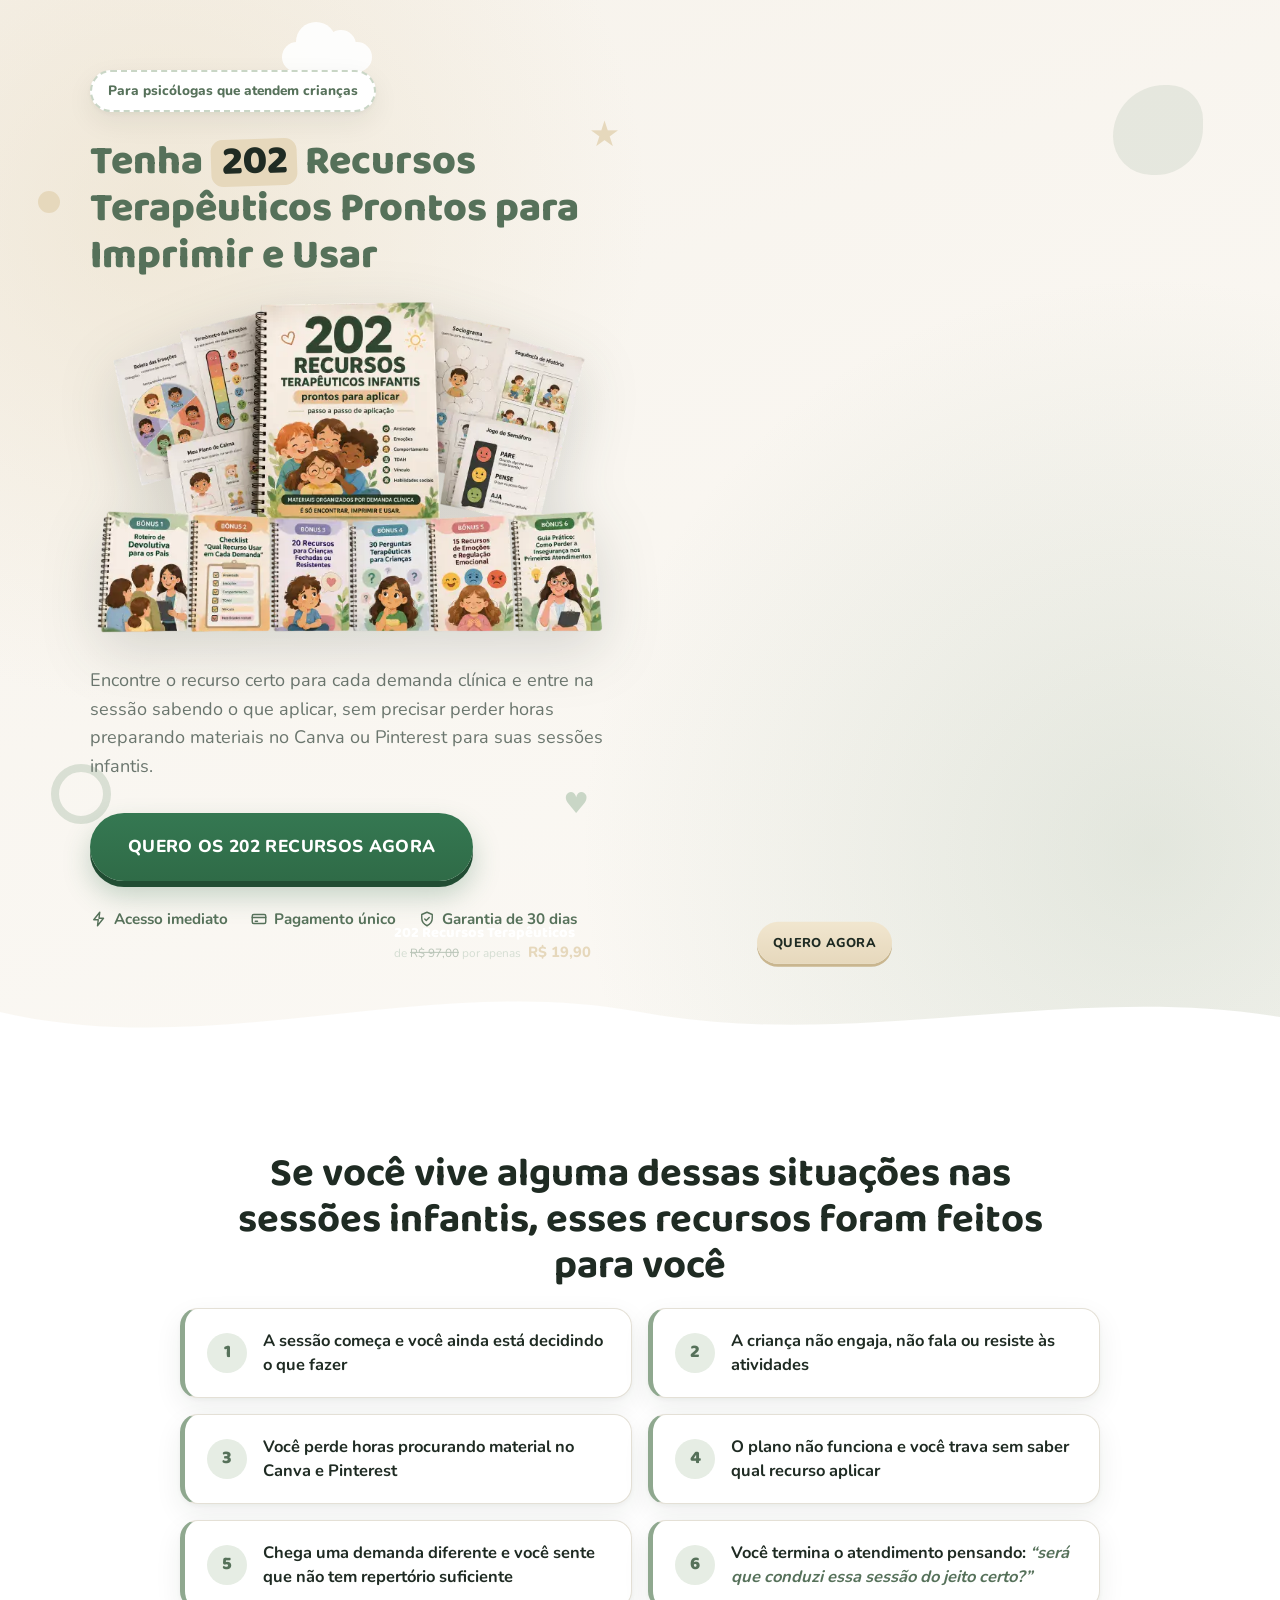
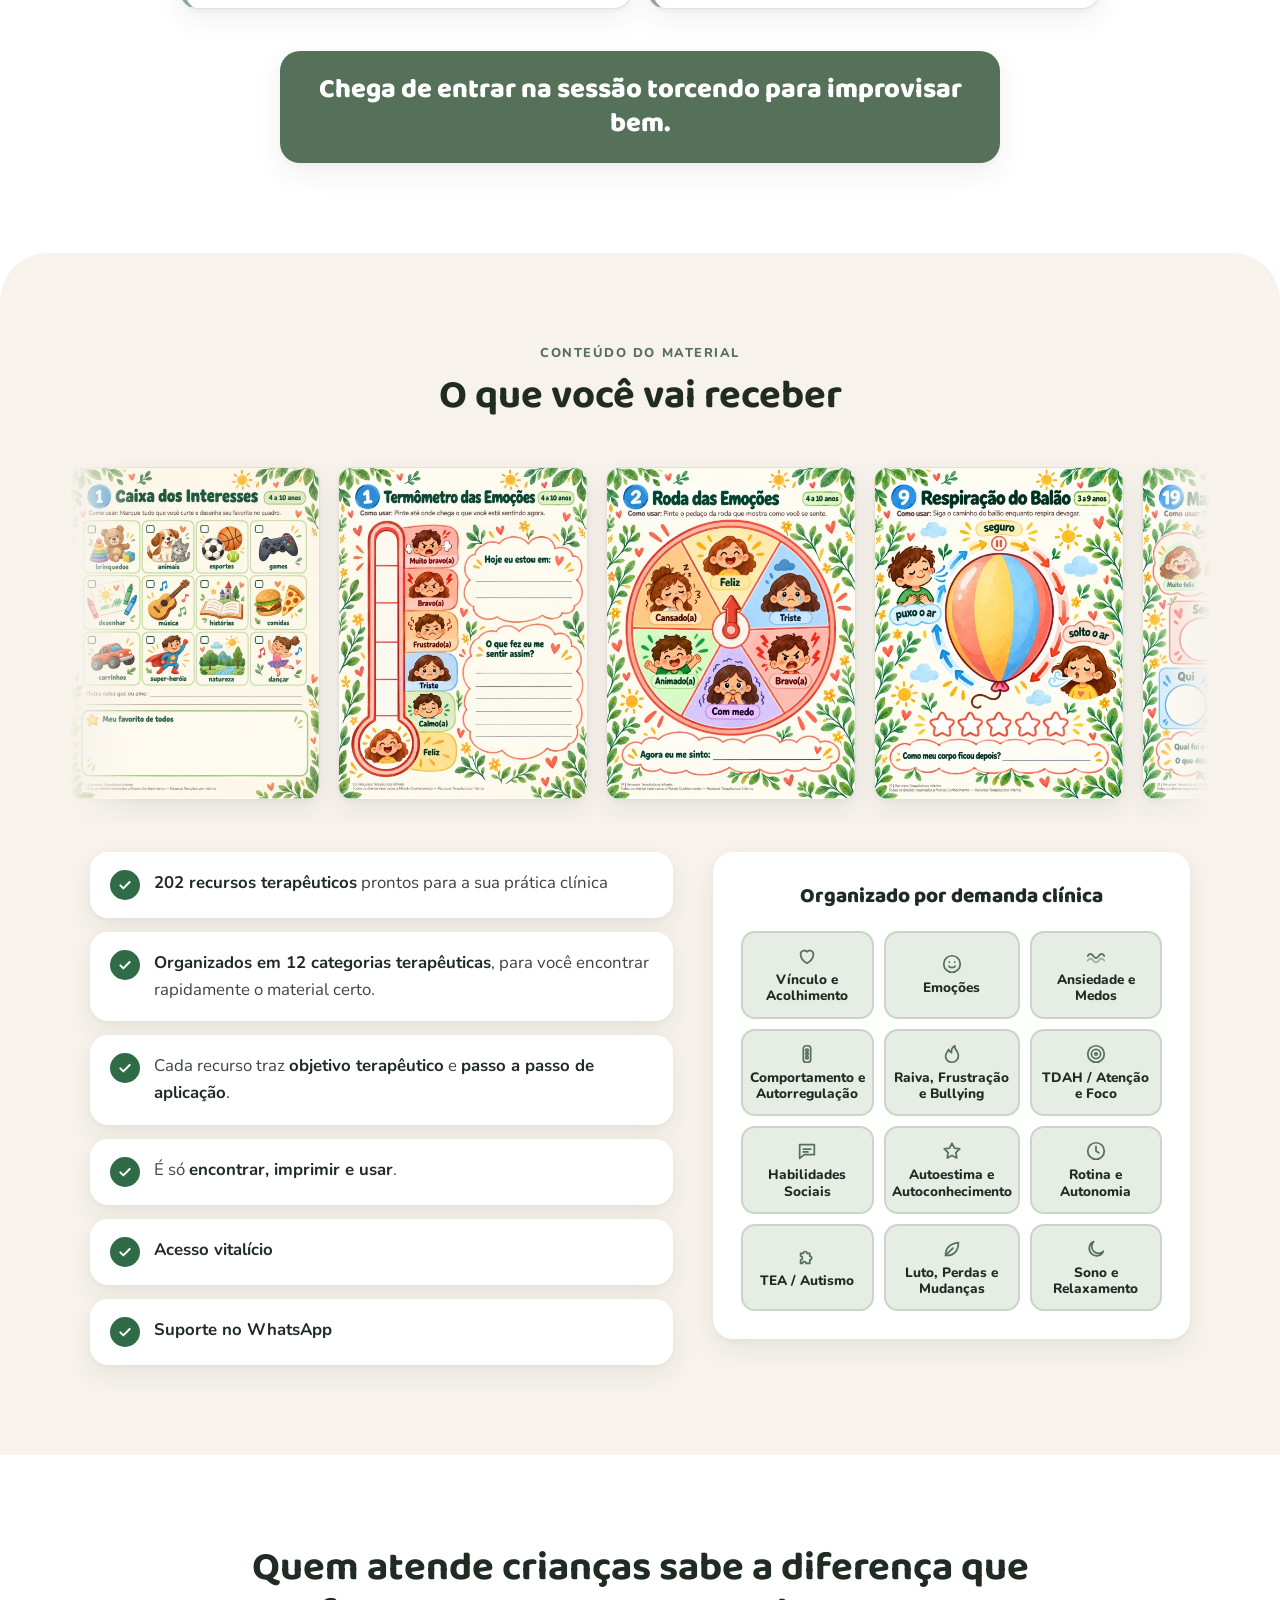
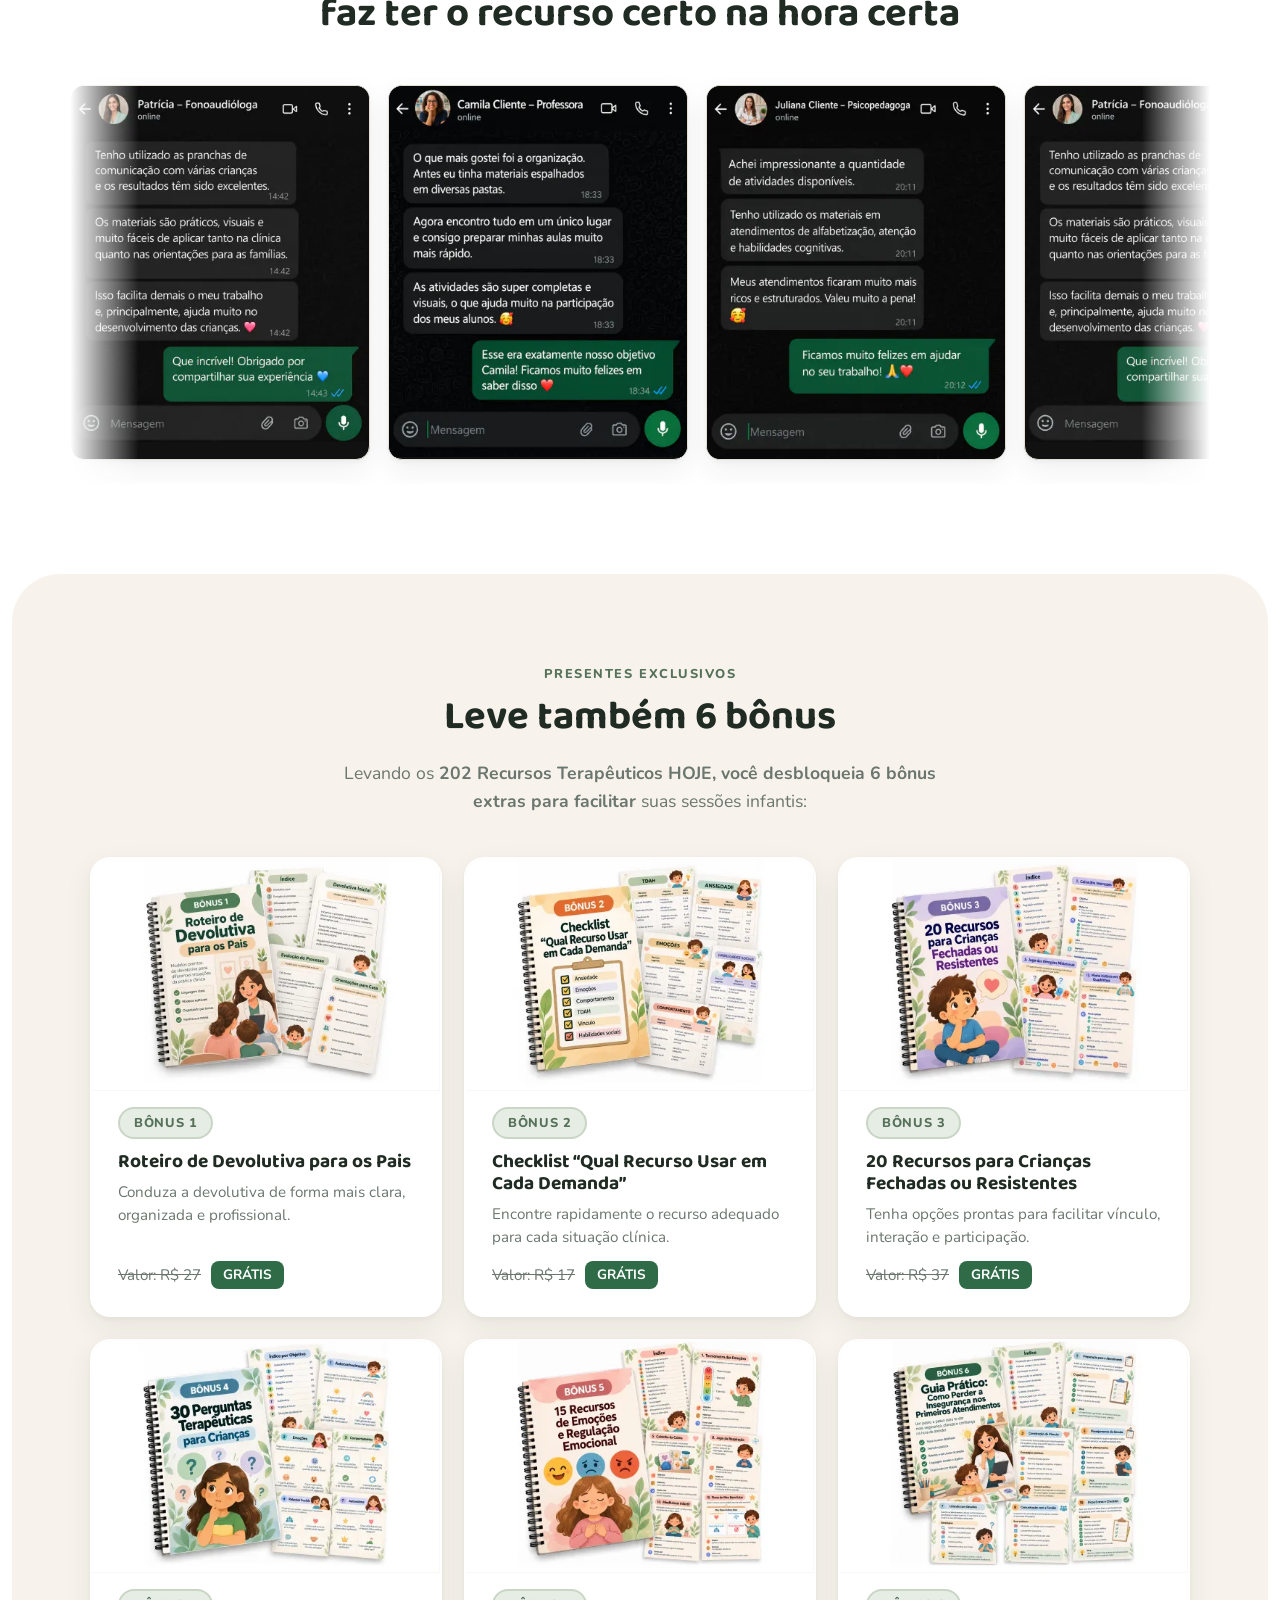
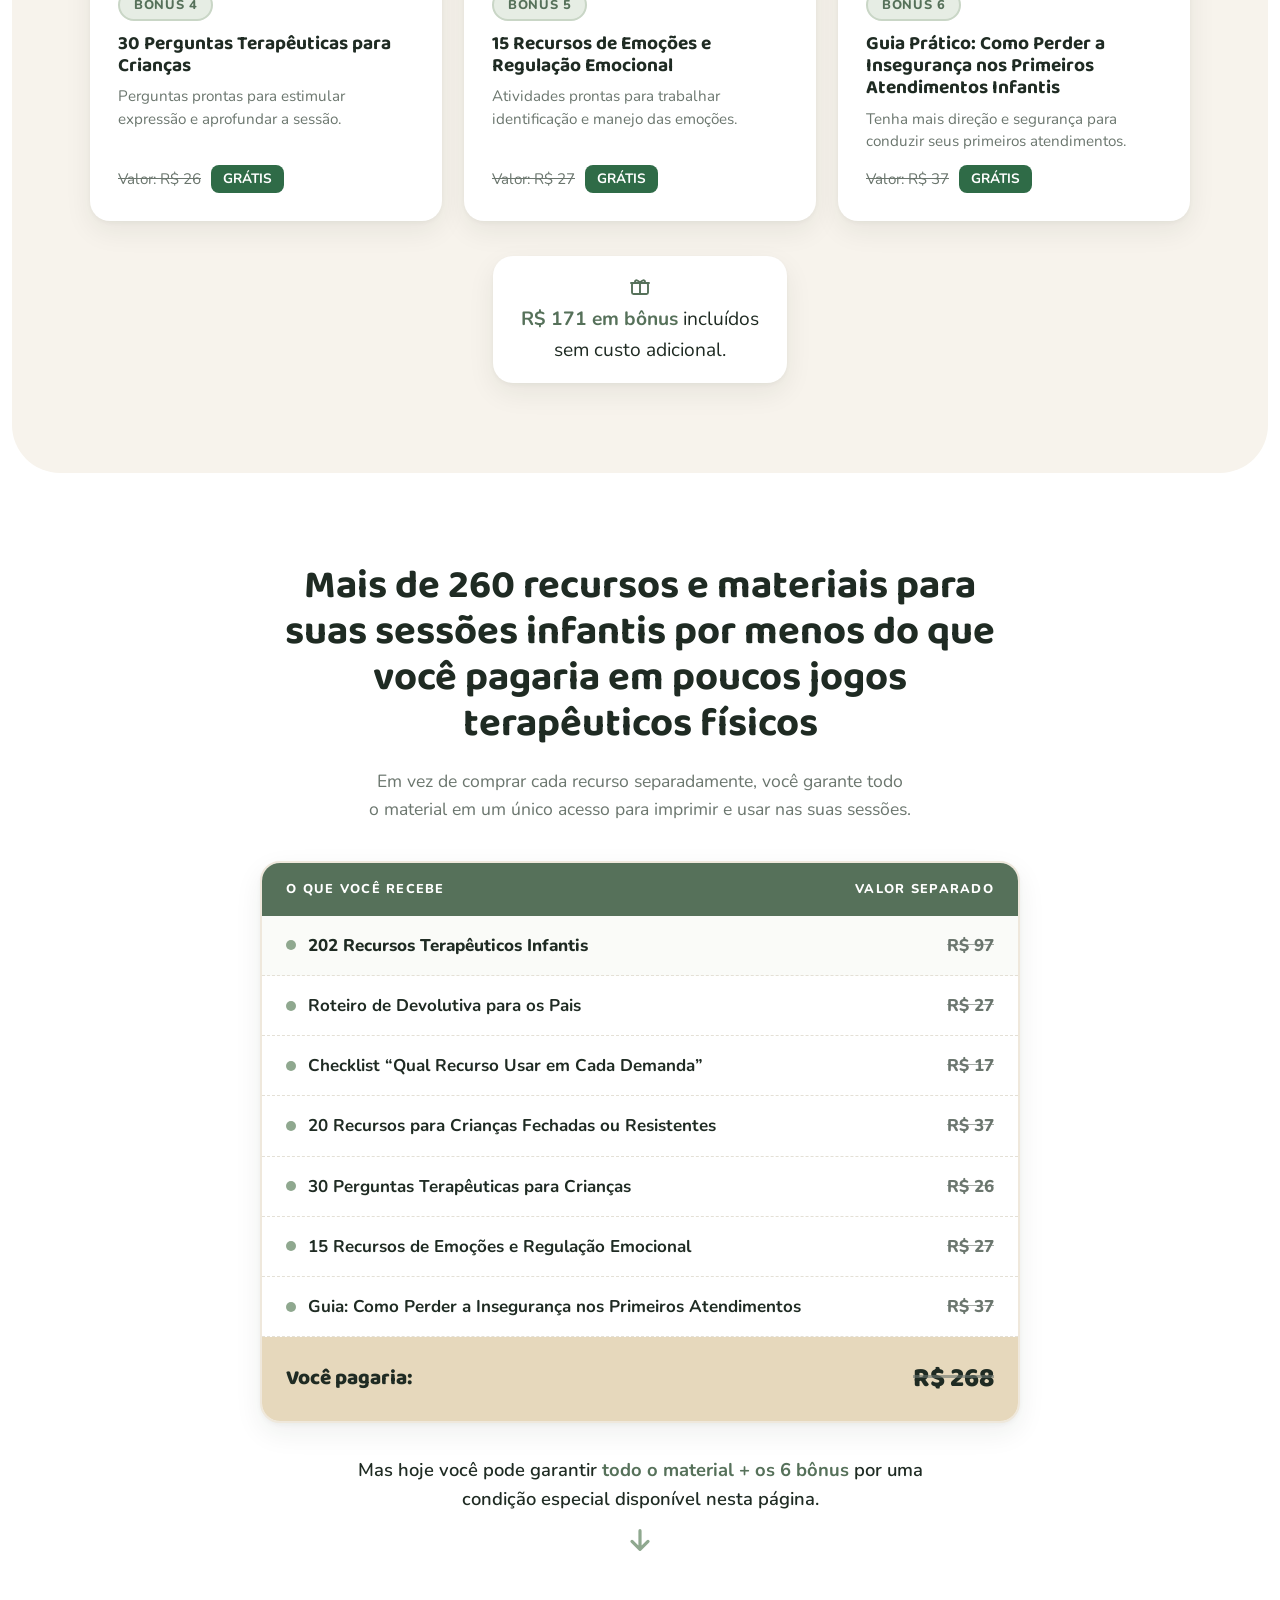
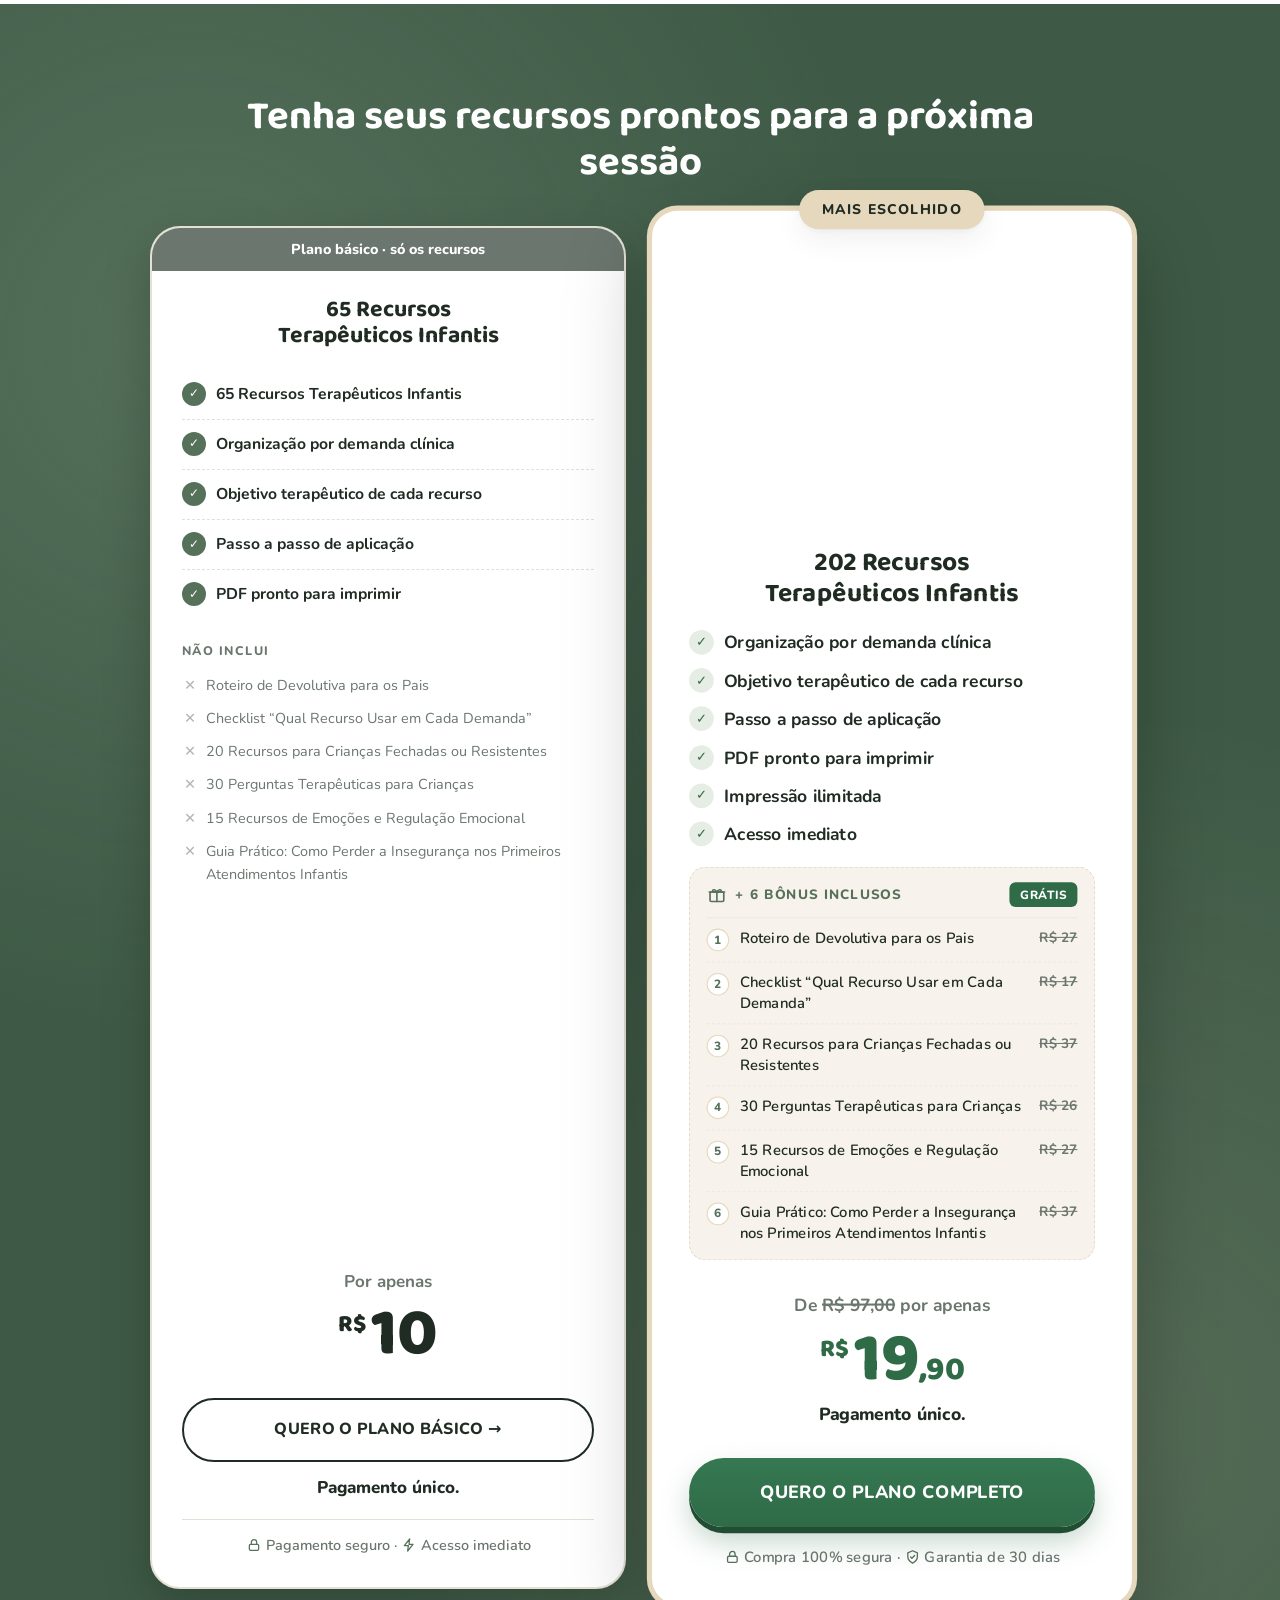
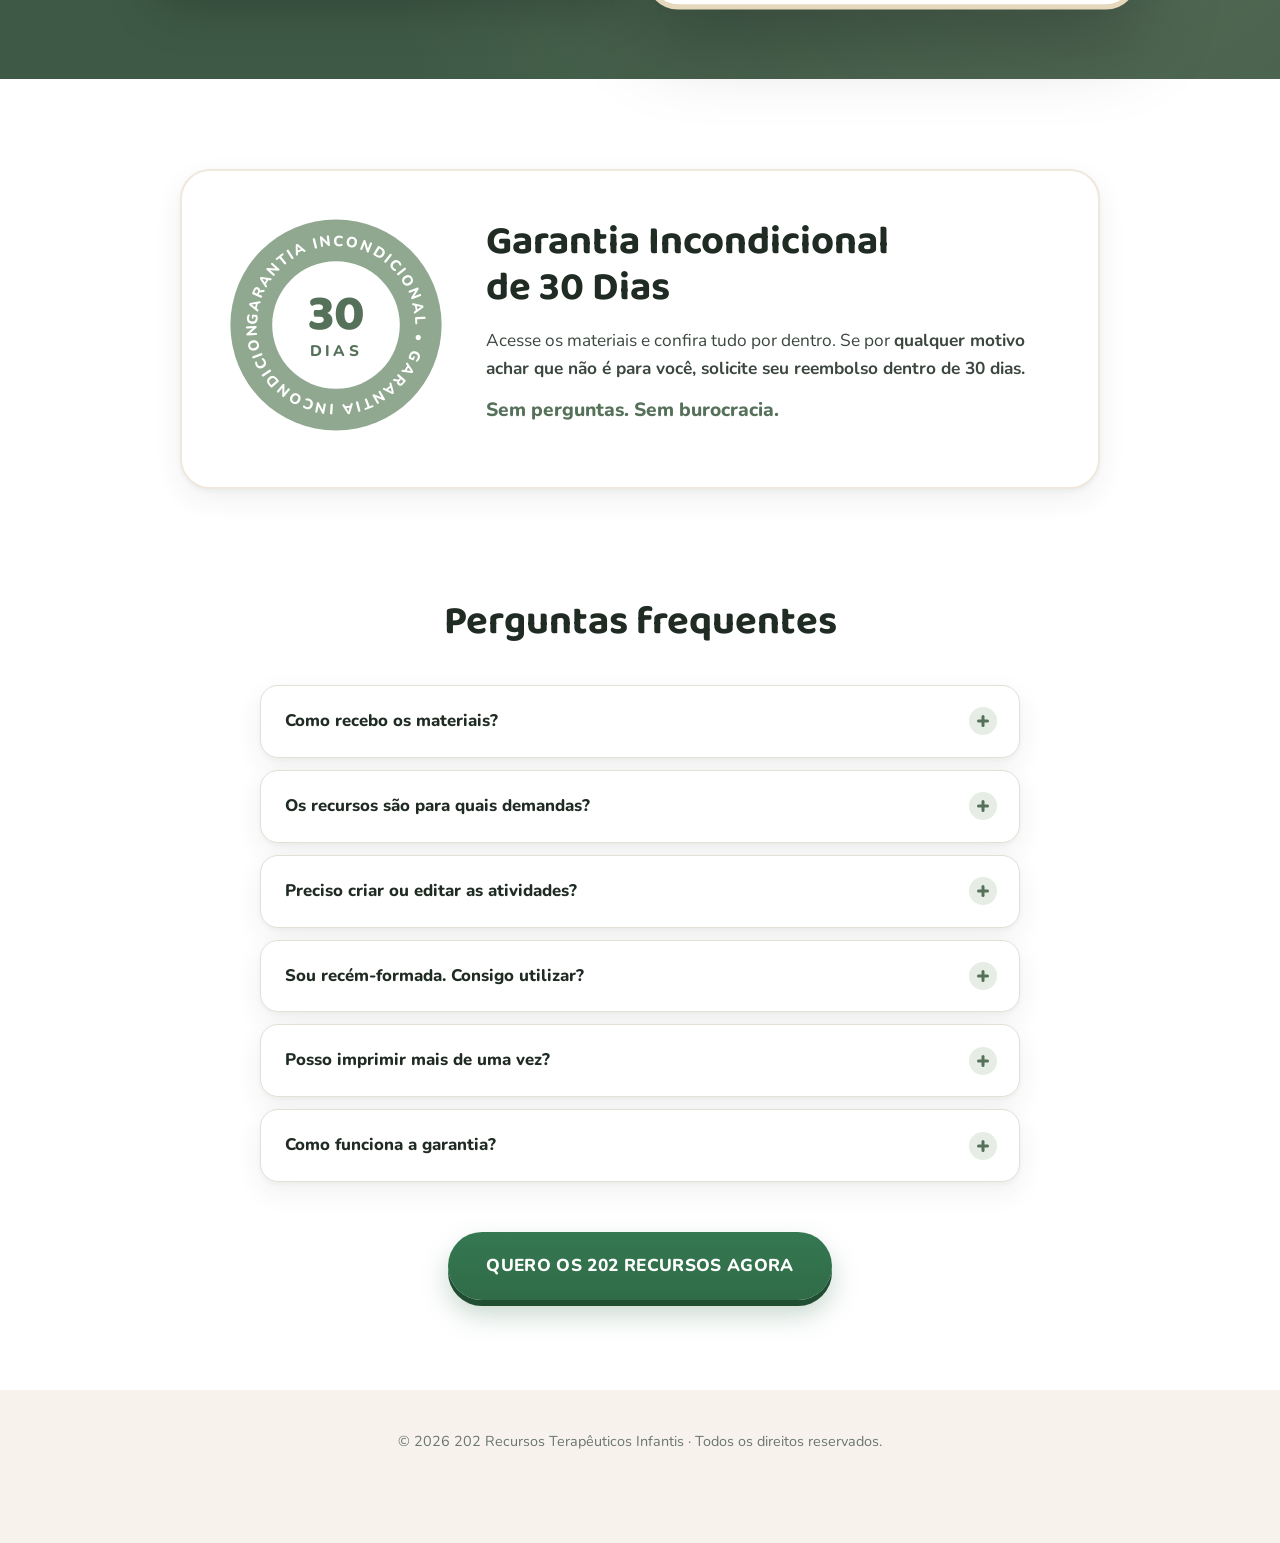
==== commit c40cc1fc: "150k" ====
--- a/index.html
+++ b/index.html
@@ -21,7 +21,29 @@
 .sb-btn{flex:none;text-decoration:none;font-weight:800;font-size:.8rem;letter-spacing:.02em;color:var(--ink);background:linear-gradient(180deg,#F1E6CF 0%,var(--sand) 100%);padding:11px 16px;border-radius:999px;box-shadow:0 3px 0 #C9B68F;transition:transform .2s ease}
 .sb-btn:active{transform:translateY(3px);box-shadow:0 1px 0 #C9B68F}
 .footer{padding-bottom:90px}
-@media (min-width:641px){.sb-info span{display:block}.sb-info b{display:inline;margin-left:4px}}</style>
+@media (min-width:641px){.sb-info span{display:block}.sb-info b{display:inline;margin-left:4px}}
+/* Popup de oferta ao clicar no plano básico */
+.downsell{border:none;padding:0;background:transparent;max-width:440px;width:calc(100% - 28px);margin:auto;overflow:visible}
+.downsell::backdrop{background:rgba(31,43,35,.62)}
+.downsell[open]{animation:ds-in .3s ease}
+@keyframes ds-in{from{opacity:0;transform:translateY(18px) scale(.97)}to{opacity:1;transform:none}}
+.ds-card{position:relative;background:var(--white);border:4px solid var(--sand);border-radius:24px;padding:30px 22px 22px;text-align:center;box-shadow:0 30px 80px rgba(0,0,0,.3)}
+.ds-close{position:absolute;top:10px;right:10px;width:34px;height:34px;border-radius:50%;border:none;background:var(--beige);color:var(--muted);font-size:1.3rem;line-height:1;cursor:pointer}
+.ds-tag{display:inline-block;background:var(--sand);color:var(--ink);font-weight:800;font-size:.75rem;letter-spacing:.08em;text-transform:uppercase;padding:5px 14px;border-radius:999px;margin-bottom:12px}
+.ds-card h3{font-size:1.45rem;line-height:1.2;margin-bottom:8px;outline:none}
+.ds-sub{color:var(--muted);font-size:.95rem;margin-bottom:12px}
+.ds-img{width:100%;height:auto;display:block;margin:0 auto 12px;max-width:320px}
+.ds-list{list-style:none;text-align:left;display:grid;gap:7px;margin:0 auto 16px;max-width:300px}
+.ds-list li{position:relative;padding-left:30px;font-weight:700;color:var(--ink);font-size:.95rem}
+.ds-list li::before{content:"✓";position:absolute;left:0;top:1px;width:22px;height:22px;border-radius:50%;background:var(--sage-soft);color:var(--cta);display:grid;place-items:center;font-size:.75rem;font-weight:800}
+.ds-price{margin-bottom:16px}
+.ds-price .from{color:var(--muted);font-weight:700;font-size:.95rem}
+.ds-price .from s{text-decoration-thickness:2px}
+.ds-price .now{font-family:'Baloo 2',sans-serif;font-weight:800;color:var(--cta);font-size:3.2rem;line-height:1;margin-top:4px}
+.ds-price .now small{font-size:1.2rem;vertical-align:top;margin-right:3px;position:relative;top:9px}
+.ds-price .now span{font-size:1.6rem}
+.ds-card .btn-cta{width:100%;padding:17px 18px;font-size:1rem}
+.ds-no{display:block;margin-top:14px;color:var(--muted);font-size:.88rem;font-weight:700;text-decoration:underline;text-underline-offset:3px}</style>
 
   <script type="text/javascript">
     __afterLoad(function(){(function(c,l,a,r,i,t,y){
@@ -435,6 +457,28 @@
     </div>
   </footer>
 
+  <!-- Popup de oferta: aparece ao clicar no plano básico (R$ 10) -->
+  <dialog class="downsell" id="downsell" aria-labelledby="dsTitle">
+    <div class="ds-card">
+      <button type="button" class="ds-close" aria-label="Fechar">×</button>
+      <span class="ds-tag">Espera! Oferta especial</span>
+      <h3 id="dsTitle" tabindex="-1" autofocus>Leve o Plano Completo com desconto</h3>
+      <p class="ds-sub">Por só R$ 5,90 a mais que o básico, você leva tudo:</p>
+      <img class="ds-img" src="assets/hero-480.webp" width="480" height="311" alt="202 Recursos Terapêuticos Infantis e os 6 bônus" loading="lazy" decoding="async">
+      <ul class="ds-list">
+        <li>202 recursos (em vez de 65)</li>
+        <li>+ 6 bônus inclusos</li>
+        <li>Impressão ilimitada</li>
+      </ul>
+      <div class="ds-price">
+        <p class="from">De <s>R$ 19,90</s> por apenas</p>
+        <p class="now"><small>R$</small>15<span>,90</span></p>
+      </div>
+      <a href="https://pay.wiapy.com/2K_2-a0QTdef" class="btn btn-cta checkout-link">SIM, QUERO O COMPLETO POR R$ 15,90</a>
+      <a href="https://pay.wiapy.com/qN2pvxGVqrxl" class="ds-no checkout-link">Não, quero só o básico por R$ 10</a>
+    </div>
+  </dialog>
+
   <!-- Barra fixa de compra -->
   <div class="sticky-buy" id="stickyBuy">
     <div class="sb-info">
@@ -444,6 +488,6 @@
     <a href="https://pay.wiapy.com/loVNq_pP4odZ" class="sb-btn checkout-link">QUERO AGORA</a>
   </div>
 
-  <script src="script.js?v=5" defer></script>
+  <script src="script.js?v=6" defer></script>
 </body>
 </html>
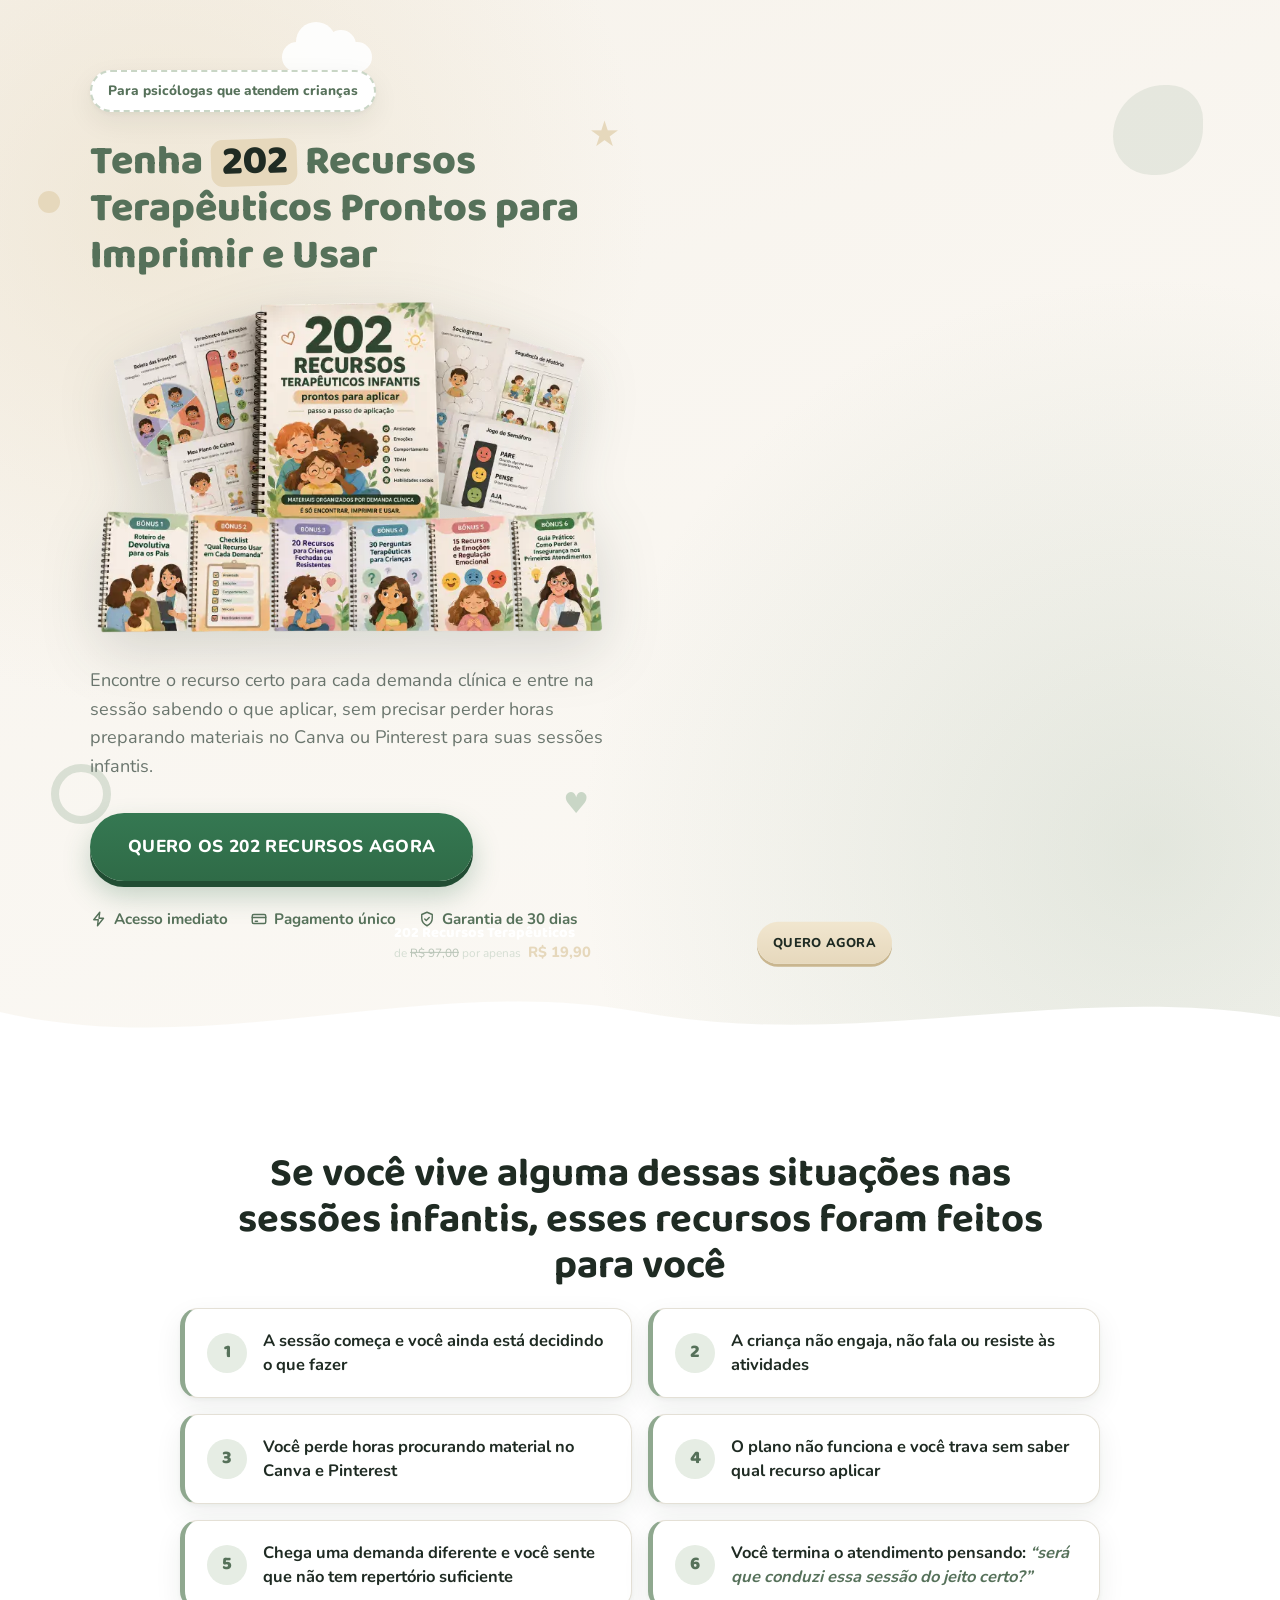
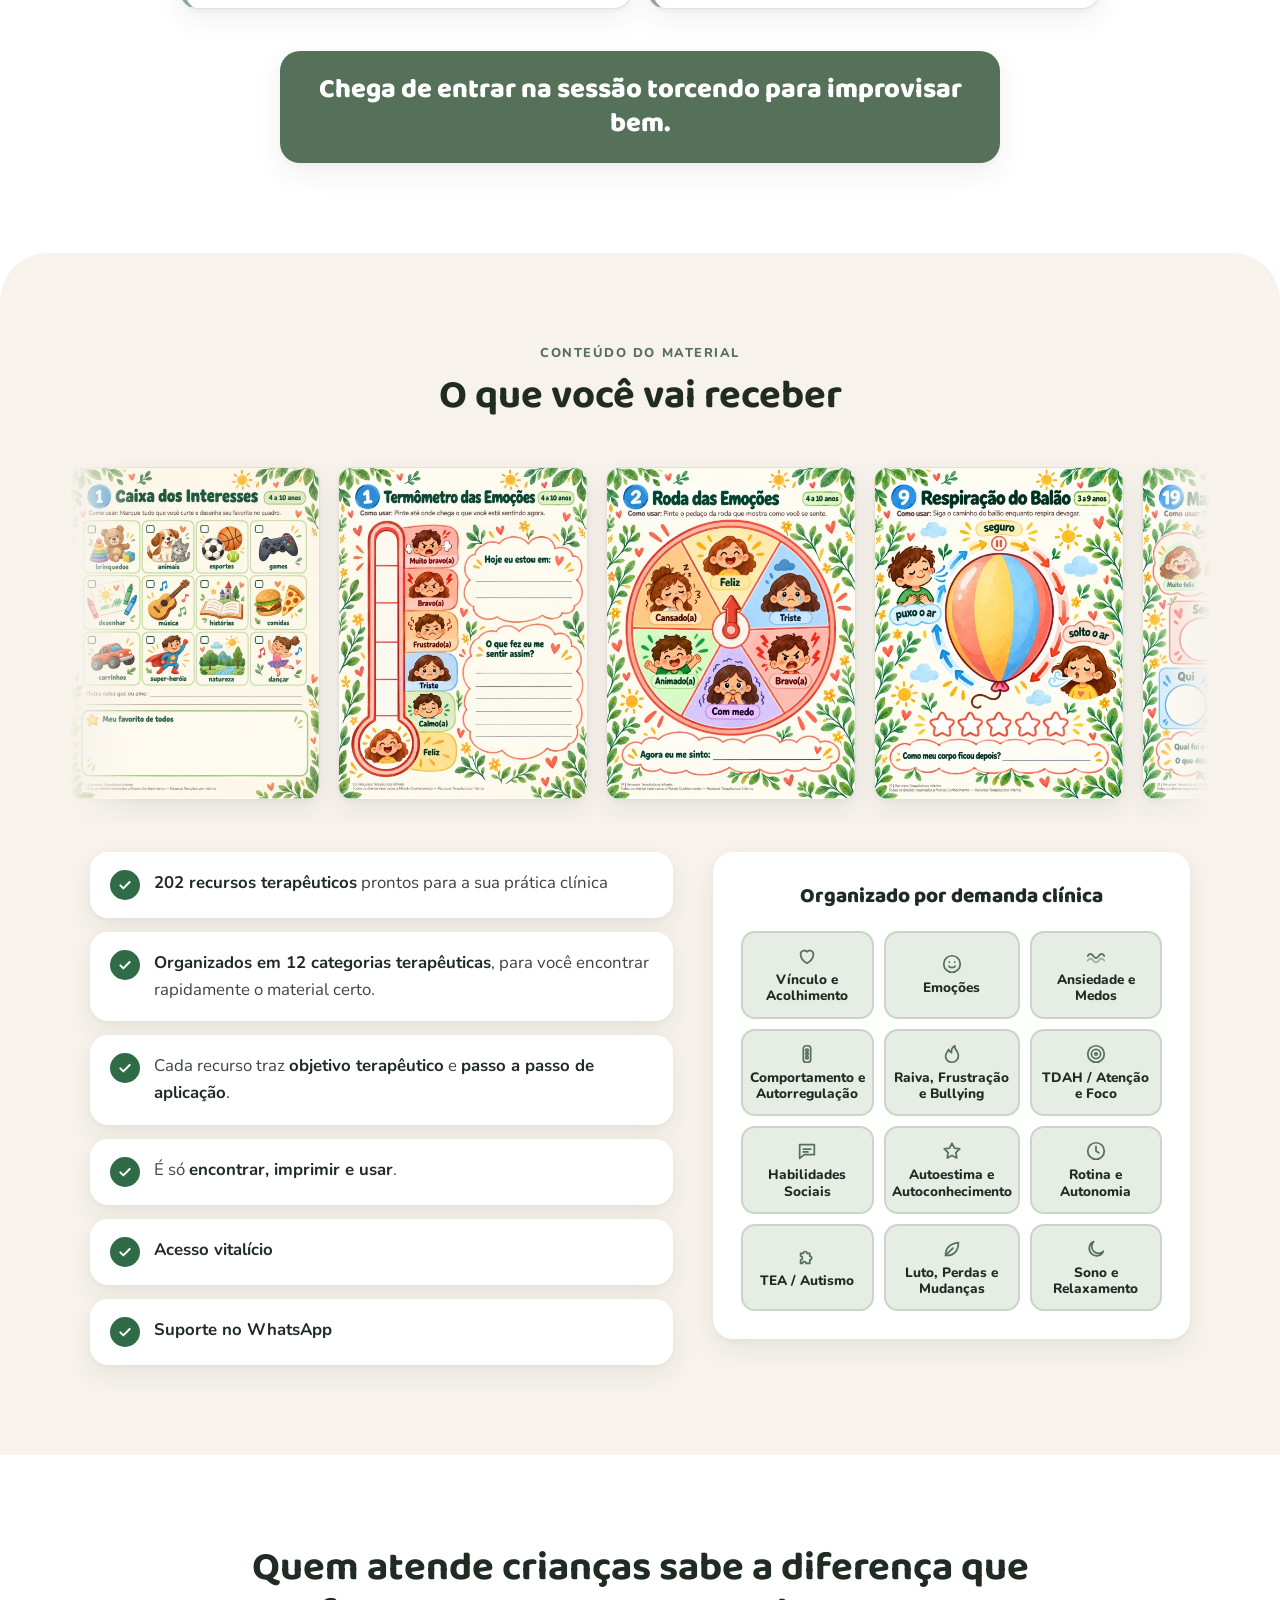
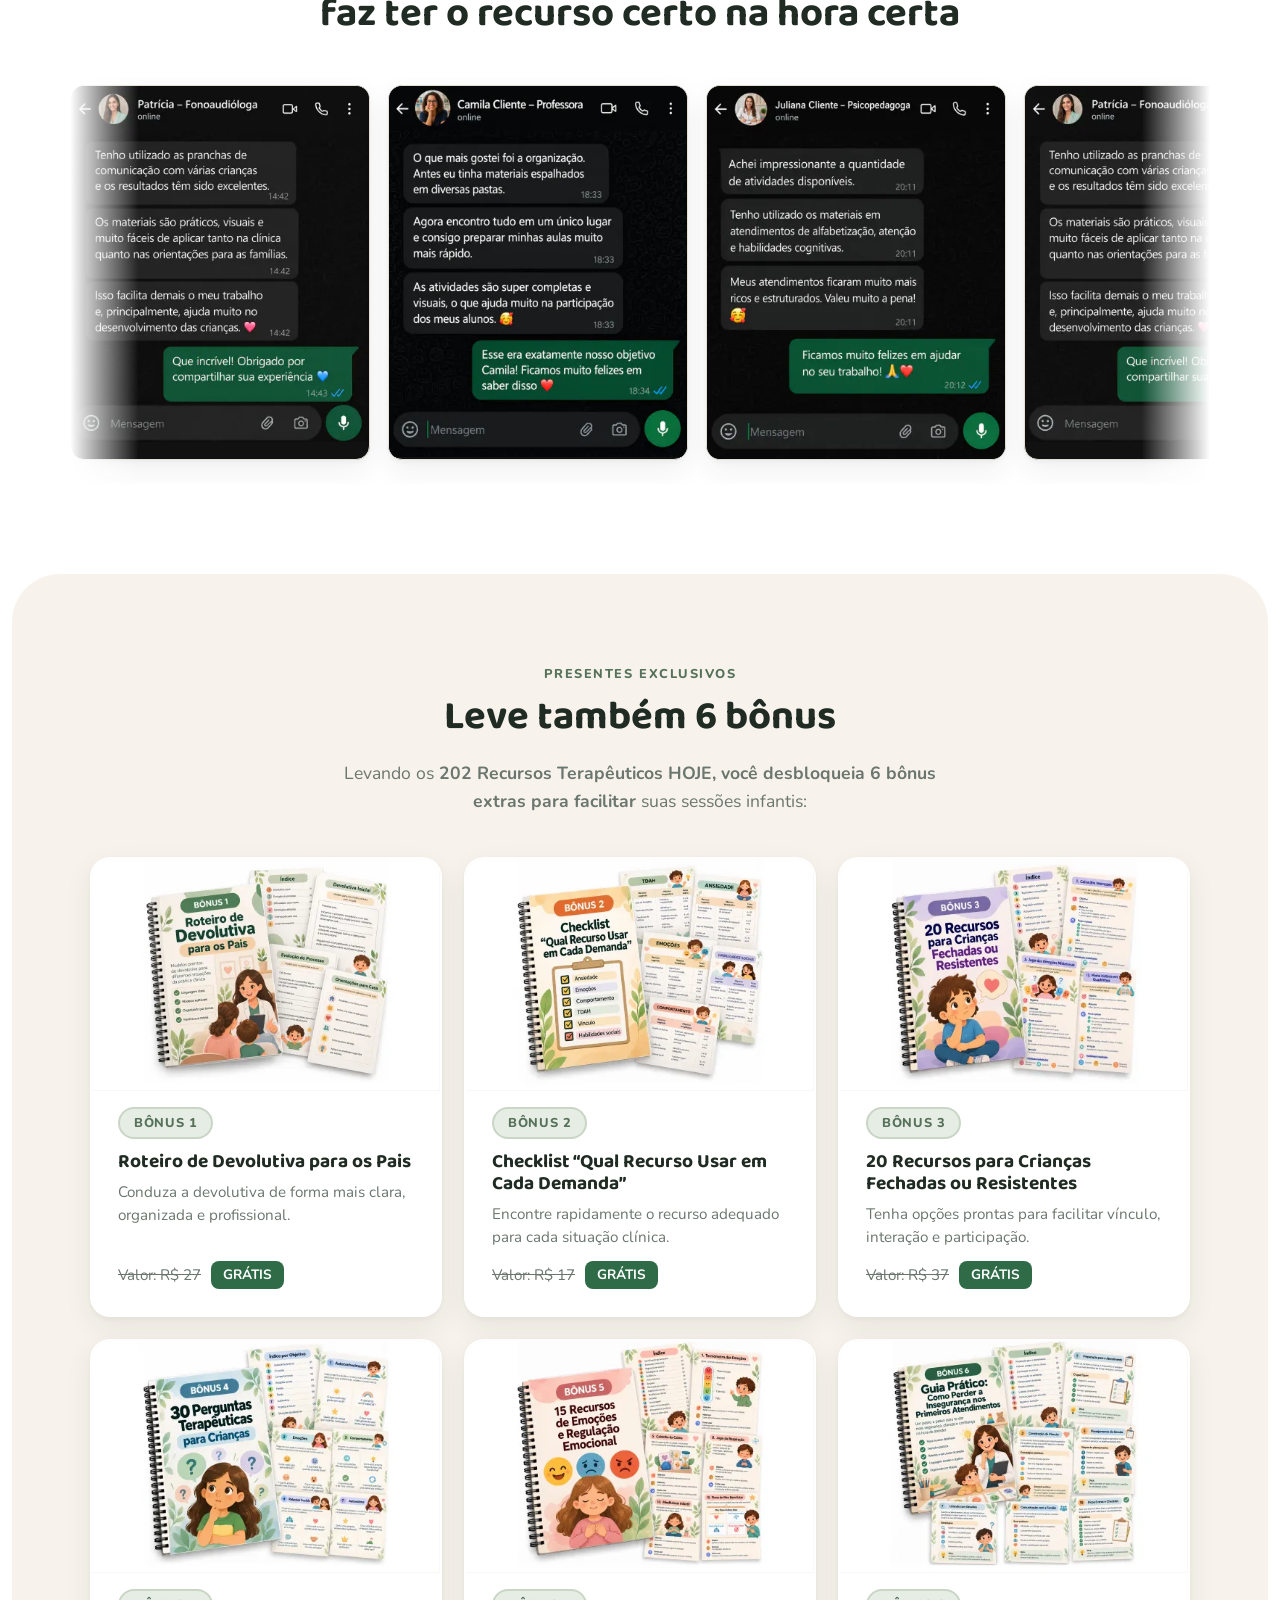
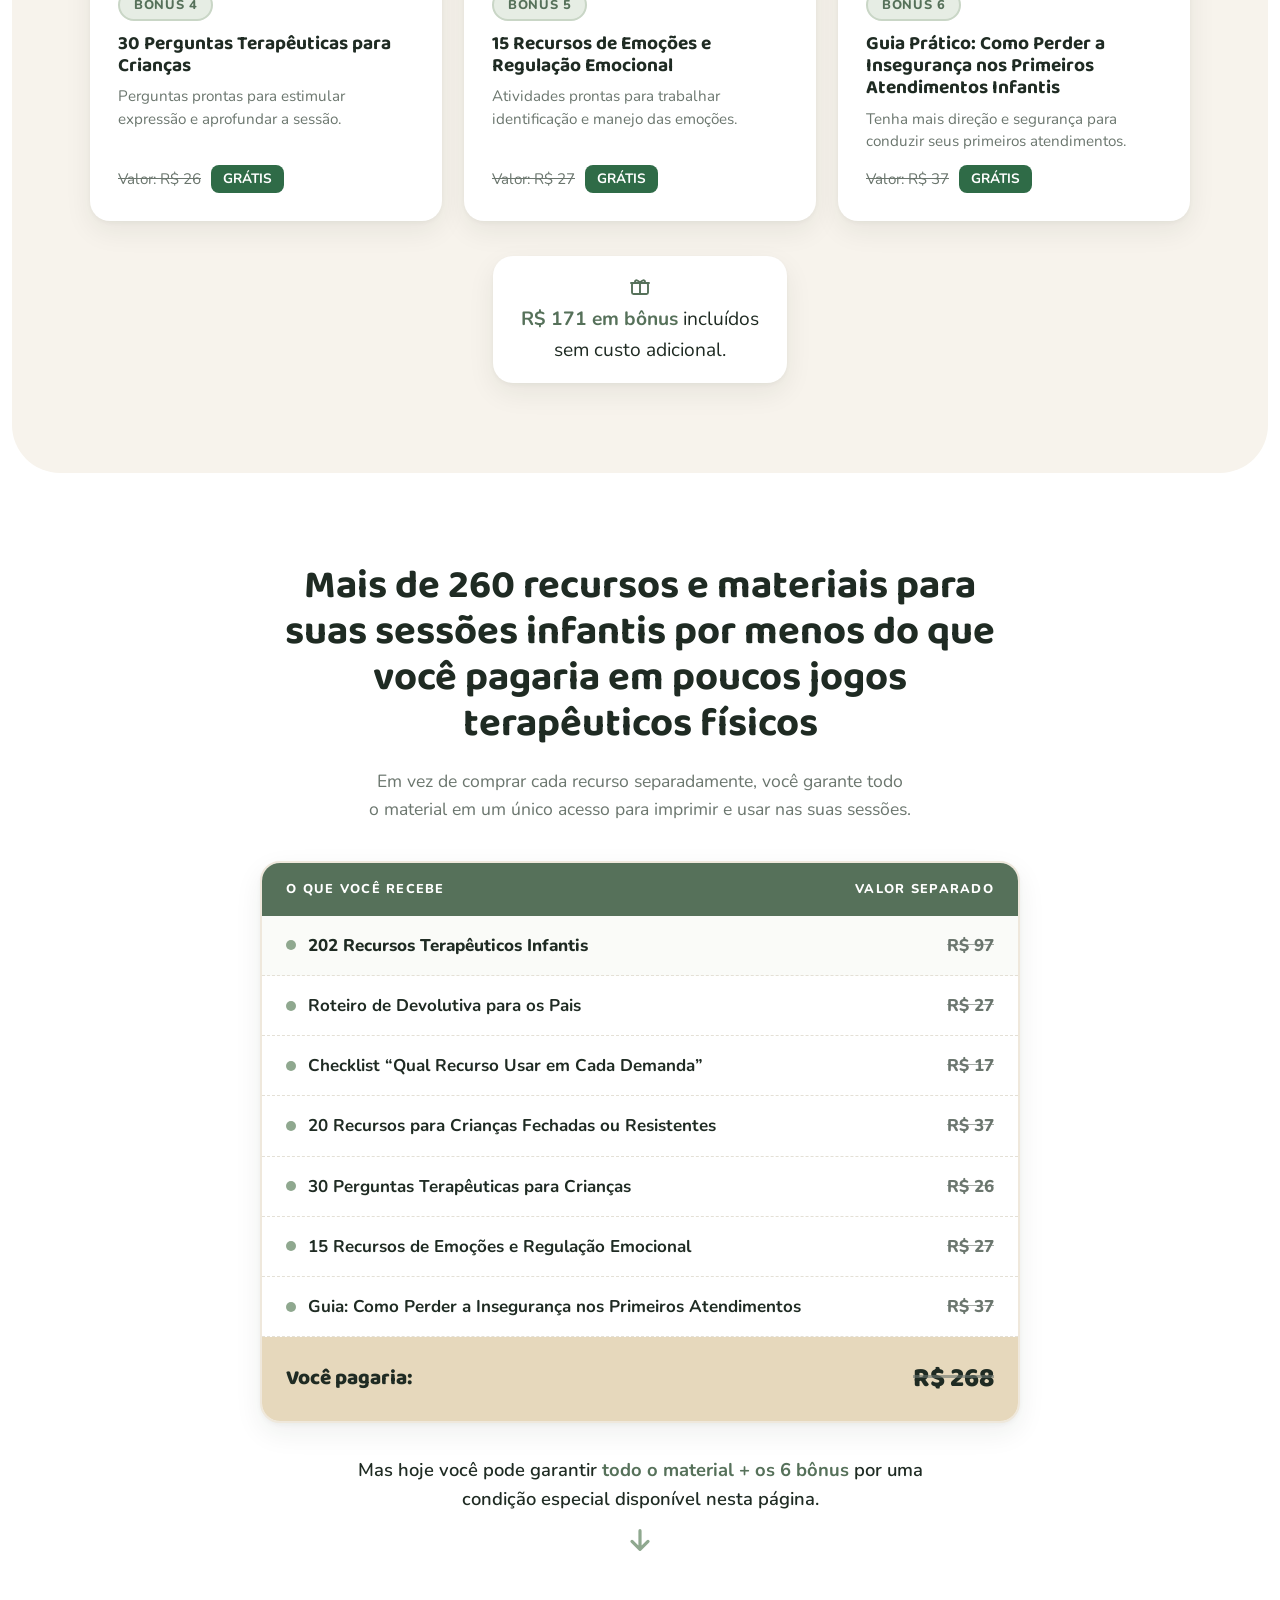
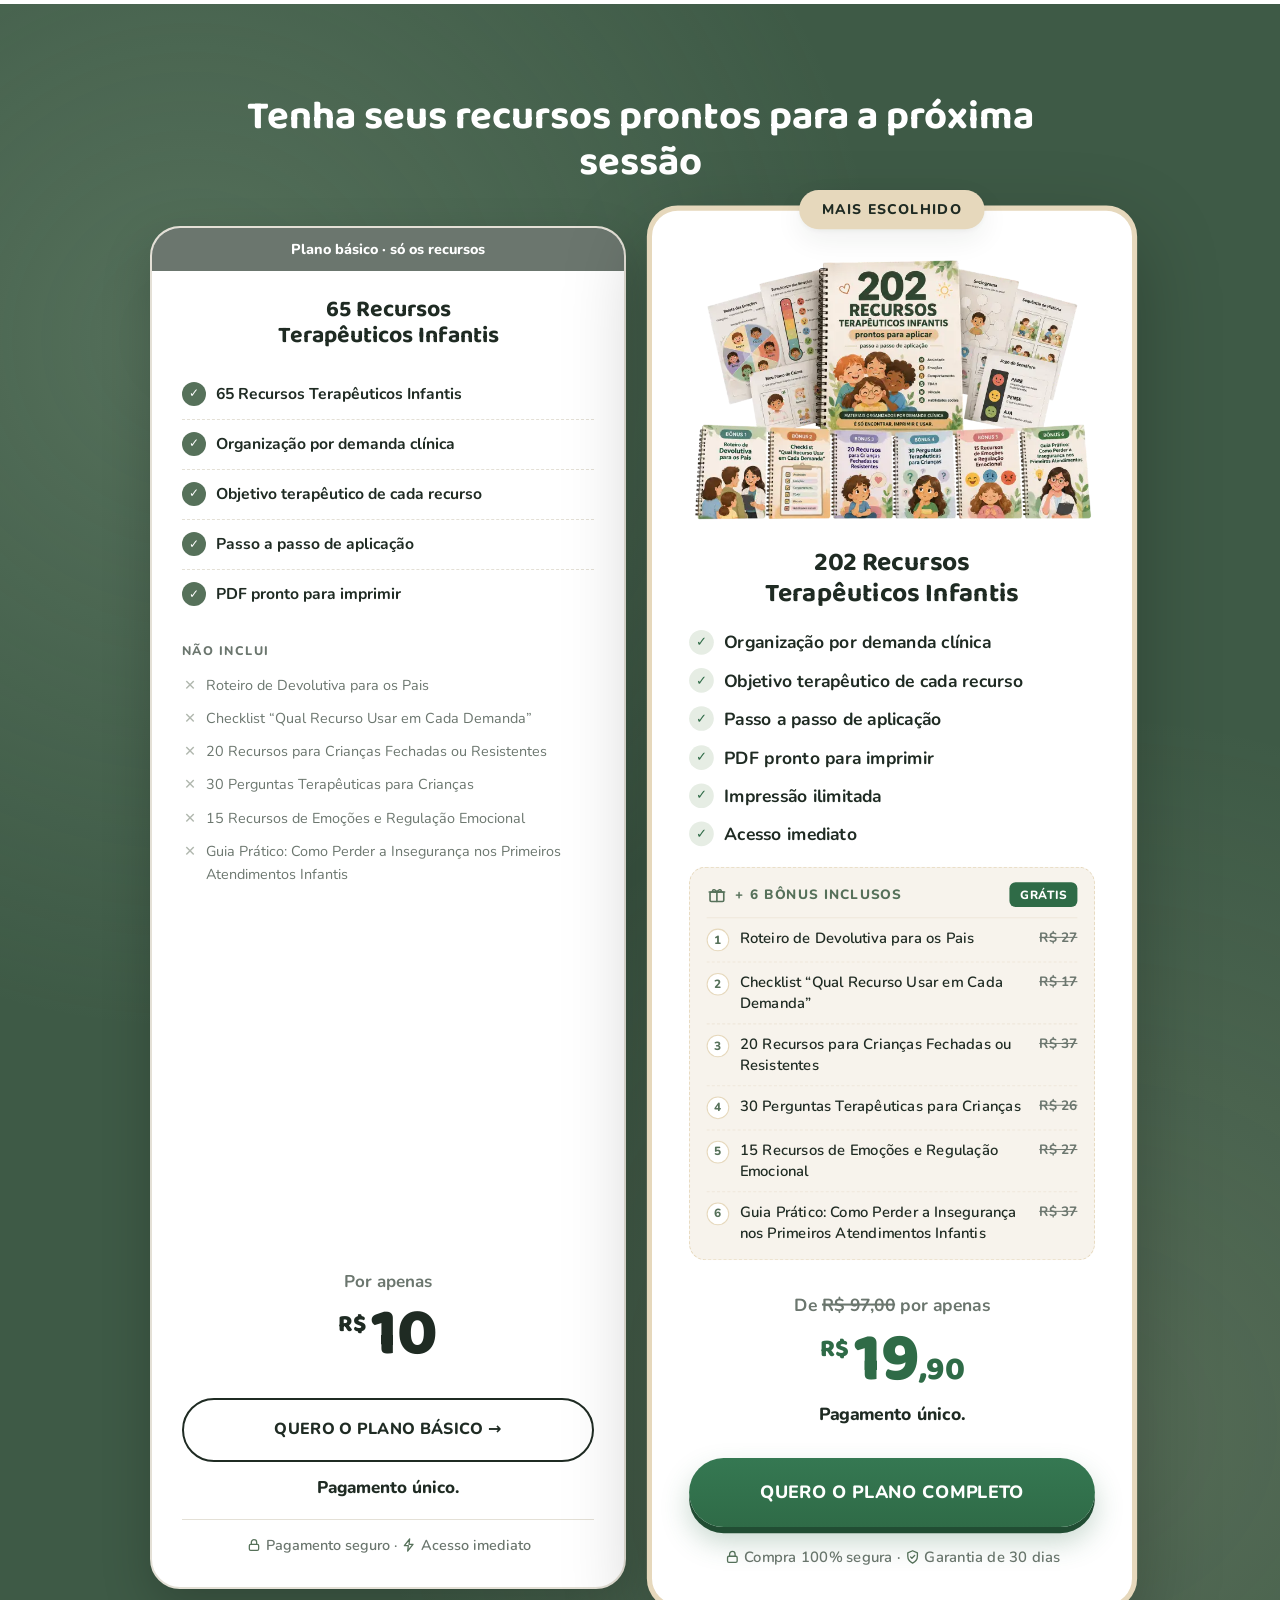
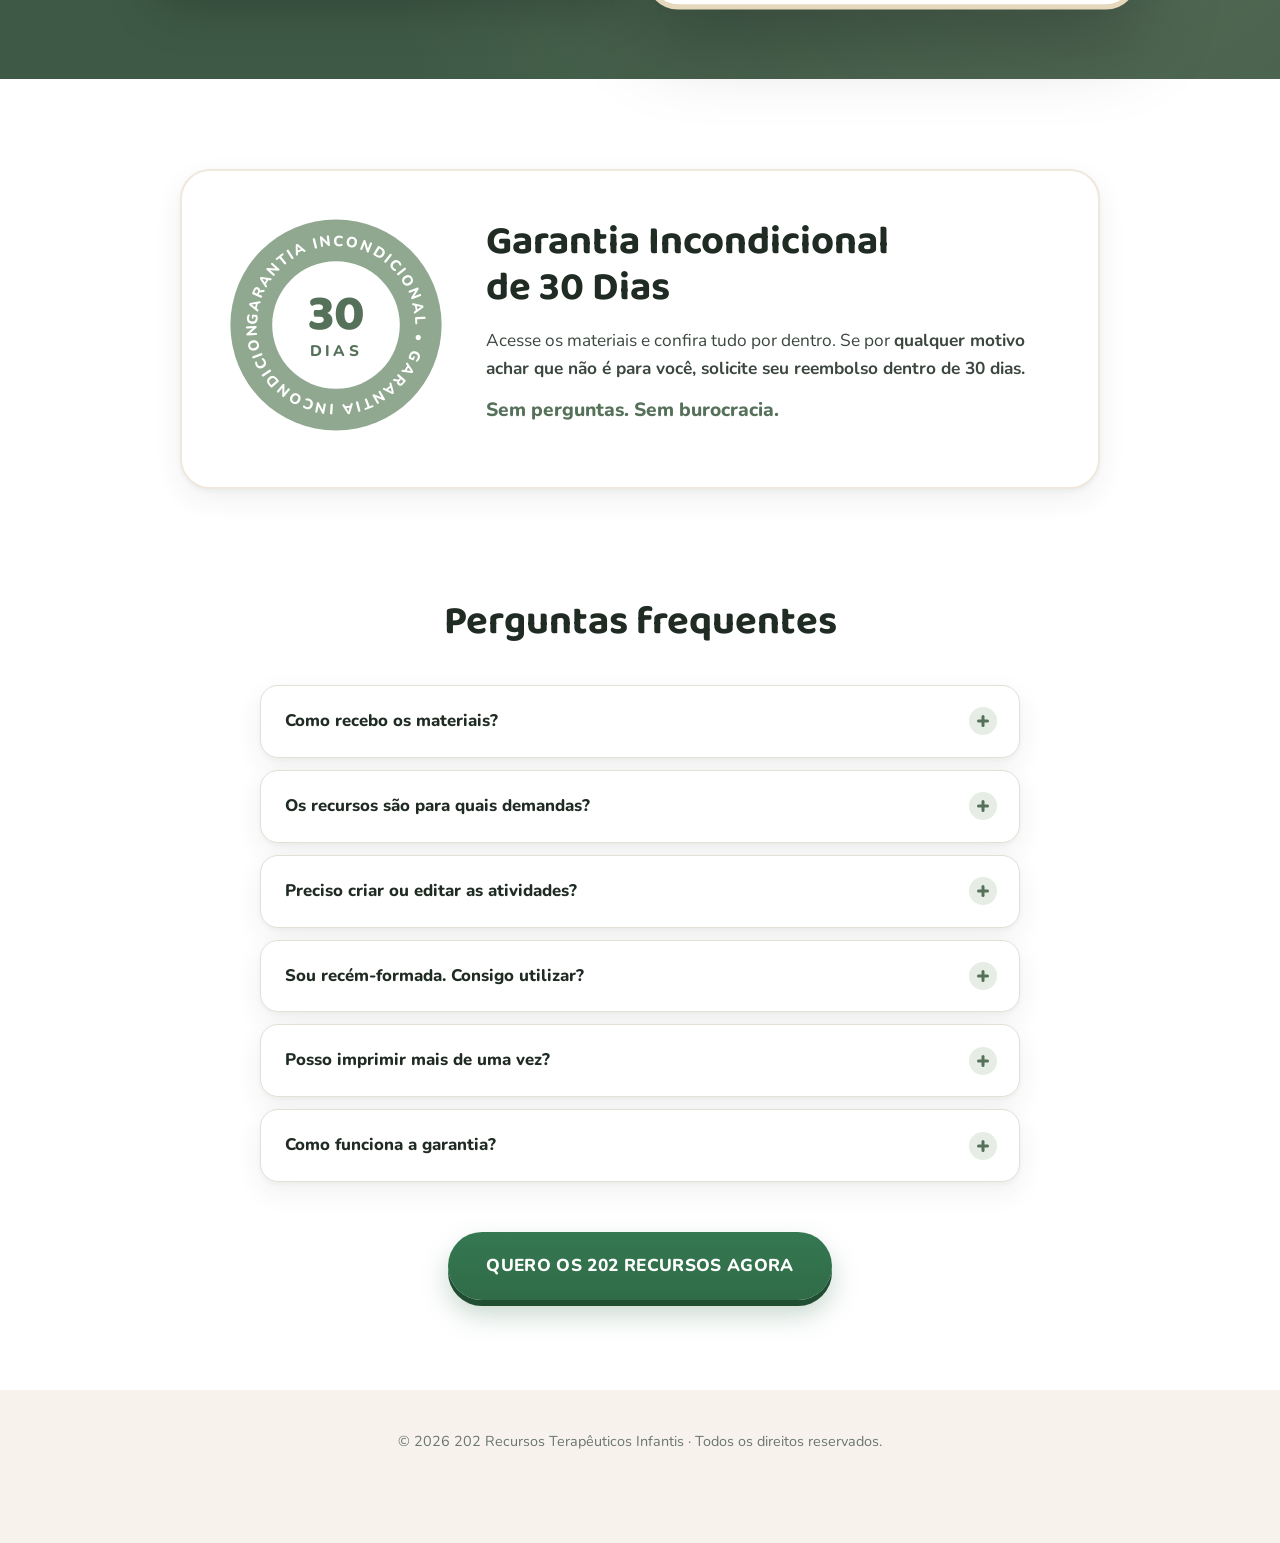
==== commit 00c392be: "lkp" ====
--- a/index.html
+++ b/index.html
@@ -23,7 +23,7 @@
 .footer{padding-bottom:90px}
 @media (min-width:641px){.sb-info span{display:block}.sb-info b{display:inline;margin-left:4px}}
 /* Popup de oferta ao clicar no plano básico */
-.downsell{border:none;padding:0;background:transparent;max-width:440px;width:calc(100% - 28px);margin:auto;overflow:visible}
+.downsell{border:none;padding:0;background:transparent;max-width:440px;width:calc(100% - 28px);margin:auto;max-height:calc(100dvh - 20px);overflow:auto;border-radius:24px}
 .downsell::backdrop{background:rgba(31,43,35,.62)}
 .downsell[open]{animation:ds-in .3s ease}
 @keyframes ds-in{from{opacity:0;transform:translateY(18px) scale(.97)}to{opacity:1;transform:none}}
@@ -32,10 +32,16 @@
 .ds-tag{display:inline-block;background:var(--sand);color:var(--ink);font-weight:800;font-size:.75rem;letter-spacing:.08em;text-transform:uppercase;padding:5px 14px;border-radius:999px;margin-bottom:12px}
 .ds-card h3{font-size:1.45rem;line-height:1.2;margin-bottom:8px;outline:none}
 .ds-sub{color:var(--muted);font-size:.95rem;margin-bottom:12px}
-.ds-img{width:100%;height:auto;display:block;margin:0 auto 12px;max-width:320px}
-.ds-list{list-style:none;text-align:left;display:grid;gap:7px;margin:0 auto 16px;max-width:300px}
+.ds-img{width:100%;height:auto;display:block;margin:0 auto 12px;max-width:260px}
+.ds-list{list-style:none;text-align:left;display:grid;gap:7px;margin:0 auto 12px;max-width:320px}
 .ds-list li{position:relative;padding-left:30px;font-weight:700;color:var(--ink);font-size:.95rem}
 .ds-list li::before{content:"✓";position:absolute;left:0;top:1px;width:22px;height:22px;border-radius:50%;background:var(--sage-soft);color:var(--cta);display:grid;place-items:center;font-size:.75rem;font-weight:800}
+.ds-gifts{text-align:left;background:var(--beige);border:1.5px dashed var(--sand);border-radius:14px;padding:12px 14px 8px;margin:0 auto 16px;max-width:360px}
+.ds-gifts-title{display:flex;align-items:center;gap:7px;font-weight:800;font-size:.78rem;letter-spacing:.08em;text-transform:uppercase;color:var(--sage-dark);margin-bottom:6px}
+.ds-gifts-title .ico{width:18px;height:18px}
+.ds-gifts ol{margin:0;padding-left:20px;display:grid;gap:5px}
+.ds-gifts li{font-size:.86rem;font-weight:600;color:var(--ink);line-height:1.35;padding-left:2px}
+.ds-gifts li::marker{color:var(--sage-dark);font-weight:800}
 .ds-price{margin-bottom:16px}
 .ds-price .from{color:var(--muted);font-weight:700;font-size:.95rem}
 .ds-price .from s{text-decoration-thickness:2px}
@@ -43,7 +49,8 @@
 .ds-price .now small{font-size:1.2rem;vertical-align:top;margin-right:3px;position:relative;top:9px}
 .ds-price .now span{font-size:1.6rem}
 .ds-card .btn-cta{width:100%;padding:17px 18px;font-size:1rem}
-.ds-no{display:block;margin-top:14px;color:var(--muted);font-size:.88rem;font-weight:700;text-decoration:underline;text-underline-offset:3px}</style>
+.ds-no{display:block;margin-top:14px;color:var(--muted);font-size:.88rem;font-weight:700;text-decoration:underline;text-underline-offset:3px}
+@media (max-width:640px),(max-height:860px){.ds-img{display:none}.ds-card{padding:22px 16px 16px}.ds-tag{margin-bottom:8px}.ds-card h3{font-size:1.25rem;margin-bottom:4px}.ds-sub{font-size:.88rem;margin-bottom:10px}.ds-list{gap:5px;margin-bottom:10px}.ds-gifts{margin-bottom:12px;padding:10px 12px 6px}.ds-gifts li{font-size:.82rem}.ds-price{margin-bottom:12px}.ds-price .now{font-size:2.7rem}.ds-card .btn-cta{padding:15px 14px;font-size:.92rem}.ds-no{margin-top:10px}}</style>
 
   <script type="text/javascript">
     __afterLoad(function(){(function(c,l,a,r,i,t,y){
@@ -342,7 +349,7 @@
               <p class="now"><small>R$</small>10</p>
             </div>
 
-            <a href="https://pay.wiapy.com/qN2pvxGVqrxl" class="btn btn-outline btn-block checkout-link" data-plan="basico">QUERO O PLANO BÁSICO →</a>
+            <a href="https://pay.wiapy.com/qN2pvxGVqrxl" class="btn btn-outline btn-block checkout-link" data-plan="basico" onclick="var d=document.getElementById('downsell');if(d&&d.showModal){d.showModal();return false}">QUERO O PLANO BÁSICO →</a>
             <p class="once-basic">Pagamento único.</p>
             <p class="secure"><svg class="ico"><use href="#i-lock"/></svg> Pagamento seguro · <svg class="ico"><use href="#i-bolt"/></svg> Acesso imediato</p>
           </div>
@@ -467,9 +474,19 @@
       <img class="ds-img" src="assets/hero-480.webp" width="480" height="311" alt="202 Recursos Terapêuticos Infantis e os 6 bônus" loading="lazy" decoding="async">
       <ul class="ds-list">
         <li>202 recursos (em vez de 65)</li>
-        <li>+ 6 bônus inclusos</li>
         <li>Impressão ilimitada</li>
       </ul>
+      <div class="ds-gifts">
+        <p class="ds-gifts-title"><svg class="ico"><use href="#i-gift"/></svg>+ 6 bônus inclusos</p>
+        <ol>
+          <li>Roteiro de Devolutiva para os Pais</li>
+          <li>Checklist “Qual Recurso Usar em Cada Demanda”</li>
+          <li>20 Recursos para Crianças Fechadas ou Resistentes</li>
+          <li>30 Perguntas Terapêuticas para Crianças</li>
+          <li>15 Recursos de Emoções e Regulação Emocional</li>
+          <li>Guia Prático: Como Perder a Insegurança nos Primeiros Atendimentos Infantis</li>
+        </ol>
+      </div>
       <div class="ds-price">
         <p class="from">De <s>R$ 19,90</s> por apenas</p>
         <p class="now"><small>R$</small>15<span>,90</span></p>
@@ -488,6 +505,6 @@
     <a href="https://pay.wiapy.com/loVNq_pP4odZ" class="sb-btn checkout-link">QUERO AGORA</a>
   </div>
 
-  <script src="script.js?v=6" defer></script>
+  <script src="script.js?v=7" defer></script>
 </body>
 </html>
